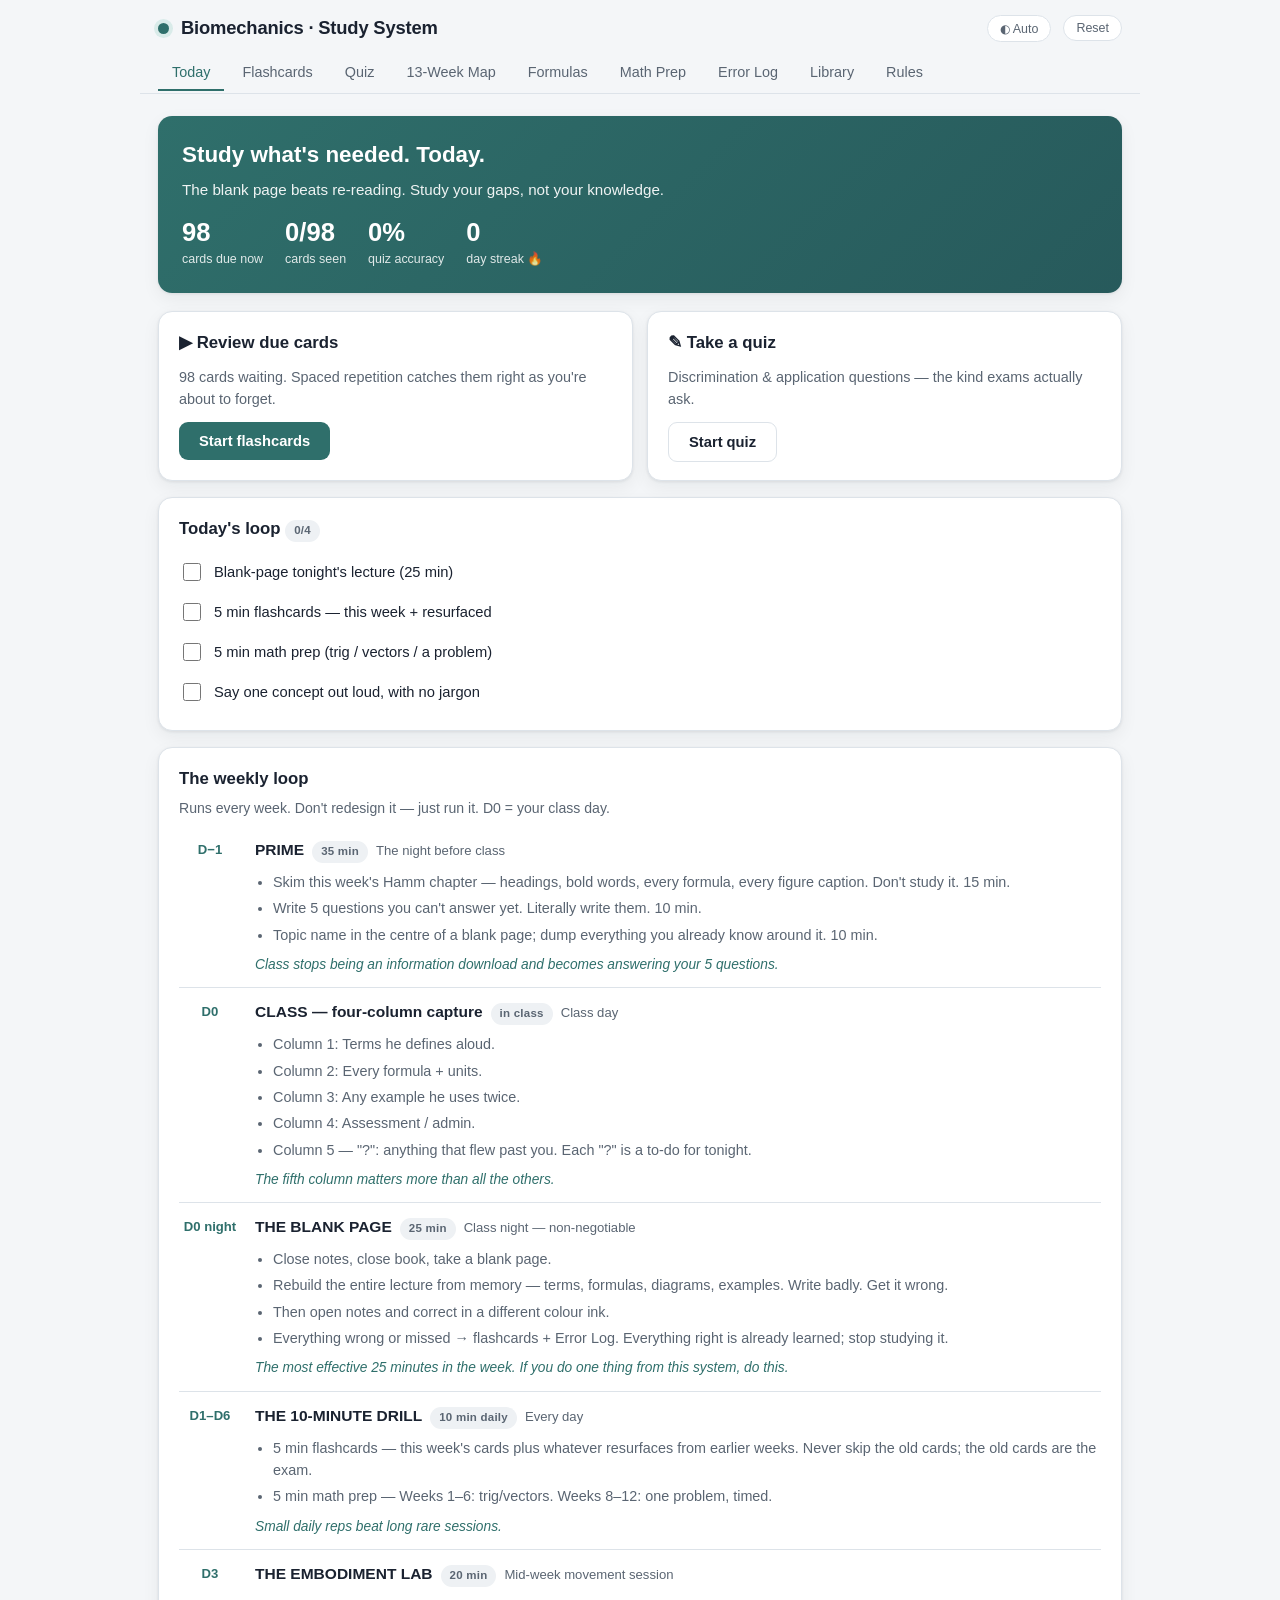
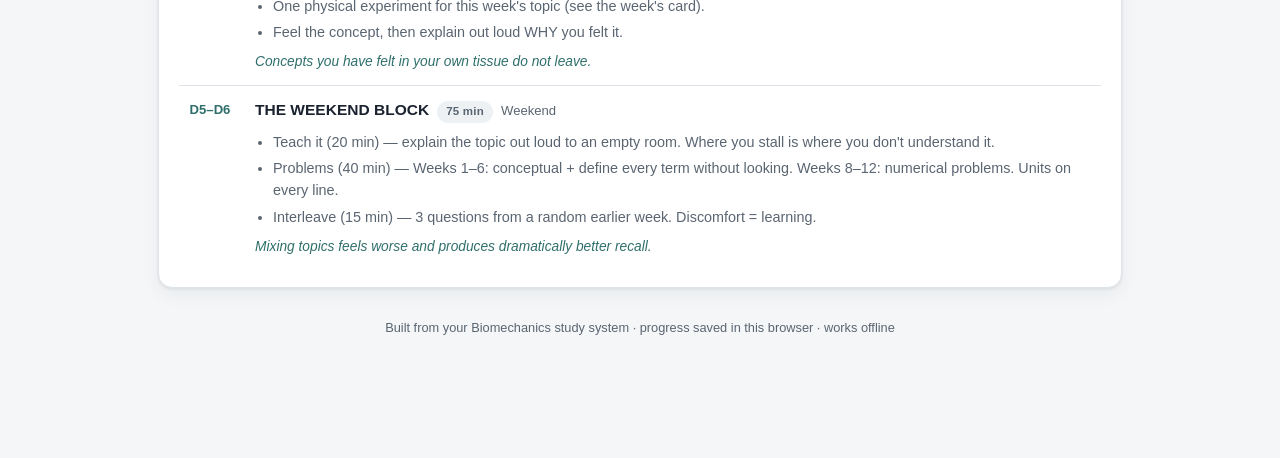
==== index.html @ 05648142 "Build daily biomechanics study site with flashcards and quizzes Turn the BIOMECHANICS_STUDY_SYSTEM.m" ====
<!doctype html>
<html lang="en">
<head>
  <meta charset="utf-8" />
  <meta name="viewport" content="width=device-width, initial-scale=1, viewport-fit=cover" />
  <title>Biomechanics — Study System</title>
  <meta name="description" content="A daily study system for biomechanics: flashcards with spaced repetition, quizzes, the 13-week map, formulas, and an error log." />
  <meta name="theme-color" content="#2f6f6b" />
  <link rel="icon" href="data:image/svg+xml,<svg xmlns='http://www.w3.org/2000/svg' viewBox='0 0 100 100'><text y='.9em' font-size='90'>🦴</text></svg>" />
  <link rel="stylesheet" href="css/style.css" />
</head>
<body>
  <div class="app">
    <header class="top">
      <div class="brand-row">
        <span class="dot"></span>
        <h1>Biomechanics · Study System</h1>
        <span class="spacer"></span>
        <button id="themeBtn" class="theme-btn">◐ Auto</button>
        <button id="resetBtn" class="reset-btn" title="Reset all progress">Reset</button>
      </div>
      <nav class="tabs">
        <button class="tab" data-view="dashboard">Today</button>
        <button class="tab" data-view="flashcards">Flashcards</button>
        <button class="tab" data-view="quiz">Quiz</button>
        <button class="tab" data-view="weeks">13-Week Map</button>
        <button class="tab" data-view="formulas">Formulas</button>
        <button class="tab" data-view="math">Math Prep</button>
        <button class="tab" data-view="errors">Error Log</button>
        <button class="tab" data-view="library">Library</button>
        <button class="tab" data-view="rules">Rules</button>
      </nav>
    </header>

    <!-- DASHBOARD -->
    <section id="view-dashboard" class="view"></section>

    <!-- FLASHCARDS -->
    <section id="view-flashcards" class="view">
      <h2 class="view-title">Flashcards</h2>
      <p class="view-sub">Spaced repetition — cards resurface right as you're about to forget. Tap to flip · <b>space</b> reveals · <b>1–4</b> grade. Grade honestly; "Again" re-shows this session.</p>
      <div class="card">
        <div class="fc-toolbar">
          <select id="fcWeek"></select>
          <select id="fcType"></select>
          <span style="color:var(--text-soft);font-size:.82rem">Discrimination & application cards are what produce A's.</span>
        </div>
      </div>
      <div id="fcProgress"></div>
      <div id="fcStage" class="fc-stage"></div>
      <div id="fcControls"></div>
    </section>

    <!-- QUIZ -->
    <section id="view-quiz" class="view">
      <h2 class="view-title">Learning Quiz</h2>
      <p class="view-sub">10 questions a round, drawn from every week. Wrong answers can go straight to your Error Log.</p>
      <div class="card">
        <div class="fc-toolbar">
          <select id="qzWeek"></select>
          <button id="qzStart" class="btn">Start / new quiz</button>
        </div>
      </div>
      <div id="qzStage"></div>
    </section>

    <!-- WEEKS -->
    <section id="view-weeks" class="view"></section>

    <!-- FORMULAS -->
    <section id="view-formulas" class="view">
      <h2 class="view-title">Formula Sheet</h2>
      <p class="view-sub">The quantitative half in one place. Building this by hand IS the studying — but keep it here to drill. <b>Units on every line.</b></p>
      <div id="formulaList"></div>
    </section>

    <!-- MATH PREP -->
    <section id="view-math" class="view">
      <h2 class="view-title">Math Prep Track</h2>
      <p class="view-sub">10 min/day during Weeks 1–6, while content is light. By Week 8 you're the only person for whom the maths isn't the hard part.</p>
      <div id="mathList"></div>
      <div class="callout">And forever: <b>units on every line.</b> Not just the answer — every line. If your units come out wrong, your working is wrong, and you'll know before the examiner does.</div>
    </section>

    <!-- ERROR LOG -->
    <section id="view-errors" class="view">
      <h2 class="view-title">Error Log</h2>
      <p class="view-sub">One line per mistake: what you got wrong · what's actually true · the one-sentence reason. Read it before every exam.</p>
      <div class="card">
        <h3>Add an entry</h3>
        <div class="errform">
          <input id="errWrong" placeholder="What I got wrong…" />
          <input id="errTruth" placeholder="What's actually true…" />
          <input id="errReason" placeholder="The one-sentence reason I got it wrong (optional)" />
        </div>
        <button id="errAdd" class="btn">Add to log</button>
      </div>
      <div id="errList"></div>
    </section>

    <!-- LIBRARY -->
    <section id="view-library" class="view">
      <h2 class="view-title">Free Library</h2>
      <p class="view-sub">All legal, all free, no login. Download the Hamm PDF today so you have it offline.</p>
      <div class="card"><div id="resList"></div></div>
    </section>

    <!-- RULES -->
    <section id="view-rules" class="view">
      <h2 class="view-title">Two subjects, one name</h2>
      <p class="view-sub">Your course is two different subjects wearing one name. Understand this first.</p>
      <div class="card"><div id="shapeBox"></div></div>
      <h2 class="view-title" style="margin-top:26px">The Rules</h2>
      <p class="view-sub">Pin these.</p>
      <div class="card"><ol id="ruleList" class="rule-list"></ol></div>
    </section>

    <footer class="foot">
      Built from your Biomechanics study system · progress saved in this browser · works offline
    </footer>
  </div>

  <script src="js/content.js"></script>
  <script src="js/app.js"></script>
</body>
</html>
---- css/style.css ----
/* ============================================================================
   BIOMECHANICS STUDY SYSTEM — STYLES
   ========================================================================== */

:root {
  --bg: #f4f6f8;
  --surface: #ffffff;
  --surface-2: #eef1f4;
  --text: #1a2230;
  --text-soft: #5a6572;
  --border: #dde3e9;
  --accent: #2f6f6b;        /* teal */
  --accent-soft: #d9ebe9;
  --accent-2: #b4552d;      /* clay — for traps/warnings */
  --accent-2-soft: #f6e4dc;
  --good: #2e7d52;
  --good-soft: #dcefe4;
  --warn: #b4552d;
  --gold: #a8842c;
  --shadow: 0 1px 3px rgba(20, 30, 40, 0.08), 0 6px 18px rgba(20, 30, 40, 0.06);
  --radius: 14px;
  --radius-sm: 9px;
  --font: -apple-system, BlinkMacSystemFont, "Segoe UI", Roboto, Helvetica, Arial, sans-serif;
  --mono: "SF Mono", ui-monospace, "Cascadia Code", Menlo, Consolas, monospace;
}

@media (prefers-color-scheme: dark) {
  :root {
    --bg: #12161c;
    --surface: #1b212a;
    --surface-2: #232b36;
    --text: #e7ecf1;
    --text-soft: #9aa6b4;
    --border: #2c343f;
    --accent: #5fb5ad;
    --accent-soft: #1e3230;
    --accent-2: #d98456;
    --accent-2-soft: #362219;
    --good: #6bc191;
    --good-soft: #1c2f26;
    --warn: #d98456;
    --gold: #d9b563;
    --shadow: 0 1px 3px rgba(0, 0, 0, 0.3), 0 8px 24px rgba(0, 0, 0, 0.25);
  }
}
:root[data-theme="dark"] {
  --bg: #12161c; --surface: #1b212a; --surface-2: #232b36; --text: #e7ecf1;
  --text-soft: #9aa6b4; --border: #2c343f; --accent: #5fb5ad; --accent-soft: #1e3230;
  --accent-2: #d98456; --accent-2-soft: #362219; --good: #6bc191; --good-soft: #1c2f26;
  --warn: #d98456; --gold: #d9b563;
  --shadow: 0 1px 3px rgba(0,0,0,.3), 0 8px 24px rgba(0,0,0,.25);
}
:root[data-theme="light"] {
  --bg: #f4f6f8; --surface: #ffffff; --surface-2: #eef1f4; --text: #1a2230;
  --text-soft: #5a6572; --border: #dde3e9; --accent: #2f6f6b; --accent-soft: #d9ebe9;
  --accent-2: #b4552d; --accent-2-soft: #f6e4dc; --good: #2e7d52; --good-soft: #dcefe4;
  --warn: #b4552d; --gold: #a8842c;
  --shadow: 0 1px 3px rgba(20,30,40,.08), 0 6px 18px rgba(20,30,40,.06);
}

* { box-sizing: border-box; }
html { scroll-behavior: smooth; }
body {
  margin: 0;
  font-family: var(--font);
  background: var(--bg);
  color: var(--text);
  line-height: 1.55;
  -webkit-font-smoothing: antialiased;
}

/* ---------- Layout ---------- */
.app { max-width: 1000px; margin: 0 auto; padding: 0 18px 120px; }

header.top {
  position: sticky; top: 0; z-index: 40;
  background: color-mix(in srgb, var(--bg) 85%, transparent);
  backdrop-filter: blur(10px);
  border-bottom: 1px solid var(--border);
  margin: 0 -18px 22px;
  padding: 14px 18px 0;
}
.brand-row { display: flex; align-items: center; gap: 12px; margin-bottom: 12px; }
.brand-row h1 { font-size: 1.15rem; margin: 0; letter-spacing: -0.01em; }
.brand-row .dot { width: 11px; height: 11px; border-radius: 50%; background: var(--accent); flex: none; box-shadow: 0 0 0 4px var(--accent-soft); }
.brand-row .spacer { flex: 1; }
.theme-btn, .reset-btn {
  border: 1px solid var(--border); background: var(--surface); color: var(--text-soft);
  border-radius: 20px; padding: 5px 12px; font-size: 0.78rem; cursor: pointer; font-family: inherit;
}
.theme-btn:hover, .reset-btn:hover { color: var(--text); border-color: var(--accent); }

/* ---------- Tabs ---------- */
nav.tabs { display: flex; gap: 4px; overflow-x: auto; scrollbar-width: none; padding-bottom: 2px; }
nav.tabs::-webkit-scrollbar { display: none; }
.tab {
  border: none; background: none; color: var(--text-soft);
  padding: 9px 14px; font-size: 0.9rem; cursor: pointer; font-family: inherit;
  border-bottom: 2.5px solid transparent; white-space: nowrap; font-weight: 500;
}
.tab:hover { color: var(--text); }
.tab.active { color: var(--accent); border-bottom-color: var(--accent); }

/* ---------- Views ---------- */
.view { display: none; animation: fade 0.25s ease; }
.view.active { display: block; }
@keyframes fade { from { opacity: 0; transform: translateY(4px); } to { opacity: 1; transform: none; } }

h2.view-title { font-size: 1.5rem; margin: 4px 0 4px; letter-spacing: -0.02em; }
.view-sub { color: var(--text-soft); margin: 0 0 20px; font-size: 0.95rem; }

/* ---------- Cards / panels ---------- */
.card {
  background: var(--surface); border: 1px solid var(--border);
  border-radius: var(--radius); padding: 18px 20px; box-shadow: var(--shadow); margin-bottom: 16px;
}
.card h3 { margin: 0 0 10px; font-size: 1.05rem; }
.grid { display: grid; gap: 14px; }
@media (min-width: 720px) { .grid.two { grid-template-columns: 1fr 1fr; } }

.pill {
  display: inline-block; font-size: 0.72rem; font-weight: 600; padding: 2px 9px;
  border-radius: 20px; background: var(--accent-soft); color: var(--accent); letter-spacing: 0.02em;
}
.pill.warn { background: var(--accent-2-soft); color: var(--accent-2); }
.pill.gold { background: color-mix(in srgb, var(--gold) 18%, transparent); color: var(--gold); }
.pill.muted { background: var(--surface-2); color: var(--text-soft); }

/* ---------- Dashboard ---------- */
.hero {
  background: linear-gradient(135deg, var(--accent), color-mix(in srgb, var(--accent) 60%, #1b3a44));
  color: #fff; border-radius: var(--radius); padding: 22px 24px; box-shadow: var(--shadow); margin-bottom: 18px;
}
.hero h2 { margin: 0 0 6px; font-size: 1.4rem; color: #fff; }
.hero p { margin: 0; opacity: 0.92; font-size: 0.95rem; }
.hero .row { display: flex; gap: 22px; flex-wrap: wrap; margin-top: 16px; }
.hero .stat { }
.hero .stat b { display: block; font-size: 1.6rem; line-height: 1.1; }
.hero .stat span { font-size: 0.78rem; opacity: 0.85; }

.loop-item { display: flex; gap: 14px; padding: 12px 0; border-bottom: 1px solid var(--border); }
.loop-item:last-child { border-bottom: none; }
.loop-day {
  flex: none; width: 62px; text-align: center; font-weight: 700; color: var(--accent);
  font-size: 0.82rem; padding-top: 2px;
}
.loop-body { flex: 1; }
.loop-body .h { display: flex; align-items: baseline; gap: 8px; flex-wrap: wrap; }
.loop-body .h b { font-size: 0.97rem; }
.loop-body ul { margin: 8px 0 0; padding-left: 18px; color: var(--text-soft); font-size: 0.9rem; }
.loop-body ul li { margin-bottom: 4px; }
.loop-body .point { font-style: italic; color: var(--accent); font-size: 0.86rem; margin-top: 8px; }

.checkline { display: flex; align-items: center; gap: 10px; padding: 8px 0; }
.checkline input { width: 18px; height: 18px; accent-color: var(--accent); cursor: pointer; flex: none; }
.checkline label { cursor: pointer; font-size: 0.92rem; }
.checkline.done label { text-decoration: line-through; color: var(--text-soft); }

/* ---------- Week map ---------- */
.week-nav { display: flex; flex-wrap: wrap; gap: 6px; margin-bottom: 18px; }
.week-chip {
  border: 1px solid var(--border); background: var(--surface); color: var(--text-soft);
  border-radius: 8px; padding: 6px 11px; font-size: 0.82rem; cursor: pointer; font-family: inherit; font-weight: 600;
}
.week-chip:hover { border-color: var(--accent); color: var(--text); }
.week-chip.exam { border-color: var(--accent-2); color: var(--accent-2); }
.week-block { border-left: 3px solid var(--accent); padding-left: 16px; margin-bottom: 14px; }
.week-block.exam { border-left-color: var(--accent-2); }
.week-block h3 { margin: 0 0 4px; }
.week-field { margin: 10px 0; }
.week-field .lbl { font-size: 0.72rem; font-weight: 700; text-transform: uppercase; letter-spacing: 0.05em; color: var(--text-soft); }
.week-field.trap .lbl { color: var(--accent-2); }
.week-field.lab .lbl { color: var(--good); }
.week-field p { margin: 3px 0 0; font-size: 0.92rem; }

/* ---------- Flashcards ---------- */
.fc-stage { perspective: 1400px; margin: 10px 0 18px; }
.flashcard {
  background: var(--surface); border: 1px solid var(--border); border-radius: var(--radius);
  min-height: 260px; display: flex; flex-direction: column; align-items: center; justify-content: center;
  text-align: center; padding: 34px 28px; box-shadow: var(--shadow); cursor: pointer; position: relative;
  transition: transform 0.12s ease;
}
.flashcard:active { transform: scale(0.995); }
.flashcard .fc-type { position: absolute; top: 14px; left: 16px; }
.flashcard .fc-week { position: absolute; top: 14px; right: 16px; }
.flashcard .fc-tap { position: absolute; bottom: 14px; font-size: 0.74rem; color: var(--text-soft); }
.flashcard .fc-text { font-size: 1.2rem; font-weight: 500; max-width: 620px; }
.flashcard .fc-text.answer { font-size: 1.08rem; font-weight: 400; }
.fc-qlabel { font-size: 0.72rem; text-transform: uppercase; letter-spacing: 0.06em; color: var(--text-soft); margin-bottom: 12px; }

.fc-grade { display: grid; grid-template-columns: repeat(4, 1fr); gap: 8px; }
.fc-grade button {
  border: 1px solid var(--border); border-radius: var(--radius-sm); padding: 11px 6px; cursor: pointer;
  font-family: inherit; font-size: 0.82rem; font-weight: 600; background: var(--surface); color: var(--text);
  display: flex; flex-direction: column; gap: 2px; align-items: center;
}
.fc-grade button small { font-weight: 400; font-size: 0.68rem; color: var(--text-soft); }
.fc-grade button:hover { transform: translateY(-1px); }
.fc-grade .again:hover { border-color: var(--warn); }
.fc-grade .hard:hover { border-color: var(--gold); }
.fc-grade .good:hover { border-color: var(--accent); }
.fc-grade .easy:hover { border-color: var(--good); }

.fc-toolbar { display: flex; gap: 8px; align-items: center; flex-wrap: wrap; margin-bottom: 4px; }
.fc-toolbar select {
  font-family: inherit; padding: 6px 10px; border-radius: 8px; border: 1px solid var(--border);
  background: var(--surface); color: var(--text); font-size: 0.85rem;
}
.progress-bar { height: 7px; background: var(--surface-2); border-radius: 20px; overflow: hidden; margin: 12px 0 18px; }
.progress-bar > div { height: 100%; background: var(--accent); border-radius: 20px; transition: width 0.3s ease; }
.empty-state { text-align: center; padding: 48px 20px; color: var(--text-soft); }
.empty-state .big { font-size: 2.4rem; margin-bottom: 8px; }

/* ---------- Quiz ---------- */
.quiz-q { font-size: 1.12rem; font-weight: 600; margin: 0 0 16px; }
.quiz-opt {
  display: block; width: 100%; text-align: left; border: 1px solid var(--border); background: var(--surface);
  color: var(--text); border-radius: var(--radius-sm); padding: 13px 15px; margin-bottom: 9px; cursor: pointer;
  font-family: inherit; font-size: 0.94rem; transition: border-color 0.15s, background 0.15s;
}
.quiz-opt:hover:not(:disabled) { border-color: var(--accent); }
.quiz-opt.correct { border-color: var(--good); background: var(--good-soft); }
.quiz-opt.wrong { border-color: var(--warn); background: var(--accent-2-soft); }
.quiz-opt:disabled { cursor: default; }
.quiz-why {
  margin-top: 12px; padding: 12px 14px; border-radius: var(--radius-sm); background: var(--surface-2);
  font-size: 0.9rem; border-left: 3px solid var(--accent);
}
.quiz-why.wrong { border-left-color: var(--warn); }
.quiz-foot { display: flex; justify-content: space-between; align-items: center; margin-top: 16px; gap: 10px; }
.btn {
  border: none; background: var(--accent); color: #fff; border-radius: var(--radius-sm); padding: 11px 20px;
  font-size: 0.92rem; font-weight: 600; cursor: pointer; font-family: inherit;
}
.btn:hover { filter: brightness(1.06); }
.btn.ghost { background: var(--surface); color: var(--text); border: 1px solid var(--border); }
.btn:disabled { opacity: 0.45; cursor: not-allowed; }
.quiz-score { text-align: center; padding: 30px 20px; }
.quiz-score .num { font-size: 3rem; font-weight: 700; color: var(--accent); }

/* ---------- Formulas ---------- */
.formula-group h3 { color: var(--accent); font-size: 1rem; margin-bottom: 10px; }
.formula-row { display: flex; align-items: baseline; gap: 12px; padding: 9px 0; border-bottom: 1px solid var(--border); flex-wrap: wrap; }
.formula-row:last-child { border-bottom: none; }
.formula-row .sym { font-family: var(--mono); font-size: 0.98rem; color: var(--text); font-weight: 600; min-width: 200px; }
.formula-row .nm { flex: 1; color: var(--text-soft); font-size: 0.88rem; }
.formula-row .un { font-family: var(--mono); font-size: 0.8rem; color: var(--accent); }

/* ---------- Error log ---------- */
.errform { display: grid; gap: 8px; margin-bottom: 8px; }
.errform input {
  font-family: inherit; padding: 10px 12px; border-radius: var(--radius-sm); border: 1px solid var(--border);
  background: var(--surface); color: var(--text); font-size: 0.9rem;
}
.err-entry { border-left: 3px solid var(--warn); padding: 4px 0 4px 14px; margin-bottom: 14px; position: relative; }
.err-entry .wrong { font-weight: 600; }
.err-entry .truth { color: var(--good); font-size: 0.9rem; margin-top: 2px; }
.err-entry .reason { color: var(--text-soft); font-size: 0.85rem; font-style: italic; margin-top: 2px; }
.err-entry .del { position: absolute; top: 0; right: 0; border: none; background: none; color: var(--text-soft); cursor: pointer; font-size: 1.1rem; }
.err-entry .del:hover { color: var(--warn); }

/* ---------- Misc lists ---------- */
.rule-list { counter-reset: r; list-style: none; padding: 0; margin: 0; }
.rule-list li { counter-increment: r; padding: 11px 0 11px 42px; position: relative; border-bottom: 1px solid var(--border); }
.rule-list li:last-child { border-bottom: none; }
.rule-list li::before {
  content: counter(r); position: absolute; left: 0; top: 10px; width: 27px; height: 27px; border-radius: 50%;
  background: var(--accent-soft); color: var(--accent); display: flex; align-items: center; justify-content: center;
  font-size: 0.82rem; font-weight: 700;
}
.res-item { display: block; padding: 12px 0; border-bottom: 1px solid var(--border); text-decoration: none; color: var(--text); }
.res-item:last-child { border-bottom: none; }
.res-item:hover .res-title { color: var(--accent); }
.res-item .res-title { font-weight: 600; font-size: 0.95rem; }
.res-item .res-note { color: var(--text-soft); font-size: 0.85rem; margin-top: 2px; }
.res-item .res-url { color: var(--accent); font-size: 0.78rem; font-family: var(--mono); word-break: break-all; }

.shape-table { width: 100%; border-collapse: collapse; font-size: 0.88rem; }
.shape-table th, .shape-table td { text-align: left; padding: 9px 10px; border-bottom: 1px solid var(--border); vertical-align: top; }
.shape-table th { color: var(--text-soft); font-weight: 600; font-size: 0.78rem; text-transform: uppercase; letter-spacing: 0.03em; }
.shape-table td:first-child { font-weight: 600; color: var(--accent); white-space: nowrap; }

.callout { background: var(--accent-2-soft); border-radius: var(--radius-sm); padding: 14px 16px; font-size: 0.9rem; border-left: 3px solid var(--accent-2); }
.callout b { color: var(--accent-2); }

footer.foot { text-align: center; color: var(--text-soft); font-size: 0.8rem; margin-top: 30px; }
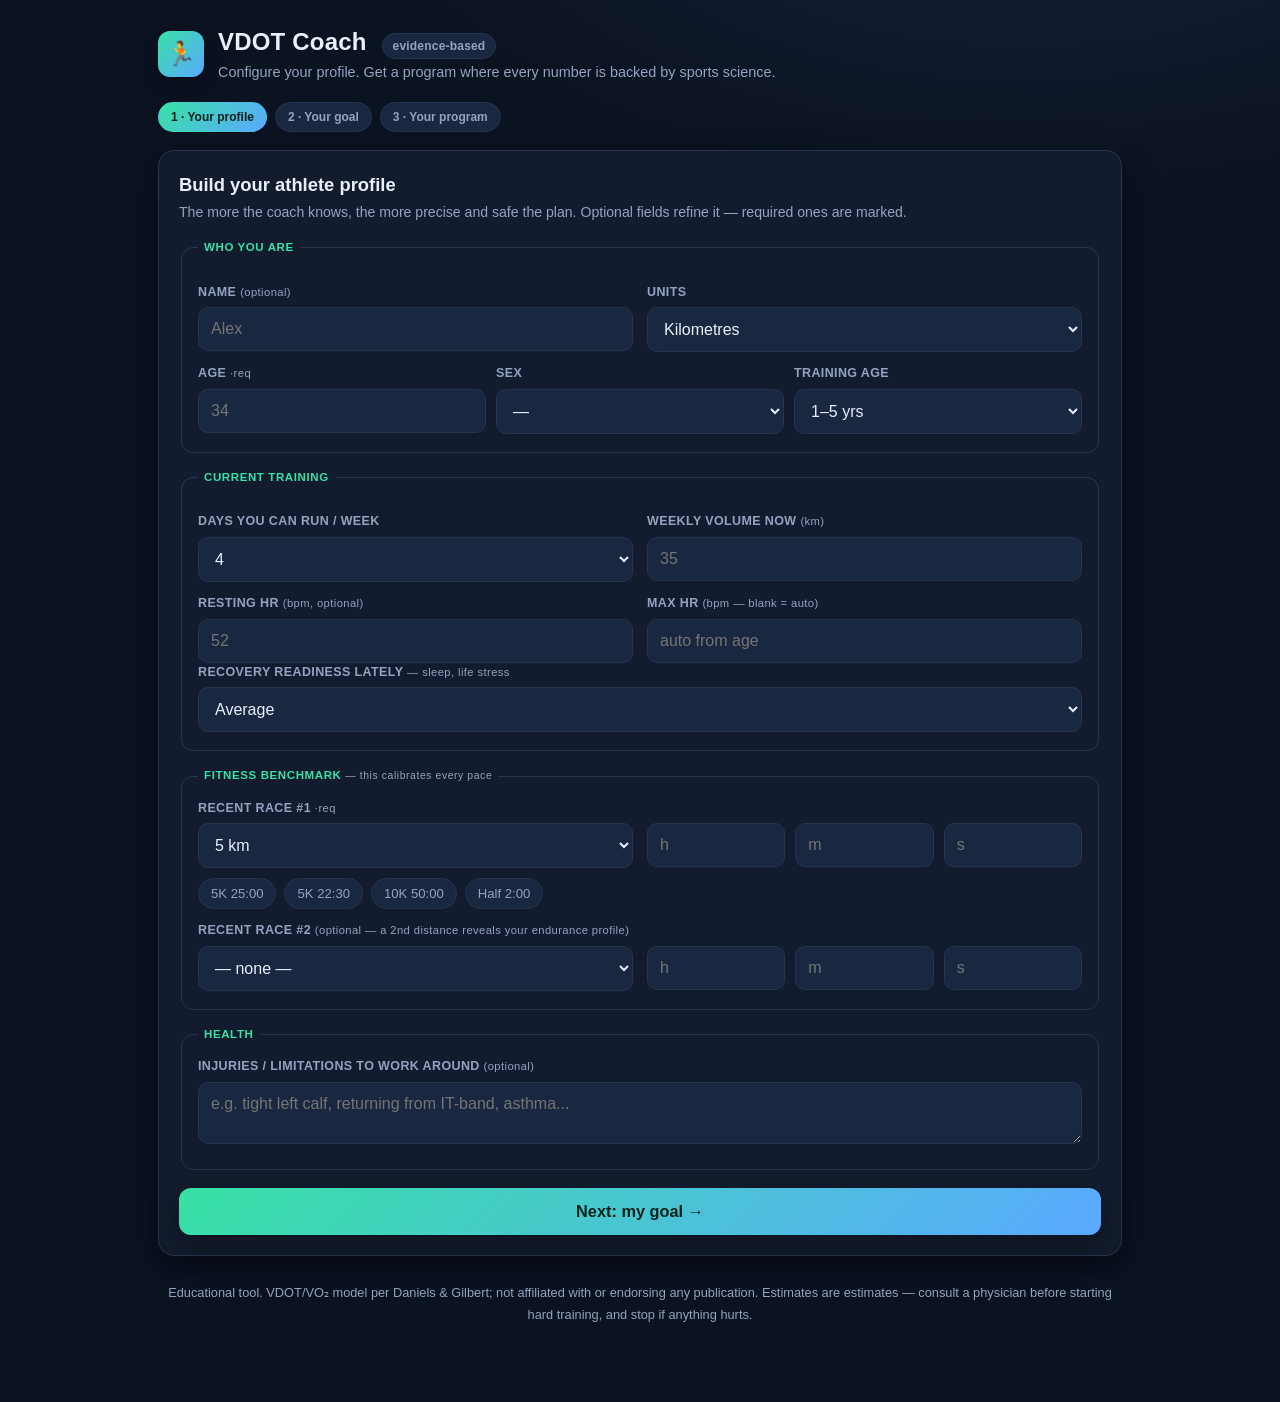
==== commit 23b4c917: "Add $799/mo 1:1 coaching subscription with persuasive upsell Adds a premium pricing section revealed" ====
--- a/index.html
+++ b/index.html
@@ -1,126 +1,625 @@
-<!doctype html>
+<!DOCTYPE html>
 <html lang="en">
 <head>
-  <meta charset="utf-8" />
-  <meta name="viewport" content="width=device-width, initial-scale=1, viewport-fit=cover" />
-  <title>Biomechanics — Study System</title>
-  <meta name="description" content="A daily study system for biomechanics: flashcards with spaced repetition, quizzes, the 13-week map, formulas, and an error log." />
-  <meta name="theme-color" content="#2f6f6b" />
-  <link rel="icon" href="data:image/svg+xml,<svg xmlns='http://www.w3.org/2000/svg' viewBox='0 0 100 100'><text y='.9em' font-size='90'>🦴</text></svg>" />
-  <link rel="stylesheet" href="css/style.css" />
+<meta charset="UTF-8">
+<meta name="viewport" content="width=device-width, initial-scale=1.0">
+<title>VDOT Coach — Evidence-Based Running Coach</title>
+<style>
+  :root{
+    --bg:#0b1220; --panel:#131c2e; --panel2:#1a2740; --line:#25344f;
+    --text:#eaf0fb; --muted:#93a3c0; --accent:#38e1a4; --accent2:#5aa9ff;
+    --easy:#3fb98f; --marathon:#5aa9ff; --thresh:#f1b24a; --interval:#f06d6d; --rep:#c98bff;
+    --good:#3fb98f; --warn:#f1b24a; --bad:#f06d6d;
+    --shadow:0 10px 30px rgba(0,0,0,.35);
+  }
+  *{box-sizing:border-box}
+  html,body{margin:0;padding:0}
+  body{
+    font-family:-apple-system,BlinkMacSystemFont,"Segoe UI",Roboto,Helvetica,Arial,sans-serif;
+    background:radial-gradient(1200px 600px at 80% -10%,#16233d 0%,var(--bg) 55%);
+    color:var(--text); line-height:1.5; min-height:100vh;
+  }
+  .wrap{max-width:1000px;margin:0 auto;padding:24px 18px 64px}
+  header{display:flex;align-items:center;gap:14px;margin-bottom:8px}
+  .logo{width:46px;height:46px;border-radius:12px;display:grid;place-items:center;
+    background:linear-gradient(135deg,var(--accent),var(--accent2));font-size:24px;box-shadow:var(--shadow)}
+  h1{font-size:1.5rem;margin:0;letter-spacing:.2px}
+  .tag{color:var(--muted);font-size:.9rem;margin:2px 0 0}
+  .steps{display:flex;gap:8px;margin:18px 0 4px;flex-wrap:wrap}
+  .stepdot{font-size:.75rem;color:var(--muted);background:var(--panel2);border:1px solid var(--line);
+    border-radius:999px;padding:5px 12px;font-weight:600}
+  .stepdot.on{color:#06231a;background:linear-gradient(135deg,var(--accent),var(--accent2));border-color:transparent}
+  .card{background:var(--panel);border:1px solid var(--line);border-radius:16px;
+    padding:20px;margin-top:18px;box-shadow:var(--shadow)}
+  .card h2{margin:0 0 4px;font-size:1.15rem}
+  .card .sub{color:var(--muted);font-size:.88rem;margin:0 0 16px}
+  .grp{border:1px solid var(--line);border-radius:12px;padding:14px 16px 18px;margin-top:16px}
+  .grp legend{font-size:.72rem;text-transform:uppercase;letter-spacing:.6px;color:var(--accent);font-weight:700;padding:0 6px}
+  label{display:block;font-size:.78rem;color:var(--muted);margin:12px 0 6px;font-weight:600;text-transform:uppercase;letter-spacing:.4px}
+  .grp > label:first-of-type{margin-top:0}
+  .hint{text-transform:none;color:var(--muted);font-weight:400;font-size:.9em}
+  .row{display:grid;grid-template-columns:1fr 1fr;gap:14px}
+  .row3{display:grid;grid-template-columns:1fr 1fr 1fr;gap:10px}
+  select,input,textarea{width:100%;padding:12px;border-radius:10px;border:1px solid var(--line);
+    background:var(--panel2);color:var(--text);font-size:1rem;outline:none;font-family:inherit}
+  textarea{min-height:60px;resize:vertical}
+  select:focus,input:focus,textarea:focus{border-color:var(--accent2)}
+  .btn{margin-top:18px;width:100%;padding:14px;border:0;border-radius:12px;cursor:pointer;
+    font-size:1.02rem;font-weight:700;color:#06231a;
+    background:linear-gradient(135deg,var(--accent),var(--accent2));box-shadow:var(--shadow)}
+  .btn:active{transform:translateY(1px)}
+  .btn.ghost{background:var(--panel2);color:var(--text);border:1px solid var(--line);box-shadow:none}
+  .btnrow{display:flex;gap:12px}
+  .quick{display:flex;flex-wrap:wrap;gap:8px;margin-top:10px}
+  .quick button{background:var(--panel2);border:1px solid var(--line);color:var(--muted);
+    border-radius:999px;padding:7px 12px;font-size:.82rem;cursor:pointer}
+  .quick button:hover{border-color:var(--accent2);color:var(--text)}
+  .hidden{display:none}
+  .metrics{display:grid;grid-template-columns:repeat(auto-fit,minmax(150px,1fr));gap:12px;margin-top:6px}
+  .metric{background:var(--panel2);border:1px solid var(--line);border-radius:12px;padding:14px}
+  .metric .k{font-size:.7rem;text-transform:uppercase;letter-spacing:.5px;color:var(--muted);font-weight:700}
+  .metric .v{font-size:1.7rem;font-weight:800;margin:4px 0 0;line-height:1}
+  .metric .u{font-size:.8rem;color:var(--muted)}
+  .metric .n{font-size:.74rem;color:var(--muted);margin-top:6px}
+  .accentv{background:linear-gradient(135deg,var(--accent),var(--accent2));-webkit-background-clip:text;background-clip:text;color:transparent}
+  .coach{background:var(--panel2);border-left:3px solid var(--accent);border-radius:10px;
+    padding:14px 16px;margin-top:14px;color:#dbe6fb}
+  .flag{border-left-color:var(--warn)}
+  .paces{display:grid;grid-template-columns:repeat(auto-fit,minmax(150px,1fr));gap:12px;margin-top:8px}
+  .pace{background:var(--panel2);border:1px solid var(--line);border-radius:12px;padding:14px}
+  .pace .k{font-size:.72rem;text-transform:uppercase;letter-spacing:.5px;color:var(--muted);font-weight:700}
+  .pace .p{font-size:1.3rem;font-weight:800;margin:4px 0 2px}
+  .pace .hr{font-size:.76rem;color:var(--muted)}
+  .pace .d{font-size:.74rem;color:var(--muted);margin-top:4px}
+  .pace .bar{height:4px;border-radius:4px;margin-top:10px;opacity:.9}
+  table{width:100%;border-collapse:collapse;margin-top:6px;font-variant-numeric:tabular-nums}
+  th,td{text-align:left;padding:9px 8px;border-bottom:1px solid var(--line);font-size:.92rem}
+  th{color:var(--muted);font-size:.72rem;text-transform:uppercase;letter-spacing:.5px}
+  td.t{font-weight:700}
+  .tablewrap{overflow-x:auto}
+  .week{background:var(--panel2);border:1px solid var(--line);border-radius:12px;padding:14px 16px;margin-top:12px}
+  .week h3{margin:0 0 2px;font-size:1rem;display:flex;justify-content:space-between;align-items:baseline;gap:10px}
+  .phasetag{font-size:.68rem;font-weight:700;text-transform:uppercase;letter-spacing:.5px;padding:3px 9px;border-radius:999px;white-space:nowrap}
+  .wvol{color:var(--muted);font-size:.8rem;margin:0 0 8px}
+  .day{display:grid;grid-template-columns:78px 1fr;gap:10px;padding:6px 0;border-top:1px dashed var(--line);font-size:.9rem}
+  .day:first-of-type{border-top:0}
+  .day .dn{color:var(--muted);font-weight:700;font-size:.8rem;padding-top:1px}
+  .day .role{font-weight:700}
+  .plan li{margin:7px 0}
+  .cite{font-size:.82rem;color:var(--muted)}
+  .cite b{color:var(--text)}
+  .foot{color:var(--muted);font-size:.8rem;margin-top:26px;text-align:center;line-height:1.7}
+  .pill{display:inline-block;background:var(--panel2);border:1px solid var(--line);border-radius:999px;padding:3px 10px;font-size:.75rem;color:var(--muted);margin-left:8px}
+  .badge{display:inline-block;padding:3px 10px;border-radius:999px;font-size:.75rem;font-weight:700}
+  .legend{display:flex;gap:14px;flex-wrap:wrap;margin-top:10px;font-size:.78rem;color:var(--muted)}
+  .legend span{display:inline-flex;align-items:center;gap:6px}
+  .dot{width:10px;height:10px;border-radius:3px;display:inline-block}
+  .price{position:relative;overflow:hidden;border:1px solid transparent;
+    background:linear-gradient(var(--panel),var(--panel)) padding-box,
+      linear-gradient(135deg,var(--accent),var(--accent2)) border-box;}
+  .price::before{content:"";position:absolute;inset:0;background:radial-gradient(600px 240px at 90% -20%,rgba(56,225,164,.14),transparent 60%);pointer-events:none}
+  .price .eyebrow{font-size:.72rem;text-transform:uppercase;letter-spacing:.8px;color:var(--accent);font-weight:800}
+  .price h2{font-size:1.5rem;margin:6px 0 2px}
+  .price .lede{color:#dbe6fb;font-size:1.02rem;margin:0 0 16px}
+  .price .tag2{color:var(--muted);font-size:.9rem}
+  .pricetag{display:flex;align-items:baseline;gap:8px;margin:14px 0 2px}
+  .pricetag .amt{font-size:2.6rem;font-weight:900;background:linear-gradient(135deg,var(--accent),var(--accent2));-webkit-background-clip:text;background-clip:text;color:transparent;line-height:1}
+  .pricetag .per{color:var(--muted);font-weight:600}
+  .value{list-style:none;padding:0;margin:16px 0 0;display:grid;gap:10px}
+  .value li{display:grid;grid-template-columns:22px 1fr;gap:10px;font-size:.95rem}
+  .value .ck{color:var(--accent);font-weight:900}
+  .reassure{margin-top:14px;color:var(--muted);font-size:.85rem}
+  .cta{margin-top:18px;display:inline-block;text-align:center;width:100%;padding:16px;border-radius:12px;
+    font-size:1.08rem;font-weight:800;color:#06231a;text-decoration:none;
+    background:linear-gradient(135deg,var(--accent),var(--accent2));box-shadow:var(--shadow)}
+  .cta:active{transform:translateY(1px)}
+  .scarce{margin-top:10px;text-align:center;color:var(--warn);font-size:.82rem;font-weight:600}
+  @media(max-width:560px){.row,.row3{grid-template-columns:1fr}}
+  @media print{
+    body{background:#fff;color:#000}
+    .noprint{display:none!important}
+    .card,.week,.metric,.pace{box-shadow:none;border-color:#ccc;background:#fff;break-inside:avoid}
+    .coach{background:#f3f3f3;color:#000}
+    .accentv{color:#000!important;-webkit-text-fill-color:#000}
+  }
+</style>
 </head>
 <body>
-  <div class="app">
-    <header class="top">
-      <div class="brand-row">
-        <span class="dot"></span>
-        <h1>Biomechanics · Study System</h1>
-        <span class="spacer"></span>
-        <button id="themeBtn" class="theme-btn">◐ Auto</button>
-        <button id="resetBtn" class="reset-btn" title="Reset all progress">Reset</button>
+<div class="wrap">
+  <header>
+    <div class="logo">🏃</div>
+    <div>
+      <h1>VDOT Coach <span class="pill">evidence-based</span></h1>
+      <p class="tag">Configure your profile. Get a program where every number is backed by sports science.</p>
+    </div>
+  </header>
+
+  <div class="steps noprint">
+    <span class="stepdot on" id="s1">1 · Your profile</span>
+    <span class="stepdot" id="s2">2 · Your goal</span>
+    <span class="stepdot" id="s3">3 · Your program</span>
+  </div>
+
+  <!-- STEP 1 -->
+  <section class="card" id="bgCard">
+    <h2>Build your athlete profile</h2>
+    <p class="sub">The more the coach knows, the more precise and safe the plan. Optional fields refine it — required ones are marked.</p>
+
+    <fieldset class="grp"><legend>Who you are</legend>
+      <div class="row">
+        <div><label>Name <span class="hint">(optional)</span></label><input id="name" placeholder="Alex" autocomplete="off"></div>
+        <div><label>Units</label><select id="unit"><option value="km" selected>Kilometres</option><option value="mi">Miles</option></select></div>
       </div>
-      <nav class="tabs">
-        <button class="tab" data-view="dashboard">Today</button>
-        <button class="tab" data-view="flashcards">Flashcards</button>
-        <button class="tab" data-view="quiz">Quiz</button>
-        <button class="tab" data-view="weeks">13-Week Map</button>
-        <button class="tab" data-view="formulas">Formulas</button>
-        <button class="tab" data-view="math">Math Prep</button>
-        <button class="tab" data-view="errors">Error Log</button>
-        <button class="tab" data-view="library">Library</button>
-        <button class="tab" data-view="rules">Rules</button>
-      </nav>
-    </header>
-
-    <!-- DASHBOARD -->
-    <section id="view-dashboard" class="view"></section>
-
-    <!-- FLASHCARDS -->
-    <section id="view-flashcards" class="view">
-      <h2 class="view-title">Flashcards</h2>
-      <p class="view-sub">Spaced repetition — cards resurface right as you're about to forget. Tap to flip · <b>space</b> reveals · <b>1–4</b> grade. Grade honestly; "Again" re-shows this session.</p>
-      <div class="card">
-        <div class="fc-toolbar">
-          <select id="fcWeek"></select>
-          <select id="fcType"></select>
-          <span style="color:var(--text-soft);font-size:.82rem">Discrimination & application cards are what produce A's.</span>
-        </div>
+      <div class="row3">
+        <div><label>Age <span class="hint">·req</span></label><input id="age" type="number" min="10" max="90" placeholder="34" inputmode="numeric"></div>
+        <div><label>Sex</label><select id="sex"><option value="">—</option><option value="m">Male</option><option value="f">Female</option></select></div>
+        <div><label>Training age</label><select id="level"><option value="beginner">&lt; 1 yr / returning</option><option value="intermediate" selected>1–5 yrs</option><option value="advanced">5+ yrs / competitive</option></select></div>
       </div>
-      <div id="fcProgress"></div>
-      <div id="fcStage" class="fc-stage"></div>
-      <div id="fcControls"></div>
-    </section>
-
-    <!-- QUIZ -->
-    <section id="view-quiz" class="view">
-      <h2 class="view-title">Learning Quiz</h2>
-      <p class="view-sub">10 questions a round, drawn from every week. Wrong answers can go straight to your Error Log.</p>
-      <div class="card">
-        <div class="fc-toolbar">
-          <select id="qzWeek"></select>
-          <button id="qzStart" class="btn">Start / new quiz</button>
-        </div>
+    </fieldset>
+
+    <fieldset class="grp"><legend>Current training</legend>
+      <div class="row">
+        <div><label>Days you can run / week</label><select id="days"><option value="3">3</option><option value="4" selected>4</option><option value="5">5</option><option value="6">6</option><option value="7">7</option></select></div>
+        <div><label>Weekly volume now <span class="hint">(<span class="uL">km</span>)</span></label><input id="vol" type="number" min="0" placeholder="35" inputmode="numeric"></div>
       </div>
-      <div id="qzStage"></div>
-    </section>
-
-    <!-- WEEKS -->
-    <section id="view-weeks" class="view"></section>
-
-    <!-- FORMULAS -->
-    <section id="view-formulas" class="view">
-      <h2 class="view-title">Formula Sheet</h2>
-      <p class="view-sub">The quantitative half in one place. Building this by hand IS the studying — but keep it here to drill. <b>Units on every line.</b></p>
-      <div id="formulaList"></div>
-    </section>
-
-    <!-- MATH PREP -->
-    <section id="view-math" class="view">
-      <h2 class="view-title">Math Prep Track</h2>
-      <p class="view-sub">10 min/day during Weeks 1–6, while content is light. By Week 8 you're the only person for whom the maths isn't the hard part.</p>
-      <div id="mathList"></div>
-      <div class="callout">And forever: <b>units on every line.</b> Not just the answer — every line. If your units come out wrong, your working is wrong, and you'll know before the examiner does.</div>
-    </section>
-
-    <!-- ERROR LOG -->
-    <section id="view-errors" class="view">
-      <h2 class="view-title">Error Log</h2>
-      <p class="view-sub">One line per mistake: what you got wrong · what's actually true · the one-sentence reason. Read it before every exam.</p>
-      <div class="card">
-        <h3>Add an entry</h3>
-        <div class="errform">
-          <input id="errWrong" placeholder="What I got wrong…" />
-          <input id="errTruth" placeholder="What's actually true…" />
-          <input id="errReason" placeholder="The one-sentence reason I got it wrong (optional)" />
-        </div>
-        <button id="errAdd" class="btn">Add to log</button>
+      <div class="row">
+        <div><label>Resting HR <span class="hint">(bpm, optional)</span></label><input id="rhr" type="number" min="30" max="110" placeholder="52" inputmode="numeric"></div>
+        <div><label>Max HR <span class="hint">(bpm — blank = auto)</span></label><input id="mhr" type="number" min="120" max="230" placeholder="auto from age" inputmode="numeric"></div>
       </div>
-      <div id="errList"></div>
-    </section>
-
-    <!-- LIBRARY -->
-    <section id="view-library" class="view">
-      <h2 class="view-title">Free Library</h2>
-      <p class="view-sub">All legal, all free, no login. Download the Hamm PDF today so you have it offline.</p>
-      <div class="card"><div id="resList"></div></div>
-    </section>
-
-    <!-- RULES -->
-    <section id="view-rules" class="view">
-      <h2 class="view-title">Two subjects, one name</h2>
-      <p class="view-sub">Your course is two different subjects wearing one name. Understand this first.</p>
-      <div class="card"><div id="shapeBox"></div></div>
-      <h2 class="view-title" style="margin-top:26px">The Rules</h2>
-      <p class="view-sub">Pin these.</p>
-      <div class="card"><ol id="ruleList" class="rule-list"></ol></div>
-    </section>
-
-    <footer class="foot">
-      Built from your Biomechanics study system · progress saved in this browser · works offline
-    </footer>
-  </div>
-
-  <script src="js/content.js"></script>
-  <script src="js/app.js"></script>
+      <label>Recovery readiness lately <span class="hint">— sleep, life stress</span></label>
+      <select id="ready"><option value="good">Good — sleeping well, low stress</option><option value="average" selected>Average</option><option value="poor">Poor — tired / stressed / broken sleep</option></select>
+    </fieldset>
+
+    <fieldset class="grp"><legend>Fitness benchmark <span class="hint">— this calibrates every pace</span></legend>
+      <label>Recent race #1 <span class="hint">·req</span></label>
+      <div class="row">
+        <div><select id="rdist"><option value="1500">1500 m</option><option value="1609.34">1 mile</option><option value="3000">3000 m</option><option value="5000" selected>5 km</option><option value="10000">10 km</option><option value="15000">15 km</option><option value="21097.5">Half marathon</option><option value="42195">Marathon</option></select></div>
+        <div><div class="row3"><input id="rhh" type="number" min="0" placeholder="h" inputmode="numeric"><input id="rmm" type="number" min="0" placeholder="m" inputmode="numeric"><input id="rss" type="number" min="0" placeholder="s" inputmode="numeric"></div></div>
+      </div>
+      <div class="quick" id="quick"></div>
+      <label>Recent race #2 <span class="hint">(optional — a 2nd distance reveals your endurance profile)</span></label>
+      <div class="row">
+        <div><select id="rdist2"><option value="">— none —</option><option value="1500">1500 m</option><option value="1609.34">1 mile</option><option value="3000">3000 m</option><option value="5000">5 km</option><option value="10000">10 km</option><option value="21097.5">Half marathon</option><option value="42195">Marathon</option></select></div>
+        <div><div class="row3"><input id="rhh2" type="number" min="0" placeholder="h" inputmode="numeric"><input id="rmm2" type="number" min="0" placeholder="m" inputmode="numeric"><input id="rss2" type="number" min="0" placeholder="s" inputmode="numeric"></div></div>
+      </div>
+    </fieldset>
+
+    <fieldset class="grp"><legend>Health</legend>
+      <label>Injuries / limitations to work around <span class="hint">(optional)</span></label>
+      <textarea id="inj" placeholder="e.g. tight left calf, returning from IT-band, asthma..."></textarea>
+    </fieldset>
+
+    <button class="btn" id="toGoal">Next: my goal →</button>
+  </section>
+
+  <!-- STEP 2 -->
+  <section class="card hidden" id="goalCard">
+    <h2>What are we chasing?</h2>
+    <p class="sub">I'll check whether it's realistic in the time you have — then periodize the weeks between.</p>
+    <label for="gdist">Goal</label>
+    <select id="gdist">
+      <option value="5000">Race a 5 km</option><option value="10000">Race a 10 km</option>
+      <option value="21097.5" selected>Race a half marathon</option><option value="42195">Race a marathon</option>
+      <option value="fitness">Just get faster / general fitness</option>
+    </select>
+    <div class="row">
+      <div id="dateWrap"><label for="gdate">Goal race date</label><input id="gdate" type="date"></div>
+      <div id="goaltimeWrap"><label>Goal time <span class="hint">(optional — I'll rate feasibility)</span></label>
+        <div class="row3"><input id="ghh" type="number" min="0" placeholder="h" inputmode="numeric"><input id="gmm" type="number" min="0" placeholder="m" inputmode="numeric"><input id="gss" type="number" min="0" placeholder="s" inputmode="numeric"></div>
+      </div>
+    </div>
+    <label>Training emphasis</label>
+    <select id="focus"><option value="auto" selected>Auto-detect from my profile</option><option value="endurance">Endurance / stamina</option><option value="speed">Speed / turnover</option><option value="balanced">Balanced</option></select>
+    <div class="btnrow"><button class="btn ghost" id="backBg">← Back</button><button class="btn" id="build">Build my program →</button></div>
+  </section>
+
+  <!-- STEP 3 -->
+  <section class="card hidden" id="profCard">
+    <h2 id="profTitle">Athlete profile</h2>
+    <p class="sub">Your physiological snapshot — the inputs the program is tuned to.</p>
+    <div class="metrics" id="profMetrics"></div>
+  </section>
+
+  <section class="card hidden" id="fitCard">
+    <h2>Fitness &amp; the science of your paces</h2>
+    <p class="sub">One field test, turned into your engine size, your zones, and honest race predictions.</p>
+    <div class="metrics" id="fitMetrics"></div>
+    <div class="coach" id="coachMsg"></div>
+    <h3 style="margin:20px 0 2px;font-size:1rem">Your five training paces &amp; heart-rate zones</h3>
+    <div class="paces" id="paces"></div>
+    <h3 style="margin:20px 0 2px;font-size:1rem">What you could race right now</h3>
+    <div class="tablewrap"><table>
+      <thead><tr><th>Distance</th><th>VDOT model</th><th>Riegel model</th><th>Pace</th></tr></thead>
+      <tbody id="predBody"></tbody>
+    </table></div>
+    <p class="cite" style="margin-top:8px">Two independent models shown so you can trust the range: Daniels' VDOT (physiological) and Riegel's endurance model (statistical).</p>
+    <div class="coach" id="feasMsg"></div>
+  </section>
+
+  <section class="card hidden" id="progCard">
+    <h2 id="progTitle">Your training program</h2>
+    <p class="sub" id="progSub"></p>
+    <div class="legend noprint">
+      <span><i class="dot" style="background:var(--easy)"></i>Easy</span>
+      <span><i class="dot" style="background:var(--marathon)"></i>Long</span>
+      <span><i class="dot" style="background:var(--thresh)"></i>Threshold</span>
+      <span><i class="dot" style="background:var(--interval)"></i>Interval</span>
+      <span><i class="dot" style="background:var(--rep)"></i>Reps / speed</span>
+    </div>
+    <div id="weeks"></div>
+    <div class="btnrow noprint"><button class="btn ghost" id="edit">← Change answers</button><button class="btn" id="print">🖨 Print / save PDF</button></div>
+  </section>
+
+  <section class="card hidden" id="cueCard">
+    <h2>The science behind your plan</h2>
+    <p class="sub">Every method here is drawn from peer-reviewed exercise physiology. In plain language:</p>
+    <ul class="plan" id="cueList"></ul>
+    <h3 style="margin:18px 0 6px;font-size:.95rem">Methods &amp; sources</h3>
+    <ul class="plan cite" id="sciList"></ul>
+  </section>
+
+  <section class="card price hidden" id="priceCard">
+    <div class="eyebrow">Coach 1-on-1 · by application</div>
+    <h2 id="priceHead">Your plan is the map. A coach is how you actually get there.</h2>
+    <p class="lede" id="priceLede">You've just seen exactly what elite training looks like for you. The runners who hit their goals aren't the ones with the best plan on paper — they're the ones with someone in their corner every single week.</p>
+    <p class="tag2">The app hands you the science for free, forever. This is the human layer on top: real-time adjustments, accountability, and a coach who knows your name, your legs, and your goal.</p>
+
+    <div class="pricetag"><span class="amt">$799</span><span class="per">/ month · billed monthly · cancel anytime</span></div>
+
+    <ul class="value">
+      <li><span class="ck">✓</span><span><b>Unlimited chat with your coach, 7 days a week.</b> Wake up unsure about today's run? Ask. Get an answer in hours, not days.</span></li>
+      <li><span class="ck">✓</span><span><b>Your plan rebuilt every week</b> around your real training, sleep, stress and life — not a static PDF that ignores the week you actually had.</span></li>
+      <li><span class="ck">✓</span><span><b>The same VDOT science you just saw — now applied by a human</b> who spots what a calculator can't: when to push, when to back off, when a niggle is a warning.</span></li>
+      <li><span class="ck">✓</span><span><b>Race-week strategy done for you:</b> pacing plan, taper, fueling and a mindset briefing so you toe the line calm and ready.</span></li>
+      <li><span class="ck">✓</span><span><b>Form &amp; injury-prevention review</b> from your videos, so small problems never become months on the sidelines.</span></li>
+      <li><span class="ck">✓</span><span><b>Priority access.</b> A handful of athletes at a time — never a call-center, never a bot pretending to care.</span></li>
+    </ul>
+
+    <p class="reassure">🛡 <b>First week free.</b> Cancel anytime and keep every plan you've built. If a single month doesn't make you a sharper, more confident runner, you shouldn't pay for the next one — and you won't.</p>
+
+    <a class="cta" id="ctaBtn" href="#">Apply for coaching — $799/mo →</a>
+    <p class="scarce" id="scarce">Only 5 athlete spots open this month.</p>
+  </section>
+
+  <p class="foot">
+    Educational tool. VDOT/VO₂ model per Daniels &amp; Gilbert; not affiliated with or endorsing any
+    publication. Estimates are estimates — consult a physician before starting hard training, and
+    stop if anything hurts.
+  </p>
+</div>
+
+<script>
+/* ================= VDOT engine (Daniels & Gilbert) ================= */
+function vo2(v){ return -4.60 + 0.182258*v + 0.000104*v*v; }
+function pctMax(t){ return 0.8 + 0.1894393*Math.exp(-0.012778*t) + 0.2989558*Math.exp(-0.1932605*t); }
+function vdotFromRace(d,t){ const v=d/t; return vo2(v)/pctMax(t); }
+function velFromVO2(target){const a=0.000104,b=0.182258,c=-(4.60+target);return (-b+Math.sqrt(b*b-4*a*c))/(2*a);}
+function predictTime(d,vdot){let lo=0.5,hi=1200;for(let i=0;i<80;i++){const m=(lo+hi)/2;(vdotFromRace(d,m)>vdot)?lo=m:hi=m;}return (lo+hi)/2;}
+
+/* ================= supporting science ================= */
+// Max HR — Tanaka, Monahan & Seals (2001): more accurate than 220-age
+function tanakaHR(age){ return Math.round(208 - 0.7*age); }
+// Karvonen heart-rate reserve: HR = rest + intensity*(max-rest)
+function hrAt(pct, hrmax, rhr){ return Math.round(rhr>0 ? rhr + pct*(hrmax-rhr) : pct*hrmax); }
+// Riegel (1981) endurance model: T2 = T1*(D2/D1)^1.06
+function riegel(d1,t1,d2){ return t1*Math.pow(d2/d1, 1.06); }
+// Riegel exponent between two efforts -> personal fatigue resistance
+function riegelExp(d1,t1,d2,t2){ return Math.log(t2/t1)/Math.log(d2/d1); }
+
+const ZONES=[
+  {k:'Easy',      f:0.70, var:'--easy',     hr:[0.65,0.79], d:'Recovery & aerobic base'},
+  {k:'Marathon',  f:0.84, var:'--marathon', hr:[0.80,0.89], d:'Steady goal-marathon effort'},
+  {k:'Threshold', f:0.88, var:'--thresh',   hr:[0.88,0.92], d:'Lactate-threshold; "comfortably hard"'},
+  {k:'Interval',  f:0.98, var:'--interval', hr:[0.95,1.00], d:'VO₂max development'},
+  {k:'Repetition',f:1.06, var:'--rep',      hr:null,        d:'Speed & running economy'}
+];
+
+function fmtTime(min){const s=Math.round(min*60),h=Math.floor(s/3600),m=Math.floor((s%3600)/60),x=s%60;const p=n=>String(n).padStart(2,'0');return h>0?`${h}:${p(m)}:${p(x)}`:`${m}:${p(x)}`;}
+function paceStr(vel,unit){const per=unit==='km'?1000/vel:1609.34/vel;const s=Math.round(per*60);return `${Math.floor(s/60)}:${String(s%60).padStart(2,'0')}`;}
+const $=id=>document.getElementById(id);
+const DPRED=[[1609.34,'1 mile'],[5000,'5 km'],[10000,'10 km'],[21097.5,'Half marathon'],[42195,'Marathon']];
+const GLABEL={5000:'5 km',10000:'10 km','21097.5':'half marathon',42195:'marathon'};
+
+[['5K 25:00','5000',0,25,0],['5K 22:30','5000',0,22,30],['10K 50:00','10000',0,50,0],['Half 2:00','21097.5',2,0,0]]
+.forEach(([lab,d,h,m,s])=>{const b=document.createElement('button');b.textContent=lab;
+  b.onclick=()=>{$('rdist').value=d;$('rhh').value=h||'';$('rmm').value=m;$('rss').value=s;};$('quick').appendChild(b);});
+
+$('unit').onchange=()=>document.querySelectorAll('.uL').forEach(e=>e.textContent=$('unit').value==='km'?'km':'mi');
+(function(){const d=new Date();d.setDate(d.getDate()+7*14);$('gdate').value=d.toISOString().slice(0,10);})();
+$('gdist').onchange=()=>{const fit=$('gdist').value==='fitness';$('dateWrap').style.opacity=fit?.5:1;$('goaltimeWrap').style.display=fit?'none':'block';};
+
+/* ================= steps ================= */
+function show(step){
+  ['s1','s2','s3'].forEach((d,i)=>$(d).classList.toggle('on',i<=step-1));
+  $('bgCard').classList.toggle('hidden',step!==1);
+  $('goalCard').classList.toggle('hidden',step!==2);
+  ['profCard','fitCard','progCard','cueCard','priceCard'].forEach(id=>$(id).classList.toggle('hidden',step!==3));
+  window.scrollTo({top:0,behavior:'smooth'});
+}
+function raceTime(p){return parseInt($('rhh'+p).value||0)*60+parseInt($('rmm'+p).value||0)+parseInt($('rss'+p).value||0)/60;}
+function getProfile(){
+  const t1=raceTime(''); if(!(t1>0)) return null;
+  const d1=parseFloat($('rdist').value);
+  const v1=vdotFromRace(d1,t1); if(!(v1>0&&isFinite(v1))) return null;
+  const d2=parseFloat($('rdist2').value)||0, t2=raceTime('2');
+  let v2=null, rexp=null;
+  if(d2>0 && t2>0){ v2=vdotFromRace(d2,t2); rexp=riegelExp(d1,t1,d2,t2); }
+  return {d1,t1,v1,d2,t2,v2,rexp,vdot:Math.max(v1, v2||0)};
+}
+$('toGoal').onclick=()=>{
+  if(!$('age').value){alert('Please enter your age — it sets your heart-rate zones.');return;}
+  if(!getProfile()){alert('Please enter a recent race time (race #1) so I can calibrate your paces.');return;}
+  show(2);
+};
+$('backBg').onclick=()=>show(1);
+$('edit').onclick=()=>show(1);
+$('build').onclick=build;
+$('print').onclick=()=>window.print();
+
+/* ================= program pieces ================= */
+function weeksUntil(s){if(!s)return 14;const diff=(new Date(s+'T00:00:00')-new Date().setHours(0,0,0,0))/(864e5);return Math.max(1,Math.min(30,Math.round(diff/7)));}
+const DAYMAP={
+  3:{days:['Tue','Thu','Sun'],roles:['Q','E','L']},
+  4:{days:['Tue','Wed','Fri','Sun'],roles:['Q','E','Q','L']},
+  5:{days:['Tue','Wed','Thu','Sat','Sun'],roles:['Q','E','Q','E','L']},
+  6:{days:['Tue','Wed','Thu','Fri','Sat','Sun'],roles:['Q','E','Q','E','E','L']},
+  7:{days:['Mon','Tue','Wed','Thu','Fri','Sat','Sun'],roles:['E','Q','E','Q','E','E','L']}
+};
+const WEEKDAYS=['Mon','Tue','Wed','Thu','Fri','Sat','Sun'];
+function phaseFor(i,W,taper){if(i>W-taper)return'Taper';const p=i/(W-taper);if(p<=0.35)return'Foundation';if(p<=0.68)return'Strength';return'Peak';}
+const PHASE_STYLE={Foundation:{c:'var(--easy)',label:'Foundation'},Strength:{c:'var(--thresh)',label:'Strength'},Peak:{c:'var(--interval)',label:'Peak'},Taper:{c:'var(--marathon)',label:'Taper'}};
+
+function qualityWorkouts(phase,goal,prog,P,focus,rmod){
+  const T=P.Threshold,I=P.Interval,R=P.Repetition,M=P.Marathon;
+  const g=String(goal);
+  const endur=focus==='endurance', speed=focus==='speed';
+  if(phase==='Foundation'){
+    const tempo=Math.round((endur?18:15)+prog*5);
+    return [
+      {role:'Strides',color:'--rep',txt:`WU 12 min easy · ${speed?8:6}×20s at ${R} (walk-back) · easy fill · CD 10 min. Neuromuscular economy — light and fast.`},
+      {role:'Tempo intro',color:'--thresh',txt:`WU 12 min · ${tempo} min continuous at ${T} (lactate threshold) · CD 10 min.`}
+    ];
+  }
+  if(phase==='Strength'){
+    const reps=Math.round((speed?8:6)+prog*4);
+    return [
+      {role:'Reps',color:'--rep',txt:`WU · ${reps}×200 m at ${R} w/ 200 m jog · CD. Full recovery — quality over fatigue.`},
+      {role:'Threshold',color:'--thresh',txt:`WU · ${endur?'2×12 min':'4×5 min'} at ${T} w/ 1–2 min jog · CD. Raises the pace you can hold.`}
+    ];
+  }
+  if(phase==='Peak'){
+    const ir=Math.round((4+prog*2)*(rmod));
+    const q2=(g==='42195'||g==='21097.5')
+      ? {role:'Race pace',color:'--marathon',txt:`WU · ${endur?6:5} km at ${M} (goal effort) then 2×5 min at ${T} · CD.`}
+      : {role:'Threshold',color:'--thresh',txt:`WU · ${speed?'6×800 m':'5×1 km'} at ${T} w/ 1 min jog · CD.`};
+    return [
+      {role:'Intervals',color:'--interval',txt:`WU · ${Math.max(3,ir)}×3 min at ${I} (VO₂max) w/ equal jog · CD. The strongest driver of aerobic power.`},
+      q2
+    ];
+  }
+  return [
+    {role:'Sharpener',color:'--interval',txt:`WU · 3×3 min at ${I} w/ 3 min jog · CD. Hold sharpness on low volume.`},
+    {role:'Tune-up',color:'--thresh',txt:`WU · 2×1 km at ${T} · 4×20s strides at ${R} · CD.`}
+  ];
+}
+function longRun(phase,goal,P){
+  const g=String(goal);
+  if(phase==='Peak'&&(g==='42195'||g==='21097.5'))return {role:'Long + MP',color:'--marathon',txt:`Long run at ${P.Easy}; finish last 15–20 min at ${P.Marathon} (goal effort). Trains fuel use & fatigue resistance.`};
+  if(phase==='Taper')return {role:'Long (easy)',color:'--marathon',txt:`Relaxed, shorter long run at ${P.Easy}. Bank rest, not fatigue.`};
+  return {role:'Long run',color:'--marathon',txt:`Steady long run at ${P.Easy}, building gradually — your aerobic backbone.`};
+}
+// ACWR-aware ramp: ~10%/wk build, 4th-week cutback, evidence-based taper
+function volumeSchedule(base,level,W,taper,unit,rmod){
+  const capKm={beginner:55,intermediate:85,advanced:125}[level];
+  const cap=unit==='km'?capKm:capKm*0.621;
+  const start=base>0?base:(unit==='km'?{beginner:20,intermediate:35,advanced:55}[level]:{beginner:12,intermediate:22,advanced:34}[level]);
+  const peak=Math.min(Math.max(start*1.35,start),cap)*rmod;
+  const buildW=W-taper,out=[];
+  for(let i=1;i<=W;i++){
+    let v;
+    if(i>buildW){const tp=i-buildW;v=peak*(tp===1?0.7:0.5);}
+    else{const frac=buildW<=1?1:(i-1)/(buildW-1);v=start+(peak-start)*frac;if(i%4===0)v*=0.85;}
+    out.push(Math.round(v));
+  }
+  return out;
+}
+
+/* ================= build ================= */
+function build(){
+  const pr=getProfile();
+  if(!pr){alert('Please enter a recent race in step 1.');return;}
+  const vdot=pr.vdot, unit=$('unit').value;
+  const name=$('name').value.trim();
+  const age=parseInt($('age').value)||34;
+  const sex=$('sex').value;
+  const level=$('level').value;
+  const days=parseInt($('days').value);
+  const base=parseFloat($('vol').value)||0;
+  const rhr=parseInt($('rhr').value)||0;
+  const hrmax=parseInt($('mhr').value)||tanakaHR(age);
+  const ready=$('ready').value;
+  const inj=$('inj').value.trim();
+  const goal=$('gdist').value;
+  const isFit=goal==='fitness';
+  let focus=$('focus').value;
+
+  // auto-detect focus from Riegel exponent (fatigue resistance)
+  let focusReason='';
+  if(focus==='auto'){
+    if(pr.rexp!=null){
+      if(pr.rexp>1.07){focus='endurance';focusReason=`Your two races give a fatigue exponent of ${pr.rexp.toFixed(3)} (>1.06) — you fade over distance, so I've emphasized <b>endurance</b>.`;}
+      else if(pr.rexp<1.04){focus='speed';focusReason=`Your two races give a fatigue exponent of ${pr.rexp.toFixed(3)} (<1.06) — strong endurance already, so I've emphasized <b>speed</b>.`;}
+      else{focus='balanced';focusReason=`Your fatigue exponent (${pr.rexp.toFixed(3)}) sits right at the textbook 1.06 — a <b>balanced</b> build.`;}
+    } else {
+      // fall back to goal
+      focus=(goal==='42195'||goal==='21097.5')?'endurance':(goal==='5000')?'speed':'balanced';
+      focusReason=`With one race on file I've set emphasis to <b>${focus}</b> from your goal distance. Add a 2nd race to personalize this from your fatigue profile.`;
+    }
+  }
+
+  // readiness -> load modifier (reduce quality/volume when under-recovered)
+  const rmod={good:1.0,average:0.95,poor:0.85}[ready];
+
+  /* ---- profile metrics ---- */
+  $('profTitle').textContent = name?`${name}'s athlete profile`:'Athlete profile';
+  const pm=$('profMetrics');pm.innerHTML='';
+  const addM=(k,v,u,n)=>pm.insertAdjacentHTML('beforeend',`<div class="metric"><div class="k">${k}</div><div class="v">${v}<span class="u"> ${u||''}</span></div>${n?`<div class="n">${n}</div>`:''}</div>`);
+  addM('Age', age, 'yrs', sex==='m'?'Male':sex==='f'?'Female':'');
+  addM('Training age', {beginner:'<1 yr',intermediate:'1–5 yr',advanced:'5+ yr'}[level], '', 'Sets progression rate');
+  addM('Max HR', hrmax, 'bpm', $('mhr').value?'Measured':'Est. — Tanaka 2001');
+  addM('Resting HR', rhr>0?rhr:'—', rhr>0?'bpm':'', rhr>0?'Enables HR-reserve zones':'Add for HR zones');
+  addM('Weekly volume', base>0?base:'—', base>0?unit:'', 'Starting load');
+  addM('Readiness', ready==='good'?'Good':ready==='average'?'Average':'Poor', '', rmod<1?`Load scaled ×${rmod}`:'Full load');
+
+  /* ---- fitness metrics ---- */
+  const fm=$('fitMetrics');fm.innerHTML='';
+  const addF=(k,v,u,n,cls)=>fm.insertAdjacentHTML('beforeend',`<div class="metric"><div class="k">${k}</div><div class="v ${cls||''}">${v}<span class="u"> ${u||''}</span></div>${n?`<div class="n">${n}</div>`:''}</div>`);
+  addF('VDOT', vdot.toFixed(1), '', 'Your current running fitness', 'accentv');
+  addF('Est. VO₂max', Math.round(vdot), 'ml/kg/min', 'VDOT is a VO₂max-equivalent');
+  // age-graded (approx open-age equivalent)
+  const ageFactor = age<=30?1 : Math.max(0.72, 1 - 0.006*(age-30) - (age>50?0.004*(age-50):0));
+  addF('Age-graded', (vdot/ageFactor).toFixed(1), 'VDOT', 'Approx. open-age equivalent');
+  let lvlWord=vdot<35?'building your base':vdot<45?'a solid recreational runner':vdot<55?'a strong club-level runner':vdot<65?'competitive / sub-elite':'elite territory';
+  addF('Level', lvlWord.split(' ').slice(-2).join(' '), '', 'Relative to population');
+  if(pr.rexp!=null) addF('Fatigue exp.', pr.rexp.toFixed(3), '', pr.rexp>1.06?'Endurance to gain':'Endurance strength');
+
+  /* ---- coach message ---- */
+  const hi=name?`${name}, here's`:`Here's`;
+  let msg=`${hi} your plan. VDOT <b>${vdot.toFixed(1)}</b> (≈ VO₂max ${Math.round(vdot)} ml/kg/min) puts you in <b>${lvlWord}</b>. `;
+  if(focusReason) msg+=focusReason+' ';
+  if(rmod<1) msg+=`Because recovery is <b>${ready}</b>, I trimmed quality and volume by ${Math.round((1-rmod)*100)}% — under-recovery is where injuries and stagnation start. `;
+  if(inj) msg+=`Noted: "<i>${inj.replace(/</g,'&lt;')}</i>" — keep easy days easy, and treat pain as a stop sign. `;
+  $('coachMsg').innerHTML=msg;
+
+  /* ---- paces + HR zones ---- */
+  const P={};const pc=$('paces');pc.innerHTML='';
+  ZONES.forEach(z=>{
+    const vel=velFromVO2(z.f*vdot);const ps=paceStr(vel,unit);P[z.k]=ps+`/${unit}`;
+    let hrTxt='—';
+    if(z.hr){const lo=hrAt(z.hr[0],hrmax,rhr),hiv=hrAt(z.hr[1],hrmax,rhr);hrTxt=`${lo}–${hiv} bpm`;}
+    pc.insertAdjacentHTML('beforeend',
+      `<div class="pace"><div class="k">${z.k}</div><div class="p">${ps}<span style="font-size:.7rem;color:var(--muted)"> /${unit}</span></div><div class="hr">❤ ${hrTxt}</div><div class="d">${z.d}</div><div class="bar" style="background:var(${z.var})"></div></div>`);
+  });
+
+  /* ---- predictions: VDOT vs Riegel ---- */
+  const pb=$('predBody');pb.innerHTML='';
+  DPRED.forEach(([d,l])=>{
+    const tv=predictTime(d,vdot),velv=d/tv;
+    const tr=riegel(pr.d1,pr.t1,d);
+    const self=Math.abs(d-pr.d1)<1;
+    pb.insertAdjacentHTML('beforeend',
+      `<tr><td>${l}${self?' <span class="pill">your race</span>':''}</td><td class="t">${fmtTime(tv)}</td><td>${fmtTime(tr)}</td><td>${paceStr(velv,unit)}/${unit}</td></tr>`);
+  });
+
+  /* ---- goal feasibility ---- */
+  const W=isFit?8:weeksUntil($('gdate').value);
+  const taper=isFit?0:(W>=9?2:W>=5?1:0);
+  if(!isFit){
+    const gt=parseInt($('ghh').value||0)*60+parseInt($('gmm').value||0)+parseInt($('gss').value||0)/60;
+    if(gt>0){
+      const need=vdotFromRace(parseFloat(goal),gt), gap=need-vdot;
+      const rate={beginner:0.5,intermediate:0.34,advanced:0.2}[level]*rmod;
+      const realistic=W*rate;
+      let verdict,badge;
+      if(gap<=0){verdict=`You're already fitter than this goal (needs VDOT ${need.toFixed(1)}, you're at ${vdot.toFixed(1)}). We'll sharpen and aim faster.`;badge=`<span class="badge" style="background:var(--good);color:#06231a">On track</span>`;}
+      else if(gap<=realistic){verdict=`Your goal needs VDOT <b>${need.toFixed(1)}</b>; you're at ${vdot.toFixed(1)} — a ${gap.toFixed(1)}-point gain, and ~${realistic.toFixed(1)} is achievable in ${W} weeks at your profile. This is a sound target.`;badge=`<span class="badge" style="background:var(--good);color:#06231a">Realistic</span>`;}
+      else if(gap<=realistic*1.6){verdict=`Your goal needs VDOT <b>${need.toFixed(1)}</b> (a ${gap.toFixed(1)}-point gain); ~${realistic.toFixed(1)} is the typical ceiling in ${W} weeks. Doable if everything lines up — keep it as a stretch target.`;badge=`<span class="badge" style="background:var(--warn);color:#06231a">Ambitious</span>`;}
+      else{verdict=`Your goal needs VDOT <b>${need.toFixed(1)}</b> — a ${gap.toFixed(1)}-point jump vs ~${realistic.toFixed(1)} realistically trainable in ${W} weeks. Consider a softer time or a later date; forcing it invites injury.`;badge=`<span class="badge" style="background:var(--bad);color:#fff">Reach</span>`;}
+      $('feasMsg').innerHTML=`<b>Goal feasibility</b> ${badge}<br>${verdict}`;
+      $('feasMsg').classList.toggle('flag',gap>realistic);
+      $('feasMsg').style.display='block';
+    } else $('feasMsg').style.display='none';
+  } else $('feasMsg').style.display='none';
+
+  /* ---- program ---- */
+  const vols=volumeSchedule(base,level,W,taper,unit,rmod);
+  const map=DAYMAP[days];const beginner=level==='beginner';
+  const wrap=$('weeks');wrap.innerHTML='';
+  for(let i=1;i<=W;i++){
+    const phase=isFit?(['Foundation','Strength','Peak'][Math.min(2,Math.floor((i-1)/3))]):phaseFor(i,W,taper);
+    const st=PHASE_STYLE[phase];
+    const prog=Math.min(1,(i-1)/Math.max(1,W-1));
+    const q=qualityWorkouts(phase,goal,prog,P,focus,rmod);
+    const lr=longRun(phase,goal,P);let qi=0;
+    // pass 1: assign a category to each running day
+    const draft=map.roles.map((role,idx)=>{
+      const dn=map.days[idx];
+      if(role==='L')return {dn,cat:'long',role:lr.role,color:lr.color,base:lr.txt};
+      if(role==='Q'){
+        if(beginner&&qi>=1)return {dn,cat:'easy',role:'Easy',color:'--easy',base:`Conversational — where aerobic fitness is built.`};
+        const w=q[Math.min(qi,q.length-1)];qi++;return {dn,cat:'quality',role:w.role,color:w.color,base:w.txt};
+      }
+      return {dn,cat:'easy',role:'Easy',color:'--easy',base:`Conversational — where aerobic fitness is built.`};
+    });
+    // pass 2: distribute the week's volume across the days
+    const uf=unit==='km'?1:0.621, V=vols[i-1];
+    const capLong={'5000':14,'10000':18,'21097.5':24,'42195':32}[String(goal)]||20;
+    const longKm=Math.max(Math.round(8*uf),Math.min(Math.round(V*0.32),Math.round(capLong*uf),Math.round(V*0.5)));
+    const nQ=draft.filter(d=>d.cat==='quality').length;
+    const qKm=Math.max(Math.round(7*uf),Math.round(V*0.15));
+    const nE=draft.filter(d=>d.cat==='easy').length;
+    const eKm=nE>0?Math.max(Math.round(4*uf),Math.round((V-longKm-qKm*nQ)/nE)):0;
+    const rows=draft.map(d=>{
+      let txt;
+      if(d.cat==='long') txt=`<b>${longKm} ${unit}</b> — ${d.base}`;
+      else if(d.cat==='quality') txt=`<b>≈${qKm} ${unit} total.</b> ${d.base}`;
+      else txt=`<b>${eKm} ${unit}</b> at ${P.Easy}. ${d.base}`;
+      return {dn:d.dn,role:d.role,color:d.color,txt};
+    });
+    const restDays=WEEKDAYS.filter(d=>!map.days.includes(d));
+    const wk=document.createElement('div');wk.className='week';
+    const label=isFit?`Week ${i}`:`Week ${i} · ${W-i} to go`;
+    wk.innerHTML=`<h3><span>${label}</span><span class="phasetag" style="background:${st.c};color:#06231a">${st.label}</span></h3>
+      <p class="wvol">Target volume ≈ <b>${vols[i-1]} ${unit}</b> · ${days} run days${restDays.length?` · rest: ${restDays.join(', ')}`:''}</p>`;
+    rows.forEach(r=>wk.insertAdjacentHTML('beforeend',
+      `<div class="day"><span class="dn">${r.dn}</span><span><span class="role" style="color:var(${r.color})">${r.role}.</span> ${r.txt}</span></div>`));
+    if(!isFit&&i===W){
+      const gt=parseInt($('ghh').value||0)*60+parseInt($('gmm').value||0)+parseInt($('gss').value||0)/60;
+      const gn=gt>0?` Goal: <b>${fmtTime(gt)}</b>.`:'';
+      wk.insertAdjacentHTML('beforeend',`<div class="day"><span class="dn">RACE</span><span><span class="role" style="color:var(--accent)">Race day 🏁</span> ${GLABEL[goal]||'goal race'}.${gn} Trust the work.</span></div>`);
+    }
+    wrap.appendChild(wk);
+  }
+  $('progTitle').textContent=isFit?'Your training program (8-week block)':`Your ${W}-week program to your ${GLABEL[goal]||'goal'}`;
+  $('progSub').textContent=isFit?`A repeatable ${days}-day week, load-managed to your profile. Re-test and rebuild.`:`${W} weeks, periodized Foundation → Strength → Peak → Taper, load capped near the safe ~10%/week band. Paces in ${unit}.`;
+
+  /* ---- science section ---- */
+  $('cueList').innerHTML=[
+    `<b>Run each pace exactly.</b> Easy easy, hard hard. Your zones above are anchored to both pace and heart rate so you can self-check on the road.`,
+    `<b>~180 steps/min cadence.</b> A quick, light turnover keeps you over your feet and lowers impact load.`,
+    `<b>80/20 intensity split.</b> ~80% of weekly time easy, ~20% hard — the distribution repeatedly linked to the best endurance gains.`,
+    `<b>Progress ≤ ~10%/week</b> with a cutback every 4th week. Load spikes — not mileage itself — drive most running injuries.`,
+    `<b>Taper by cutting volume, not intensity.</b> The final 1–2 weeks drop volume ~40–60% while keeping a little speed, so you arrive fresh and sharp.`+(inj?` Respect your noted "${inj.replace(/</g,'&lt;')}" throughout.`:``),
+    `<b>Re-test every 4–6 weeks.</b> Race or time-trial, re-enter it, and every pace and zone recalculates.`
+  ].map(t=>`<li>${t}</li>`).join('');
+  $('sciList').innerHTML=[
+    `<b>VDOT & training paces</b> — VO₂ / %VO₂max model, Daniels & Gilbert.`,
+    `<b>Max-HR estimate</b> — Tanaka, Monahan & Seals (2001): 208 − 0.7 × age.`,
+    `<b>Heart-rate zones</b> — Karvonen heart-rate-reserve method (uses your resting HR when provided).`,
+    `<b>Race-time cross-check</b> — Riegel endurance model (1981), T₂ = T₁·(D₂/D₁)^1.06; the exponent between your two races indexes personal fatigue resistance.`,
+    `<b>Intensity distribution</b> — polarized / 80-20 endurance-training research (Seiler and others).`,
+    `<b>Load progression & injury risk</b> — acute:chronic workload ratio literature (Gabbett, 2016) and the ~10%/week guideline.`,
+    `<b>Taper</b> — taper meta-analyses (Bosquet et al.; Mujika): reduce volume, preserve intensity.`
+  ].map(t=>`<li>${t}</li>`).join('');
+
+  /* ---- personalized upsell ---- */
+  const goalWord = isFit ? 'next breakthrough' : (GLABEL[goal]||'goal race');
+  if(name){
+    $('priceHead').textContent = `${name}, the plan is the map. A coach is how you get there.`;
+    $('priceLede').innerHTML = `You've just seen exactly what a smart build to your <b>${goalWord}</b> looks like. The runners who actually hit the time aren't the ones with the best plan on paper — they're the ones with someone in their corner every week.`;
+  } else {
+    $('priceLede').innerHTML = `You've just seen exactly what a smart build to your <b>${goalWord}</b> looks like. The runners who actually hit the time aren't the ones with the best plan on paper — they're the ones with someone in their corner every week.`;
+  }
+  const subj = encodeURIComponent(`Coaching application — ${name||'new athlete'} (VDOT ${vdot.toFixed(1)}, goal ${goalWord})`);
+  const body = encodeURIComponent(
+    `Hi Coach,\n\nI'd like to start 1:1 coaching ($799/mo).\n\n`+
+    `Name: ${name||'—'}\nAge: ${age}\nCurrent VDOT: ${vdot.toFixed(1)}\n`+
+    `Goal: ${isFit?'general fitness':GLABEL[goal]||goal}\nDays/week: ${days}\nCurrent volume: ${base||'—'} ${unit}\n\n`+
+    `Please send me the next steps to get started.\n\nThanks!`);
+  $('ctaBtn').href = `mailto:narzolessaner@gmail.com?subject=${subj}&body=${body}`;
+
+  show(3);
+}
+</script>
 </body>
 </html>
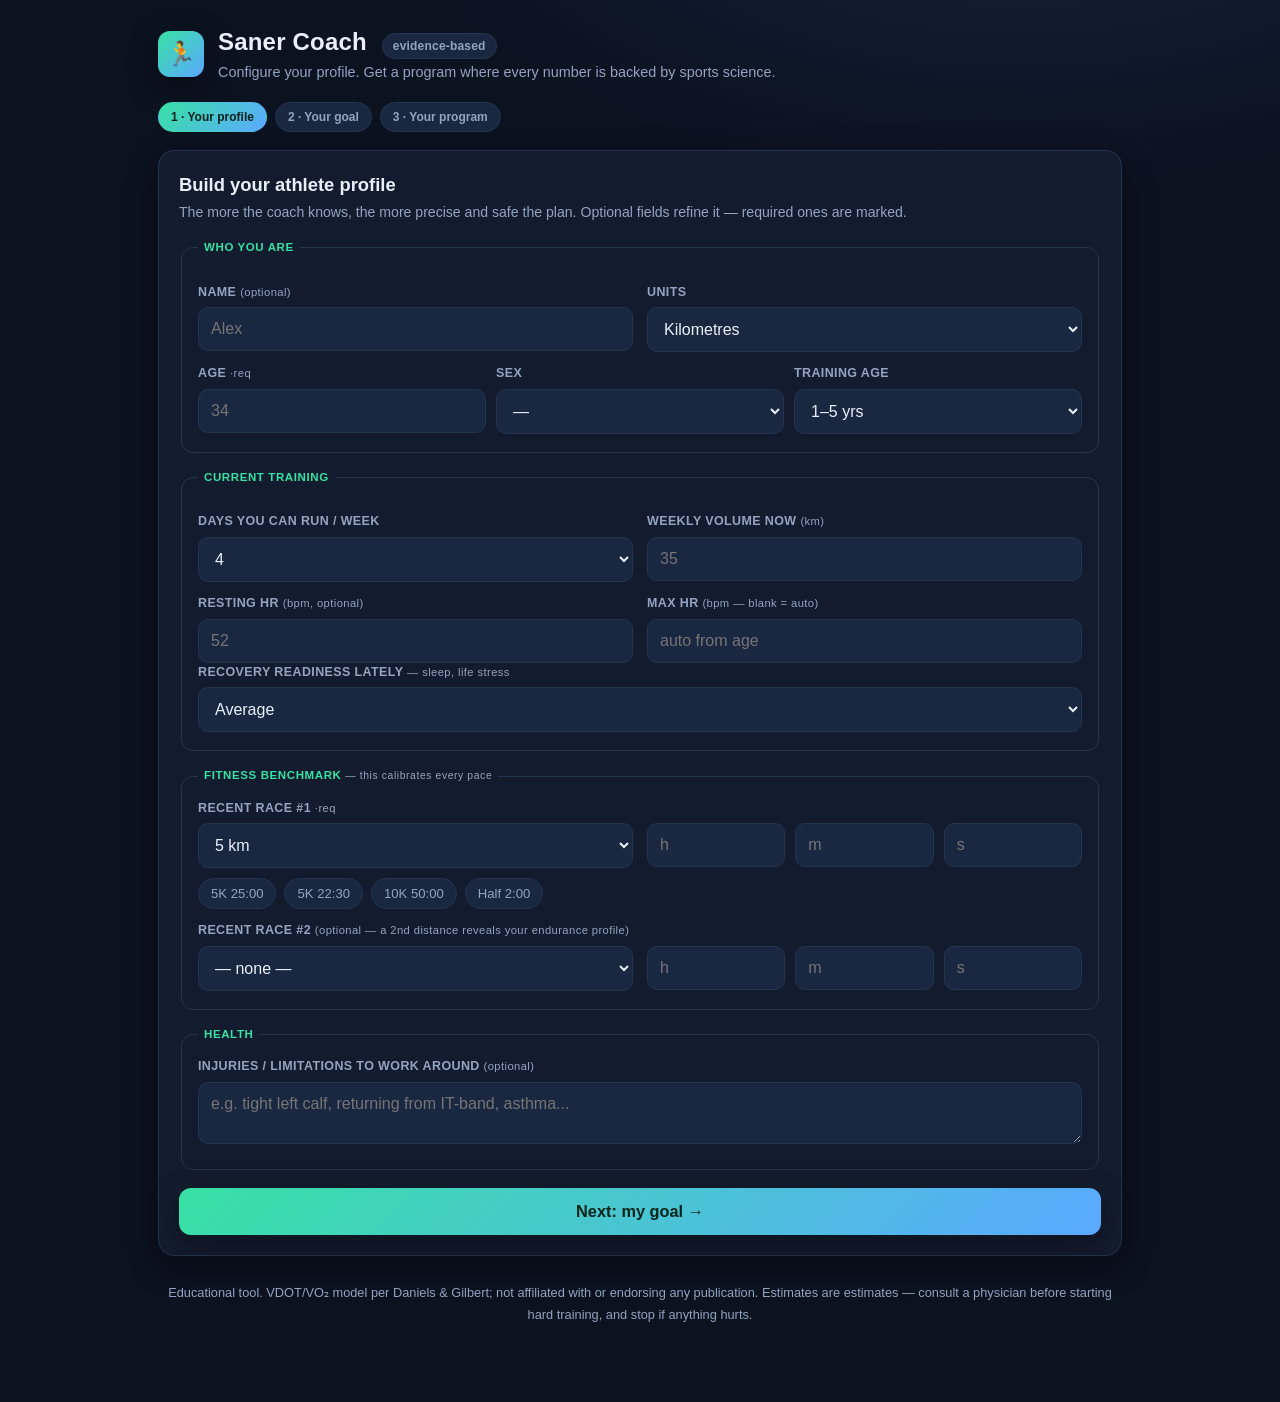
==== commit cef994bd: "Rebrand to Saner Coach; prep custom-domain deploy for sanercoach.com - Rename app to Saner Coach in " ====
--- a/index.html
+++ b/index.html
@@ -3,7 +3,7 @@
 <head>
 <meta charset="UTF-8">
 <meta name="viewport" content="width=device-width, initial-scale=1.0">
-<title>VDOT Coach — Evidence-Based Running Coach</title>
+<title>Saner Coach — Evidence-Based Running Coach</title>
 <style>
   :root{
     --bg:#0b1220; --panel:#131c2e; --panel2:#1a2740; --line:#25344f;
@@ -129,7 +129,7 @@
   <header>
     <div class="logo">🏃</div>
     <div>
-      <h1>VDOT Coach <span class="pill">evidence-based</span></h1>
+      <h1>Saner Coach <span class="pill">evidence-based</span></h1>
       <p class="tag">Configure your profile. Get a program where every number is backed by sports science.</p>
     </div>
   </header>
@@ -264,7 +264,7 @@
     <p class="lede" id="priceLede">You've just seen exactly what elite training looks like for you. The runners who hit their goals aren't the ones with the best plan on paper — they're the ones with someone in their corner every single week.</p>
     <p class="tag2">The app hands you the science for free, forever. This is the human layer on top: real-time adjustments, accountability, and a coach who knows your name, your legs, and your goal.</p>
 
-    <div class="pricetag"><span class="amt">$799</span><span class="per">/ month · billed monthly · cancel anytime</span></div>
+    <div class="pricetag"><span class="amt">₱709</span><span class="per">/ month · billed monthly · cancel anytime</span></div>
 
     <ul class="value">
       <li><span class="ck">✓</span><span><b>Unlimited chat with your coach, 7 days a week.</b> Wake up unsure about today's run? Ask. Get an answer in hours, not days.</span></li>
@@ -277,7 +277,7 @@
 
     <p class="reassure">🛡 <b>First week free.</b> Cancel anytime and keep every plan you've built. If a single month doesn't make you a sharper, more confident runner, you shouldn't pay for the next one — and you won't.</p>
 
-    <a class="cta" id="ctaBtn" href="#">Apply for coaching — $799/mo →</a>
+    <a class="cta" id="ctaBtn" href="#">Apply for coaching — ₱709/mo →</a>
     <p class="scarce" id="scarce">Only 5 athlete spots open this month.</p>
   </section>
 
@@ -317,6 +317,13 @@
 function fmtTime(min){const s=Math.round(min*60),h=Math.floor(s/3600),m=Math.floor((s%3600)/60),x=s%60;const p=n=>String(n).padStart(2,'0');return h>0?`${h}:${p(m)}:${p(x)}`:`${m}:${p(x)}`;}
 function paceStr(vel,unit){const per=unit==='km'?1000/vel:1609.34/vel;const s=Math.round(per*60);return `${Math.floor(s/60)}:${String(s%60).padStart(2,'0')}`;}
 const $=id=>document.getElementById(id);
+
+/* ================= payments =================
+   To take real ₱709/mo payments: create a recurring Payment Link in your
+   Stripe Dashboard (Products → Payment Links → monthly price ₱709), then paste
+   its URL below. Blank = the Apply button emails you the lead instead. */
+const STRIPE_LINK = "";
+const COACH_EMAIL = "narzolessaner@gmail.com";
 const DPRED=[[1609.34,'1 mile'],[5000,'5 km'],[10000,'10 km'],[21097.5,'Half marathon'],[42195,'Marathon']];
 const GLABEL={5000:'5 km',10000:'10 km','21097.5':'half marathon',42195:'marathon'};
 
@@ -612,11 +619,17 @@
   }
   const subj = encodeURIComponent(`Coaching application — ${name||'new athlete'} (VDOT ${vdot.toFixed(1)}, goal ${goalWord})`);
   const body = encodeURIComponent(
-    `Hi Coach,\n\nI'd like to start 1:1 coaching ($799/mo).\n\n`+
+    `Hi Coach,\n\nI'd like to start 1:1 coaching (₱709/mo).\n\n`+
     `Name: ${name||'—'}\nAge: ${age}\nCurrent VDOT: ${vdot.toFixed(1)}\n`+
     `Goal: ${isFit?'general fitness':GLABEL[goal]||goal}\nDays/week: ${days}\nCurrent volume: ${base||'—'} ${unit}\n\n`+
     `Please send me the next steps to get started.\n\nThanks!`);
-  $('ctaBtn').href = `mailto:narzolessaner@gmail.com?subject=${subj}&body=${body}`;
+  if(STRIPE_LINK){
+    $('ctaBtn').href = STRIPE_LINK;
+    $('ctaBtn').textContent = 'Start coaching — ₱709/mo →';
+    $('ctaBtn').removeAttribute('target');
+  } else {
+    $('ctaBtn').href = `mailto:${COACH_EMAIL}?subject=${subj}&body=${body}`;
+  }
 
   show(3);
 }
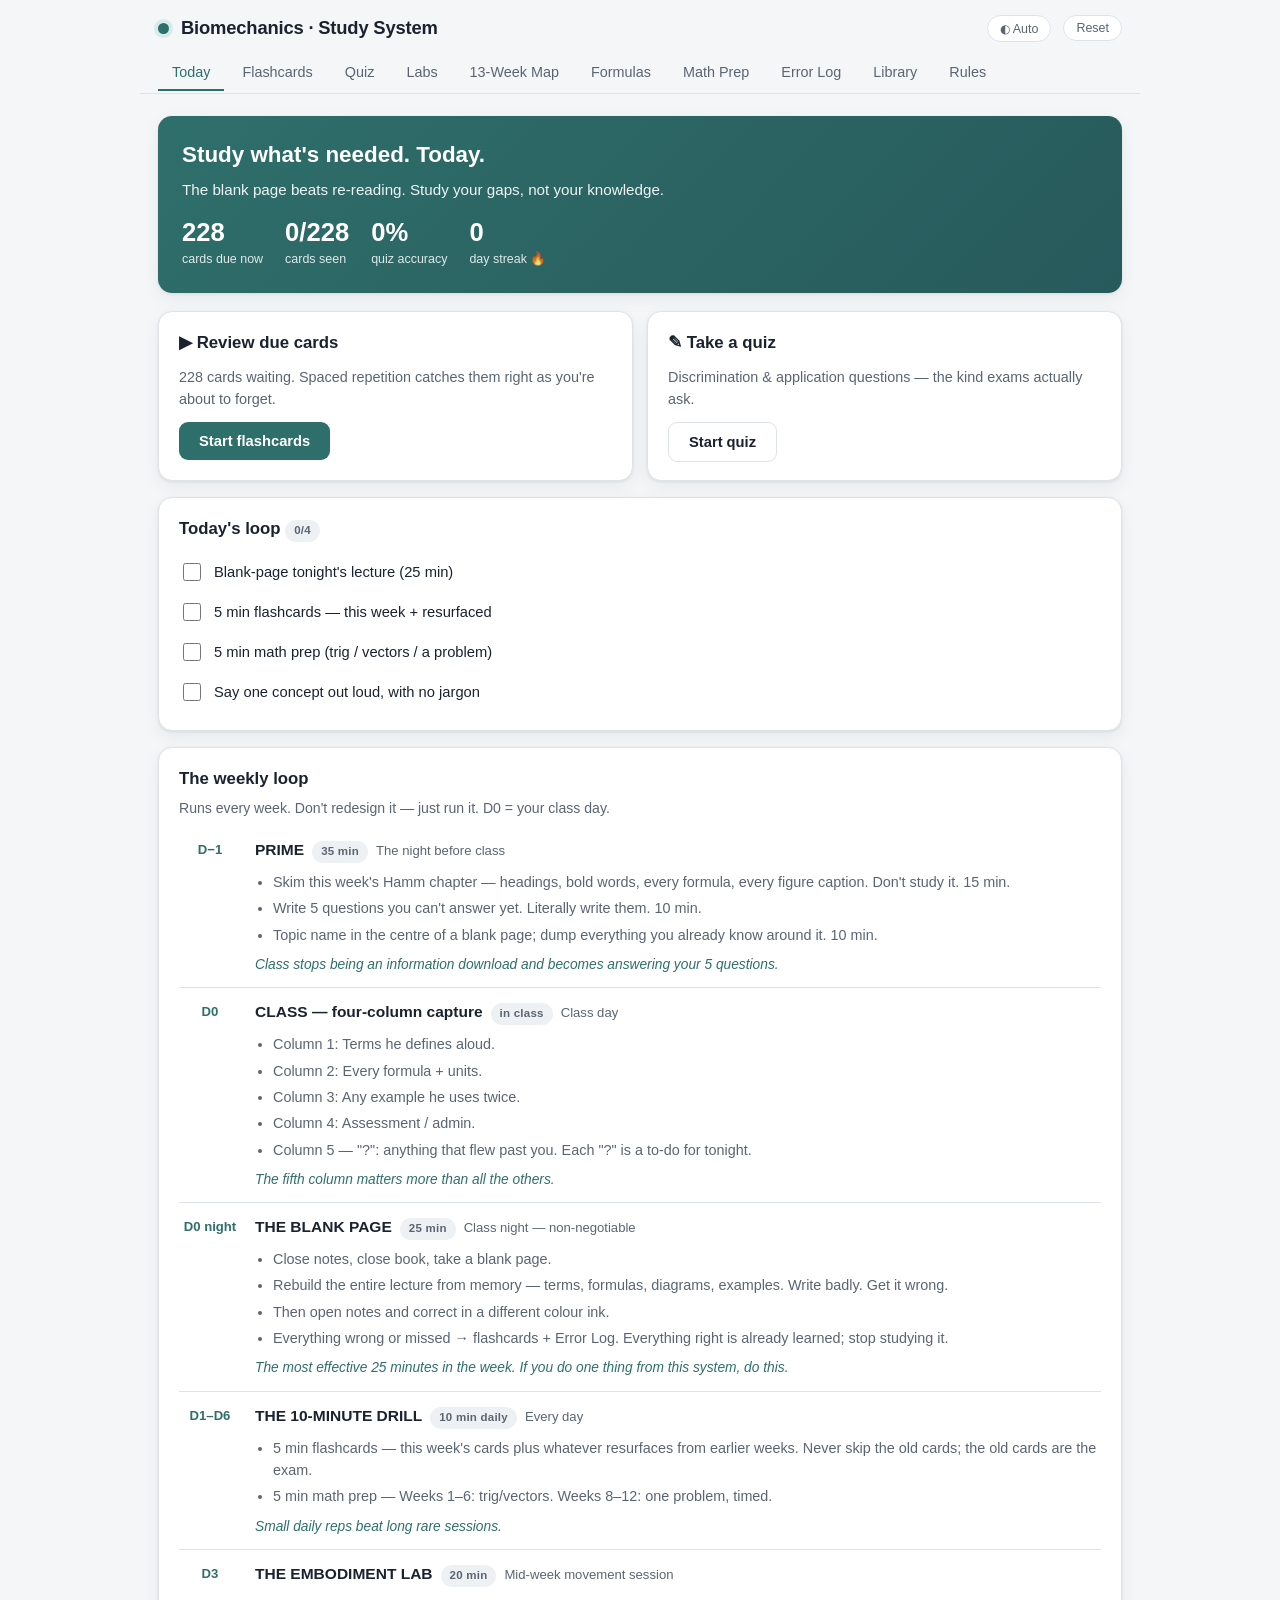
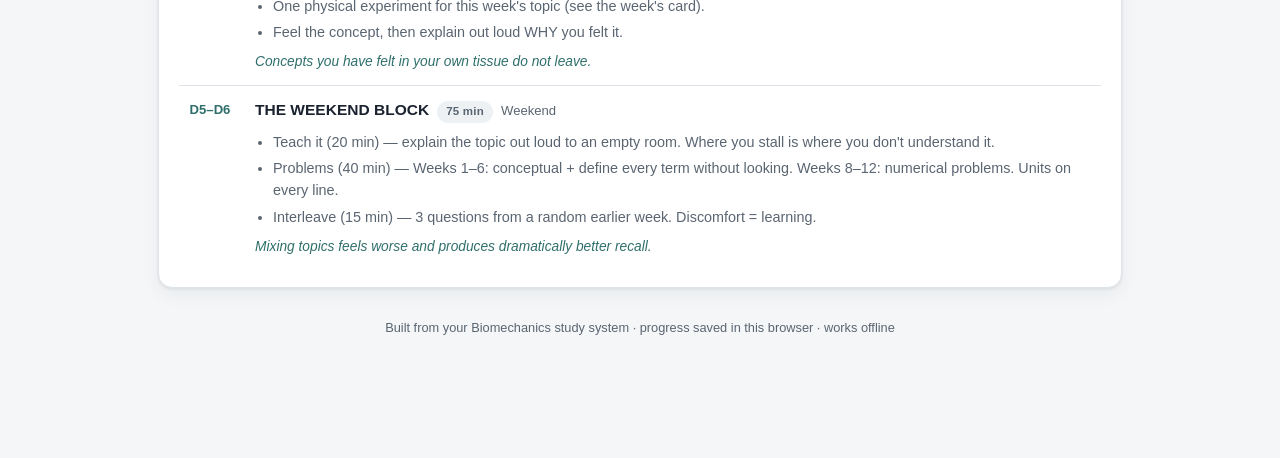
==== commit 5bfb0121: "Add Labs section with Laboratory Activity I Add a new Labs tab and render Laboratory Activity I (Int" ====
--- a/index.html
+++ b/index.html
@@ -1,638 +1,134 @@
-<!DOCTYPE html>
+<!doctype html>
 <html lang="en">
 <head>
-<meta charset="UTF-8">
-<meta name="viewport" content="width=device-width, initial-scale=1.0">
-<title>Saner Coach — Evidence-Based Running Coach</title>
-<style>
-  :root{
-    --bg:#0b1220; --panel:#131c2e; --panel2:#1a2740; --line:#25344f;
-    --text:#eaf0fb; --muted:#93a3c0; --accent:#38e1a4; --accent2:#5aa9ff;
-    --easy:#3fb98f; --marathon:#5aa9ff; --thresh:#f1b24a; --interval:#f06d6d; --rep:#c98bff;
-    --good:#3fb98f; --warn:#f1b24a; --bad:#f06d6d;
-    --shadow:0 10px 30px rgba(0,0,0,.35);
-  }
-  *{box-sizing:border-box}
-  html,body{margin:0;padding:0}
-  body{
-    font-family:-apple-system,BlinkMacSystemFont,"Segoe UI",Roboto,Helvetica,Arial,sans-serif;
-    background:radial-gradient(1200px 600px at 80% -10%,#16233d 0%,var(--bg) 55%);
-    color:var(--text); line-height:1.5; min-height:100vh;
-  }
-  .wrap{max-width:1000px;margin:0 auto;padding:24px 18px 64px}
-  header{display:flex;align-items:center;gap:14px;margin-bottom:8px}
-  .logo{width:46px;height:46px;border-radius:12px;display:grid;place-items:center;
-    background:linear-gradient(135deg,var(--accent),var(--accent2));font-size:24px;box-shadow:var(--shadow)}
-  h1{font-size:1.5rem;margin:0;letter-spacing:.2px}
-  .tag{color:var(--muted);font-size:.9rem;margin:2px 0 0}
-  .steps{display:flex;gap:8px;margin:18px 0 4px;flex-wrap:wrap}
-  .stepdot{font-size:.75rem;color:var(--muted);background:var(--panel2);border:1px solid var(--line);
-    border-radius:999px;padding:5px 12px;font-weight:600}
-  .stepdot.on{color:#06231a;background:linear-gradient(135deg,var(--accent),var(--accent2));border-color:transparent}
-  .card{background:var(--panel);border:1px solid var(--line);border-radius:16px;
-    padding:20px;margin-top:18px;box-shadow:var(--shadow)}
-  .card h2{margin:0 0 4px;font-size:1.15rem}
-  .card .sub{color:var(--muted);font-size:.88rem;margin:0 0 16px}
-  .grp{border:1px solid var(--line);border-radius:12px;padding:14px 16px 18px;margin-top:16px}
-  .grp legend{font-size:.72rem;text-transform:uppercase;letter-spacing:.6px;color:var(--accent);font-weight:700;padding:0 6px}
-  label{display:block;font-size:.78rem;color:var(--muted);margin:12px 0 6px;font-weight:600;text-transform:uppercase;letter-spacing:.4px}
-  .grp > label:first-of-type{margin-top:0}
-  .hint{text-transform:none;color:var(--muted);font-weight:400;font-size:.9em}
-  .row{display:grid;grid-template-columns:1fr 1fr;gap:14px}
-  .row3{display:grid;grid-template-columns:1fr 1fr 1fr;gap:10px}
-  select,input,textarea{width:100%;padding:12px;border-radius:10px;border:1px solid var(--line);
-    background:var(--panel2);color:var(--text);font-size:1rem;outline:none;font-family:inherit}
-  textarea{min-height:60px;resize:vertical}
-  select:focus,input:focus,textarea:focus{border-color:var(--accent2)}
-  .btn{margin-top:18px;width:100%;padding:14px;border:0;border-radius:12px;cursor:pointer;
-    font-size:1.02rem;font-weight:700;color:#06231a;
-    background:linear-gradient(135deg,var(--accent),var(--accent2));box-shadow:var(--shadow)}
-  .btn:active{transform:translateY(1px)}
-  .btn.ghost{background:var(--panel2);color:var(--text);border:1px solid var(--line);box-shadow:none}
-  .btnrow{display:flex;gap:12px}
-  .quick{display:flex;flex-wrap:wrap;gap:8px;margin-top:10px}
-  .quick button{background:var(--panel2);border:1px solid var(--line);color:var(--muted);
-    border-radius:999px;padding:7px 12px;font-size:.82rem;cursor:pointer}
-  .quick button:hover{border-color:var(--accent2);color:var(--text)}
-  .hidden{display:none}
-  .metrics{display:grid;grid-template-columns:repeat(auto-fit,minmax(150px,1fr));gap:12px;margin-top:6px}
-  .metric{background:var(--panel2);border:1px solid var(--line);border-radius:12px;padding:14px}
-  .metric .k{font-size:.7rem;text-transform:uppercase;letter-spacing:.5px;color:var(--muted);font-weight:700}
-  .metric .v{font-size:1.7rem;font-weight:800;margin:4px 0 0;line-height:1}
-  .metric .u{font-size:.8rem;color:var(--muted)}
-  .metric .n{font-size:.74rem;color:var(--muted);margin-top:6px}
-  .accentv{background:linear-gradient(135deg,var(--accent),var(--accent2));-webkit-background-clip:text;background-clip:text;color:transparent}
-  .coach{background:var(--panel2);border-left:3px solid var(--accent);border-radius:10px;
-    padding:14px 16px;margin-top:14px;color:#dbe6fb}
-  .flag{border-left-color:var(--warn)}
-  .paces{display:grid;grid-template-columns:repeat(auto-fit,minmax(150px,1fr));gap:12px;margin-top:8px}
-  .pace{background:var(--panel2);border:1px solid var(--line);border-radius:12px;padding:14px}
-  .pace .k{font-size:.72rem;text-transform:uppercase;letter-spacing:.5px;color:var(--muted);font-weight:700}
-  .pace .p{font-size:1.3rem;font-weight:800;margin:4px 0 2px}
-  .pace .hr{font-size:.76rem;color:var(--muted)}
-  .pace .d{font-size:.74rem;color:var(--muted);margin-top:4px}
-  .pace .bar{height:4px;border-radius:4px;margin-top:10px;opacity:.9}
-  table{width:100%;border-collapse:collapse;margin-top:6px;font-variant-numeric:tabular-nums}
-  th,td{text-align:left;padding:9px 8px;border-bottom:1px solid var(--line);font-size:.92rem}
-  th{color:var(--muted);font-size:.72rem;text-transform:uppercase;letter-spacing:.5px}
-  td.t{font-weight:700}
-  .tablewrap{overflow-x:auto}
-  .week{background:var(--panel2);border:1px solid var(--line);border-radius:12px;padding:14px 16px;margin-top:12px}
-  .week h3{margin:0 0 2px;font-size:1rem;display:flex;justify-content:space-between;align-items:baseline;gap:10px}
-  .phasetag{font-size:.68rem;font-weight:700;text-transform:uppercase;letter-spacing:.5px;padding:3px 9px;border-radius:999px;white-space:nowrap}
-  .wvol{color:var(--muted);font-size:.8rem;margin:0 0 8px}
-  .day{display:grid;grid-template-columns:78px 1fr;gap:10px;padding:6px 0;border-top:1px dashed var(--line);font-size:.9rem}
-  .day:first-of-type{border-top:0}
-  .day .dn{color:var(--muted);font-weight:700;font-size:.8rem;padding-top:1px}
-  .day .role{font-weight:700}
-  .plan li{margin:7px 0}
-  .cite{font-size:.82rem;color:var(--muted)}
-  .cite b{color:var(--text)}
-  .foot{color:var(--muted);font-size:.8rem;margin-top:26px;text-align:center;line-height:1.7}
-  .pill{display:inline-block;background:var(--panel2);border:1px solid var(--line);border-radius:999px;padding:3px 10px;font-size:.75rem;color:var(--muted);margin-left:8px}
-  .badge{display:inline-block;padding:3px 10px;border-radius:999px;font-size:.75rem;font-weight:700}
-  .legend{display:flex;gap:14px;flex-wrap:wrap;margin-top:10px;font-size:.78rem;color:var(--muted)}
-  .legend span{display:inline-flex;align-items:center;gap:6px}
-  .dot{width:10px;height:10px;border-radius:3px;display:inline-block}
-  .price{position:relative;overflow:hidden;border:1px solid transparent;
-    background:linear-gradient(var(--panel),var(--panel)) padding-box,
-      linear-gradient(135deg,var(--accent),var(--accent2)) border-box;}
-  .price::before{content:"";position:absolute;inset:0;background:radial-gradient(600px 240px at 90% -20%,rgba(56,225,164,.14),transparent 60%);pointer-events:none}
-  .price .eyebrow{font-size:.72rem;text-transform:uppercase;letter-spacing:.8px;color:var(--accent);font-weight:800}
-  .price h2{font-size:1.5rem;margin:6px 0 2px}
-  .price .lede{color:#dbe6fb;font-size:1.02rem;margin:0 0 16px}
-  .price .tag2{color:var(--muted);font-size:.9rem}
-  .pricetag{display:flex;align-items:baseline;gap:8px;margin:14px 0 2px}
-  .pricetag .amt{font-size:2.6rem;font-weight:900;background:linear-gradient(135deg,var(--accent),var(--accent2));-webkit-background-clip:text;background-clip:text;color:transparent;line-height:1}
-  .pricetag .per{color:var(--muted);font-weight:600}
-  .value{list-style:none;padding:0;margin:16px 0 0;display:grid;gap:10px}
-  .value li{display:grid;grid-template-columns:22px 1fr;gap:10px;font-size:.95rem}
-  .value .ck{color:var(--accent);font-weight:900}
-  .reassure{margin-top:14px;color:var(--muted);font-size:.85rem}
-  .cta{margin-top:18px;display:inline-block;text-align:center;width:100%;padding:16px;border-radius:12px;
-    font-size:1.08rem;font-weight:800;color:#06231a;text-decoration:none;
-    background:linear-gradient(135deg,var(--accent),var(--accent2));box-shadow:var(--shadow)}
-  .cta:active{transform:translateY(1px)}
-  .scarce{margin-top:10px;text-align:center;color:var(--warn);font-size:.82rem;font-weight:600}
-  @media(max-width:560px){.row,.row3{grid-template-columns:1fr}}
-  @media print{
-    body{background:#fff;color:#000}
-    .noprint{display:none!important}
-    .card,.week,.metric,.pace{box-shadow:none;border-color:#ccc;background:#fff;break-inside:avoid}
-    .coach{background:#f3f3f3;color:#000}
-    .accentv{color:#000!important;-webkit-text-fill-color:#000}
-  }
-</style>
+  <meta charset="utf-8" />
+  <meta name="viewport" content="width=device-width, initial-scale=1, viewport-fit=cover" />
+  <title>Biomechanics — Study System</title>
+  <meta name="description" content="A daily study system for biomechanics: flashcards with spaced repetition, quizzes, the 13-week map, formulas, and an error log." />
+  <meta name="theme-color" content="#2f6f6b" />
+  <link rel="icon" href="data:image/svg+xml,<svg xmlns='http://www.w3.org/2000/svg' viewBox='0 0 100 100'><text y='.9em' font-size='90'>🦴</text></svg>" />
+  <link rel="stylesheet" href="css/style.css" />
 </head>
 <body>
-<div class="wrap">
-  <header>
-    <div class="logo">🏃</div>
-    <div>
-      <h1>Saner Coach <span class="pill">evidence-based</span></h1>
-      <p class="tag">Configure your profile. Get a program where every number is backed by sports science.</p>
-    </div>
-  </header>
+  <div class="app">
+    <header class="top">
+      <div class="brand-row">
+        <span class="dot"></span>
+        <h1>Biomechanics · Study System</h1>
+        <span class="spacer"></span>
+        <button id="themeBtn" class="theme-btn">◐ Auto</button>
+        <button id="resetBtn" class="reset-btn" title="Reset all progress">Reset</button>
+      </div>
+      <nav class="tabs">
+        <button class="tab" data-view="dashboard">Today</button>
+        <button class="tab" data-view="flashcards">Flashcards</button>
+        <button class="tab" data-view="quiz">Quiz</button>
+        <button class="tab" data-view="labs">Labs</button>
+        <button class="tab" data-view="weeks">13-Week Map</button>
+        <button class="tab" data-view="formulas">Formulas</button>
+        <button class="tab" data-view="math">Math Prep</button>
+        <button class="tab" data-view="errors">Error Log</button>
+        <button class="tab" data-view="library">Library</button>
+        <button class="tab" data-view="rules">Rules</button>
+      </nav>
+    </header>
 
-  <div class="steps noprint">
-    <span class="stepdot on" id="s1">1 · Your profile</span>
-    <span class="stepdot" id="s2">2 · Your goal</span>
-    <span class="stepdot" id="s3">3 · Your program</span>
+    <!-- DASHBOARD -->
+    <section id="view-dashboard" class="view"></section>
+
+    <!-- FLASHCARDS -->
+    <section id="view-flashcards" class="view">
+      <h2 class="view-title">Flashcards</h2>
+      <p class="view-sub">Spaced repetition — cards resurface right as you're about to forget. Tap to flip · <b>space</b> reveals · <b>1–4</b> grade. Grade honestly; "Again" re-shows this session.</p>
+      <div class="card">
+        <div class="fc-toolbar">
+          <select id="fcWeek"></select>
+          <select id="fcType"></select>
+          <span style="color:var(--text-soft);font-size:.82rem">Discrimination & application cards are what produce A's.</span>
+        </div>
+      </div>
+      <div id="fcProgress"></div>
+      <div id="fcStage" class="fc-stage"></div>
+      <div id="fcControls"></div>
+    </section>
+
+    <!-- QUIZ -->
+    <section id="view-quiz" class="view">
+      <h2 class="view-title">Learning Quiz</h2>
+      <p class="view-sub">10 questions a round, drawn from every week. Wrong answers can go straight to your Error Log.</p>
+      <div class="card">
+        <div class="fc-toolbar">
+          <select id="qzWeek"></select>
+          <button id="qzStart" class="btn">Start / new quiz</button>
+        </div>
+      </div>
+      <div id="qzStage"></div>
+    </section>
+
+    <!-- LABS -->
+    <section id="view-labs" class="view">
+      <h2 class="view-title">Laboratory Activities</h2>
+      <p class="view-sub">Hands-on labs. Your body is the apparatus — observe, measure, and describe movement in biomechanical language.</p>
+      <div id="labList"></div>
+    </section>
+
+    <!-- WEEKS -->
+    <section id="view-weeks" class="view"></section>
+
+    <!-- FORMULAS -->
+    <section id="view-formulas" class="view">
+      <h2 class="view-title">Formula Sheet</h2>
+      <p class="view-sub">The quantitative half in one place. Building this by hand IS the studying — but keep it here to drill. <b>Units on every line.</b></p>
+      <div id="formulaList"></div>
+    </section>
+
+    <!-- MATH PREP -->
+    <section id="view-math" class="view">
+      <h2 class="view-title">Math Prep Track</h2>
+      <p class="view-sub">10 min/day during Weeks 1–6, while content is light. By Week 8 you're the only person for whom the maths isn't the hard part.</p>
+      <div id="mathList"></div>
+      <div class="callout">And forever: <b>units on every line.</b> Not just the answer — every line. If your units come out wrong, your working is wrong, and you'll know before the examiner does.</div>
+    </section>
+
+    <!-- ERROR LOG -->
+    <section id="view-errors" class="view">
+      <h2 class="view-title">Error Log</h2>
+      <p class="view-sub">One line per mistake: what you got wrong · what's actually true · the one-sentence reason. Read it before every exam.</p>
+      <div class="card">
+        <h3>Add an entry</h3>
+        <div class="errform">
+          <input id="errWrong" placeholder="What I got wrong…" />
+          <input id="errTruth" placeholder="What's actually true…" />
+          <input id="errReason" placeholder="The one-sentence reason I got it wrong (optional)" />
+        </div>
+        <button id="errAdd" class="btn">Add to log</button>
+      </div>
+      <div id="errList"></div>
+    </section>
+
+    <!-- LIBRARY -->
+    <section id="view-library" class="view">
+      <h2 class="view-title">Free Library</h2>
+      <p class="view-sub">All legal, all free, no login. Download the Hamm PDF today so you have it offline.</p>
+      <div class="card"><div id="resList"></div></div>
+    </section>
+
+    <!-- RULES -->
+    <section id="view-rules" class="view">
+      <h2 class="view-title">Two subjects, one name</h2>
+      <p class="view-sub">Your course is two different subjects wearing one name. Understand this first.</p>
+      <div class="card"><div id="shapeBox"></div></div>
+      <h2 class="view-title" style="margin-top:26px">The Rules</h2>
+      <p class="view-sub">Pin these.</p>
+      <div class="card"><ol id="ruleList" class="rule-list"></ol></div>
+    </section>
+
+    <footer class="foot">
+      Built from your Biomechanics study system · progress saved in this browser · works offline
+    </footer>
   </div>
 
-  <!-- STEP 1 -->
-  <section class="card" id="bgCard">
-    <h2>Build your athlete profile</h2>
-    <p class="sub">The more the coach knows, the more precise and safe the plan. Optional fields refine it — required ones are marked.</p>
-
-    <fieldset class="grp"><legend>Who you are</legend>
-      <div class="row">
-        <div><label>Name <span class="hint">(optional)</span></label><input id="name" placeholder="Alex" autocomplete="off"></div>
-        <div><label>Units</label><select id="unit"><option value="km" selected>Kilometres</option><option value="mi">Miles</option></select></div>
-      </div>
-      <div class="row3">
-        <div><label>Age <span class="hint">·req</span></label><input id="age" type="number" min="10" max="90" placeholder="34" inputmode="numeric"></div>
-        <div><label>Sex</label><select id="sex"><option value="">—</option><option value="m">Male</option><option value="f">Female</option></select></div>
-        <div><label>Training age</label><select id="level"><option value="beginner">&lt; 1 yr / returning</option><option value="intermediate" selected>1–5 yrs</option><option value="advanced">5+ yrs / competitive</option></select></div>
-      </div>
-    </fieldset>
-
-    <fieldset class="grp"><legend>Current training</legend>
-      <div class="row">
-        <div><label>Days you can run / week</label><select id="days"><option value="3">3</option><option value="4" selected>4</option><option value="5">5</option><option value="6">6</option><option value="7">7</option></select></div>
-        <div><label>Weekly volume now <span class="hint">(<span class="uL">km</span>)</span></label><input id="vol" type="number" min="0" placeholder="35" inputmode="numeric"></div>
-      </div>
-      <div class="row">
-        <div><label>Resting HR <span class="hint">(bpm, optional)</span></label><input id="rhr" type="number" min="30" max="110" placeholder="52" inputmode="numeric"></div>
-        <div><label>Max HR <span class="hint">(bpm — blank = auto)</span></label><input id="mhr" type="number" min="120" max="230" placeholder="auto from age" inputmode="numeric"></div>
-      </div>
-      <label>Recovery readiness lately <span class="hint">— sleep, life stress</span></label>
-      <select id="ready"><option value="good">Good — sleeping well, low stress</option><option value="average" selected>Average</option><option value="poor">Poor — tired / stressed / broken sleep</option></select>
-    </fieldset>
-
-    <fieldset class="grp"><legend>Fitness benchmark <span class="hint">— this calibrates every pace</span></legend>
-      <label>Recent race #1 <span class="hint">·req</span></label>
-      <div class="row">
-        <div><select id="rdist"><option value="1500">1500 m</option><option value="1609.34">1 mile</option><option value="3000">3000 m</option><option value="5000" selected>5 km</option><option value="10000">10 km</option><option value="15000">15 km</option><option value="21097.5">Half marathon</option><option value="42195">Marathon</option></select></div>
-        <div><div class="row3"><input id="rhh" type="number" min="0" placeholder="h" inputmode="numeric"><input id="rmm" type="number" min="0" placeholder="m" inputmode="numeric"><input id="rss" type="number" min="0" placeholder="s" inputmode="numeric"></div></div>
-      </div>
-      <div class="quick" id="quick"></div>
-      <label>Recent race #2 <span class="hint">(optional — a 2nd distance reveals your endurance profile)</span></label>
-      <div class="row">
-        <div><select id="rdist2"><option value="">— none —</option><option value="1500">1500 m</option><option value="1609.34">1 mile</option><option value="3000">3000 m</option><option value="5000">5 km</option><option value="10000">10 km</option><option value="21097.5">Half marathon</option><option value="42195">Marathon</option></select></div>
-        <div><div class="row3"><input id="rhh2" type="number" min="0" placeholder="h" inputmode="numeric"><input id="rmm2" type="number" min="0" placeholder="m" inputmode="numeric"><input id="rss2" type="number" min="0" placeholder="s" inputmode="numeric"></div></div>
-      </div>
-    </fieldset>
-
-    <fieldset class="grp"><legend>Health</legend>
-      <label>Injuries / limitations to work around <span class="hint">(optional)</span></label>
-      <textarea id="inj" placeholder="e.g. tight left calf, returning from IT-band, asthma..."></textarea>
-    </fieldset>
-
-    <button class="btn" id="toGoal">Next: my goal →</button>
-  </section>
-
-  <!-- STEP 2 -->
-  <section class="card hidden" id="goalCard">
-    <h2>What are we chasing?</h2>
-    <p class="sub">I'll check whether it's realistic in the time you have — then periodize the weeks between.</p>
-    <label for="gdist">Goal</label>
-    <select id="gdist">
-      <option value="5000">Race a 5 km</option><option value="10000">Race a 10 km</option>
-      <option value="21097.5" selected>Race a half marathon</option><option value="42195">Race a marathon</option>
-      <option value="fitness">Just get faster / general fitness</option>
-    </select>
-    <div class="row">
-      <div id="dateWrap"><label for="gdate">Goal race date</label><input id="gdate" type="date"></div>
-      <div id="goaltimeWrap"><label>Goal time <span class="hint">(optional — I'll rate feasibility)</span></label>
-        <div class="row3"><input id="ghh" type="number" min="0" placeholder="h" inputmode="numeric"><input id="gmm" type="number" min="0" placeholder="m" inputmode="numeric"><input id="gss" type="number" min="0" placeholder="s" inputmode="numeric"></div>
-      </div>
-    </div>
-    <label>Training emphasis</label>
-    <select id="focus"><option value="auto" selected>Auto-detect from my profile</option><option value="endurance">Endurance / stamina</option><option value="speed">Speed / turnover</option><option value="balanced">Balanced</option></select>
-    <div class="btnrow"><button class="btn ghost" id="backBg">← Back</button><button class="btn" id="build">Build my program →</button></div>
-  </section>
-
-  <!-- STEP 3 -->
-  <section class="card hidden" id="profCard">
-    <h2 id="profTitle">Athlete profile</h2>
-    <p class="sub">Your physiological snapshot — the inputs the program is tuned to.</p>
-    <div class="metrics" id="profMetrics"></div>
-  </section>
-
-  <section class="card hidden" id="fitCard">
-    <h2>Fitness &amp; the science of your paces</h2>
-    <p class="sub">One field test, turned into your engine size, your zones, and honest race predictions.</p>
-    <div class="metrics" id="fitMetrics"></div>
-    <div class="coach" id="coachMsg"></div>
-    <h3 style="margin:20px 0 2px;font-size:1rem">Your five training paces &amp; heart-rate zones</h3>
-    <div class="paces" id="paces"></div>
-    <h3 style="margin:20px 0 2px;font-size:1rem">What you could race right now</h3>
-    <div class="tablewrap"><table>
-      <thead><tr><th>Distance</th><th>VDOT model</th><th>Riegel model</th><th>Pace</th></tr></thead>
-      <tbody id="predBody"></tbody>
-    </table></div>
-    <p class="cite" style="margin-top:8px">Two independent models shown so you can trust the range: Daniels' VDOT (physiological) and Riegel's endurance model (statistical).</p>
-    <div class="coach" id="feasMsg"></div>
-  </section>
-
-  <section class="card hidden" id="progCard">
-    <h2 id="progTitle">Your training program</h2>
-    <p class="sub" id="progSub"></p>
-    <div class="legend noprint">
-      <span><i class="dot" style="background:var(--easy)"></i>Easy</span>
-      <span><i class="dot" style="background:var(--marathon)"></i>Long</span>
-      <span><i class="dot" style="background:var(--thresh)"></i>Threshold</span>
-      <span><i class="dot" style="background:var(--interval)"></i>Interval</span>
-      <span><i class="dot" style="background:var(--rep)"></i>Reps / speed</span>
-    </div>
-    <div id="weeks"></div>
-    <div class="btnrow noprint"><button class="btn ghost" id="edit">← Change answers</button><button class="btn" id="print">🖨 Print / save PDF</button></div>
-  </section>
-
-  <section class="card hidden" id="cueCard">
-    <h2>The science behind your plan</h2>
-    <p class="sub">Every method here is drawn from peer-reviewed exercise physiology. In plain language:</p>
-    <ul class="plan" id="cueList"></ul>
-    <h3 style="margin:18px 0 6px;font-size:.95rem">Methods &amp; sources</h3>
-    <ul class="plan cite" id="sciList"></ul>
-  </section>
-
-  <section class="card price hidden" id="priceCard">
-    <div class="eyebrow">Coach 1-on-1 · by application</div>
-    <h2 id="priceHead">Your plan is the map. A coach is how you actually get there.</h2>
-    <p class="lede" id="priceLede">You've just seen exactly what elite training looks like for you. The runners who hit their goals aren't the ones with the best plan on paper — they're the ones with someone in their corner every single week.</p>
-    <p class="tag2">The app hands you the science for free, forever. This is the human layer on top: real-time adjustments, accountability, and a coach who knows your name, your legs, and your goal.</p>
-
-    <div class="pricetag"><span class="amt">₱709</span><span class="per">/ month · billed monthly · cancel anytime</span></div>
-
-    <ul class="value">
-      <li><span class="ck">✓</span><span><b>Unlimited chat with your coach, 7 days a week.</b> Wake up unsure about today's run? Ask. Get an answer in hours, not days.</span></li>
-      <li><span class="ck">✓</span><span><b>Your plan rebuilt every week</b> around your real training, sleep, stress and life — not a static PDF that ignores the week you actually had.</span></li>
-      <li><span class="ck">✓</span><span><b>The same VDOT science you just saw — now applied by a human</b> who spots what a calculator can't: when to push, when to back off, when a niggle is a warning.</span></li>
-      <li><span class="ck">✓</span><span><b>Race-week strategy done for you:</b> pacing plan, taper, fueling and a mindset briefing so you toe the line calm and ready.</span></li>
-      <li><span class="ck">✓</span><span><b>Form &amp; injury-prevention review</b> from your videos, so small problems never become months on the sidelines.</span></li>
-      <li><span class="ck">✓</span><span><b>Priority access.</b> A handful of athletes at a time — never a call-center, never a bot pretending to care.</span></li>
-    </ul>
-
-    <p class="reassure">🛡 <b>First week free.</b> Cancel anytime and keep every plan you've built. If a single month doesn't make you a sharper, more confident runner, you shouldn't pay for the next one — and you won't.</p>
-
-    <a class="cta" id="ctaBtn" href="#">Apply for coaching — ₱709/mo →</a>
-    <p class="scarce" id="scarce">Only 5 athlete spots open this month.</p>
-  </section>
-
-  <p class="foot">
-    Educational tool. VDOT/VO₂ model per Daniels &amp; Gilbert; not affiliated with or endorsing any
-    publication. Estimates are estimates — consult a physician before starting hard training, and
-    stop if anything hurts.
-  </p>
-</div>
-
-<script>
-/* ================= VDOT engine (Daniels & Gilbert) ================= */
-function vo2(v){ return -4.60 + 0.182258*v + 0.000104*v*v; }
-function pctMax(t){ return 0.8 + 0.1894393*Math.exp(-0.012778*t) + 0.2989558*Math.exp(-0.1932605*t); }
-function vdotFromRace(d,t){ const v=d/t; return vo2(v)/pctMax(t); }
-function velFromVO2(target){const a=0.000104,b=0.182258,c=-(4.60+target);return (-b+Math.sqrt(b*b-4*a*c))/(2*a);}
-function predictTime(d,vdot){let lo=0.5,hi=1200;for(let i=0;i<80;i++){const m=(lo+hi)/2;(vdotFromRace(d,m)>vdot)?lo=m:hi=m;}return (lo+hi)/2;}
-
-/* ================= supporting science ================= */
-// Max HR — Tanaka, Monahan & Seals (2001): more accurate than 220-age
-function tanakaHR(age){ return Math.round(208 - 0.7*age); }
-// Karvonen heart-rate reserve: HR = rest + intensity*(max-rest)
-function hrAt(pct, hrmax, rhr){ return Math.round(rhr>0 ? rhr + pct*(hrmax-rhr) : pct*hrmax); }
-// Riegel (1981) endurance model: T2 = T1*(D2/D1)^1.06
-function riegel(d1,t1,d2){ return t1*Math.pow(d2/d1, 1.06); }
-// Riegel exponent between two efforts -> personal fatigue resistance
-function riegelExp(d1,t1,d2,t2){ return Math.log(t2/t1)/Math.log(d2/d1); }
-
-const ZONES=[
-  {k:'Easy',      f:0.70, var:'--easy',     hr:[0.65,0.79], d:'Recovery & aerobic base'},
-  {k:'Marathon',  f:0.84, var:'--marathon', hr:[0.80,0.89], d:'Steady goal-marathon effort'},
-  {k:'Threshold', f:0.88, var:'--thresh',   hr:[0.88,0.92], d:'Lactate-threshold; "comfortably hard"'},
-  {k:'Interval',  f:0.98, var:'--interval', hr:[0.95,1.00], d:'VO₂max development'},
-  {k:'Repetition',f:1.06, var:'--rep',      hr:null,        d:'Speed & running economy'}
-];
-
-function fmtTime(min){const s=Math.round(min*60),h=Math.floor(s/3600),m=Math.floor((s%3600)/60),x=s%60;const p=n=>String(n).padStart(2,'0');return h>0?`${h}:${p(m)}:${p(x)}`:`${m}:${p(x)}`;}
-function paceStr(vel,unit){const per=unit==='km'?1000/vel:1609.34/vel;const s=Math.round(per*60);return `${Math.floor(s/60)}:${String(s%60).padStart(2,'0')}`;}
-const $=id=>document.getElementById(id);
-
-/* ================= payments =================
-   To take real ₱709/mo payments: create a recurring Payment Link in your
-   Stripe Dashboard (Products → Payment Links → monthly price ₱709), then paste
-   its URL below. Blank = the Apply button emails you the lead instead. */
-const STRIPE_LINK = "";
-const COACH_EMAIL = "narzolessaner@gmail.com";
-const DPRED=[[1609.34,'1 mile'],[5000,'5 km'],[10000,'10 km'],[21097.5,'Half marathon'],[42195,'Marathon']];
-const GLABEL={5000:'5 km',10000:'10 km','21097.5':'half marathon',42195:'marathon'};
-
-[['5K 25:00','5000',0,25,0],['5K 22:30','5000',0,22,30],['10K 50:00','10000',0,50,0],['Half 2:00','21097.5',2,0,0]]
-.forEach(([lab,d,h,m,s])=>{const b=document.createElement('button');b.textContent=lab;
-  b.onclick=()=>{$('rdist').value=d;$('rhh').value=h||'';$('rmm').value=m;$('rss').value=s;};$('quick').appendChild(b);});
-
-$('unit').onchange=()=>document.querySelectorAll('.uL').forEach(e=>e.textContent=$('unit').value==='km'?'km':'mi');
-(function(){const d=new Date();d.setDate(d.getDate()+7*14);$('gdate').value=d.toISOString().slice(0,10);})();
-$('gdist').onchange=()=>{const fit=$('gdist').value==='fitness';$('dateWrap').style.opacity=fit?.5:1;$('goaltimeWrap').style.display=fit?'none':'block';};
-
-/* ================= steps ================= */
-function show(step){
-  ['s1','s2','s3'].forEach((d,i)=>$(d).classList.toggle('on',i<=step-1));
-  $('bgCard').classList.toggle('hidden',step!==1);
-  $('goalCard').classList.toggle('hidden',step!==2);
-  ['profCard','fitCard','progCard','cueCard','priceCard'].forEach(id=>$(id).classList.toggle('hidden',step!==3));
-  window.scrollTo({top:0,behavior:'smooth'});
-}
-function raceTime(p){return parseInt($('rhh'+p).value||0)*60+parseInt($('rmm'+p).value||0)+parseInt($('rss'+p).value||0)/60;}
-function getProfile(){
-  const t1=raceTime(''); if(!(t1>0)) return null;
-  const d1=parseFloat($('rdist').value);
-  const v1=vdotFromRace(d1,t1); if(!(v1>0&&isFinite(v1))) return null;
-  const d2=parseFloat($('rdist2').value)||0, t2=raceTime('2');
-  let v2=null, rexp=null;
-  if(d2>0 && t2>0){ v2=vdotFromRace(d2,t2); rexp=riegelExp(d1,t1,d2,t2); }
-  return {d1,t1,v1,d2,t2,v2,rexp,vdot:Math.max(v1, v2||0)};
-}
-$('toGoal').onclick=()=>{
-  if(!$('age').value){alert('Please enter your age — it sets your heart-rate zones.');return;}
-  if(!getProfile()){alert('Please enter a recent race time (race #1) so I can calibrate your paces.');return;}
-  show(2);
-};
-$('backBg').onclick=()=>show(1);
-$('edit').onclick=()=>show(1);
-$('build').onclick=build;
-$('print').onclick=()=>window.print();
-
-/* ================= program pieces ================= */
-function weeksUntil(s){if(!s)return 14;const diff=(new Date(s+'T00:00:00')-new Date().setHours(0,0,0,0))/(864e5);return Math.max(1,Math.min(30,Math.round(diff/7)));}
-const DAYMAP={
-  3:{days:['Tue','Thu','Sun'],roles:['Q','E','L']},
-  4:{days:['Tue','Wed','Fri','Sun'],roles:['Q','E','Q','L']},
-  5:{days:['Tue','Wed','Thu','Sat','Sun'],roles:['Q','E','Q','E','L']},
-  6:{days:['Tue','Wed','Thu','Fri','Sat','Sun'],roles:['Q','E','Q','E','E','L']},
-  7:{days:['Mon','Tue','Wed','Thu','Fri','Sat','Sun'],roles:['E','Q','E','Q','E','E','L']}
-};
-const WEEKDAYS=['Mon','Tue','Wed','Thu','Fri','Sat','Sun'];
-function phaseFor(i,W,taper){if(i>W-taper)return'Taper';const p=i/(W-taper);if(p<=0.35)return'Foundation';if(p<=0.68)return'Strength';return'Peak';}
-const PHASE_STYLE={Foundation:{c:'var(--easy)',label:'Foundation'},Strength:{c:'var(--thresh)',label:'Strength'},Peak:{c:'var(--interval)',label:'Peak'},Taper:{c:'var(--marathon)',label:'Taper'}};
-
-function qualityWorkouts(phase,goal,prog,P,focus,rmod){
-  const T=P.Threshold,I=P.Interval,R=P.Repetition,M=P.Marathon;
-  const g=String(goal);
-  const endur=focus==='endurance', speed=focus==='speed';
-  if(phase==='Foundation'){
-    const tempo=Math.round((endur?18:15)+prog*5);
-    return [
-      {role:'Strides',color:'--rep',txt:`WU 12 min easy · ${speed?8:6}×20s at ${R} (walk-back) · easy fill · CD 10 min. Neuromuscular economy — light and fast.`},
-      {role:'Tempo intro',color:'--thresh',txt:`WU 12 min · ${tempo} min continuous at ${T} (lactate threshold) · CD 10 min.`}
-    ];
-  }
-  if(phase==='Strength'){
-    const reps=Math.round((speed?8:6)+prog*4);
-    return [
-      {role:'Reps',color:'--rep',txt:`WU · ${reps}×200 m at ${R} w/ 200 m jog · CD. Full recovery — quality over fatigue.`},
-      {role:'Threshold',color:'--thresh',txt:`WU · ${endur?'2×12 min':'4×5 min'} at ${T} w/ 1–2 min jog · CD. Raises the pace you can hold.`}
-    ];
-  }
-  if(phase==='Peak'){
-    const ir=Math.round((4+prog*2)*(rmod));
-    const q2=(g==='42195'||g==='21097.5')
-      ? {role:'Race pace',color:'--marathon',txt:`WU · ${endur?6:5} km at ${M} (goal effort) then 2×5 min at ${T} · CD.`}
-      : {role:'Threshold',color:'--thresh',txt:`WU · ${speed?'6×800 m':'5×1 km'} at ${T} w/ 1 min jog · CD.`};
-    return [
-      {role:'Intervals',color:'--interval',txt:`WU · ${Math.max(3,ir)}×3 min at ${I} (VO₂max) w/ equal jog · CD. The strongest driver of aerobic power.`},
-      q2
-    ];
-  }
-  return [
-    {role:'Sharpener',color:'--interval',txt:`WU · 3×3 min at ${I} w/ 3 min jog · CD. Hold sharpness on low volume.`},
-    {role:'Tune-up',color:'--thresh',txt:`WU · 2×1 km at ${T} · 4×20s strides at ${R} · CD.`}
-  ];
-}
-function longRun(phase,goal,P){
-  const g=String(goal);
-  if(phase==='Peak'&&(g==='42195'||g==='21097.5'))return {role:'Long + MP',color:'--marathon',txt:`Long run at ${P.Easy}; finish last 15–20 min at ${P.Marathon} (goal effort). Trains fuel use & fatigue resistance.`};
-  if(phase==='Taper')return {role:'Long (easy)',color:'--marathon',txt:`Relaxed, shorter long run at ${P.Easy}. Bank rest, not fatigue.`};
-  return {role:'Long run',color:'--marathon',txt:`Steady long run at ${P.Easy}, building gradually — your aerobic backbone.`};
-}
-// ACWR-aware ramp: ~10%/wk build, 4th-week cutback, evidence-based taper
-function volumeSchedule(base,level,W,taper,unit,rmod){
-  const capKm={beginner:55,intermediate:85,advanced:125}[level];
-  const cap=unit==='km'?capKm:capKm*0.621;
-  const start=base>0?base:(unit==='km'?{beginner:20,intermediate:35,advanced:55}[level]:{beginner:12,intermediate:22,advanced:34}[level]);
-  const peak=Math.min(Math.max(start*1.35,start),cap)*rmod;
-  const buildW=W-taper,out=[];
-  for(let i=1;i<=W;i++){
-    let v;
-    if(i>buildW){const tp=i-buildW;v=peak*(tp===1?0.7:0.5);}
-    else{const frac=buildW<=1?1:(i-1)/(buildW-1);v=start+(peak-start)*frac;if(i%4===0)v*=0.85;}
-    out.push(Math.round(v));
-  }
-  return out;
-}
-
-/* ================= build ================= */
-function build(){
-  const pr=getProfile();
-  if(!pr){alert('Please enter a recent race in step 1.');return;}
-  const vdot=pr.vdot, unit=$('unit').value;
-  const name=$('name').value.trim();
-  const age=parseInt($('age').value)||34;
-  const sex=$('sex').value;
-  const level=$('level').value;
-  const days=parseInt($('days').value);
-  const base=parseFloat($('vol').value)||0;
-  const rhr=parseInt($('rhr').value)||0;
-  const hrmax=parseInt($('mhr').value)||tanakaHR(age);
-  const ready=$('ready').value;
-  const inj=$('inj').value.trim();
-  const goal=$('gdist').value;
-  const isFit=goal==='fitness';
-  let focus=$('focus').value;
-
-  // auto-detect focus from Riegel exponent (fatigue resistance)
-  let focusReason='';
-  if(focus==='auto'){
-    if(pr.rexp!=null){
-      if(pr.rexp>1.07){focus='endurance';focusReason=`Your two races give a fatigue exponent of ${pr.rexp.toFixed(3)} (>1.06) — you fade over distance, so I've emphasized <b>endurance</b>.`;}
-      else if(pr.rexp<1.04){focus='speed';focusReason=`Your two races give a fatigue exponent of ${pr.rexp.toFixed(3)} (<1.06) — strong endurance already, so I've emphasized <b>speed</b>.`;}
-      else{focus='balanced';focusReason=`Your fatigue exponent (${pr.rexp.toFixed(3)}) sits right at the textbook 1.06 — a <b>balanced</b> build.`;}
-    } else {
-      // fall back to goal
-      focus=(goal==='42195'||goal==='21097.5')?'endurance':(goal==='5000')?'speed':'balanced';
-      focusReason=`With one race on file I've set emphasis to <b>${focus}</b> from your goal distance. Add a 2nd race to personalize this from your fatigue profile.`;
-    }
-  }
-
-  // readiness -> load modifier (reduce quality/volume when under-recovered)
-  const rmod={good:1.0,average:0.95,poor:0.85}[ready];
-
-  /* ---- profile metrics ---- */
-  $('profTitle').textContent = name?`${name}'s athlete profile`:'Athlete profile';
-  const pm=$('profMetrics');pm.innerHTML='';
-  const addM=(k,v,u,n)=>pm.insertAdjacentHTML('beforeend',`<div class="metric"><div class="k">${k}</div><div class="v">${v}<span class="u"> ${u||''}</span></div>${n?`<div class="n">${n}</div>`:''}</div>`);
-  addM('Age', age, 'yrs', sex==='m'?'Male':sex==='f'?'Female':'');
-  addM('Training age', {beginner:'<1 yr',intermediate:'1–5 yr',advanced:'5+ yr'}[level], '', 'Sets progression rate');
-  addM('Max HR', hrmax, 'bpm', $('mhr').value?'Measured':'Est. — Tanaka 2001');
-  addM('Resting HR', rhr>0?rhr:'—', rhr>0?'bpm':'', rhr>0?'Enables HR-reserve zones':'Add for HR zones');
-  addM('Weekly volume', base>0?base:'—', base>0?unit:'', 'Starting load');
-  addM('Readiness', ready==='good'?'Good':ready==='average'?'Average':'Poor', '', rmod<1?`Load scaled ×${rmod}`:'Full load');
-
-  /* ---- fitness metrics ---- */
-  const fm=$('fitMetrics');fm.innerHTML='';
-  const addF=(k,v,u,n,cls)=>fm.insertAdjacentHTML('beforeend',`<div class="metric"><div class="k">${k}</div><div class="v ${cls||''}">${v}<span class="u"> ${u||''}</span></div>${n?`<div class="n">${n}</div>`:''}</div>`);
-  addF('VDOT', vdot.toFixed(1), '', 'Your current running fitness', 'accentv');
-  addF('Est. VO₂max', Math.round(vdot), 'ml/kg/min', 'VDOT is a VO₂max-equivalent');
-  // age-graded (approx open-age equivalent)
-  const ageFactor = age<=30?1 : Math.max(0.72, 1 - 0.006*(age-30) - (age>50?0.004*(age-50):0));
-  addF('Age-graded', (vdot/ageFactor).toFixed(1), 'VDOT', 'Approx. open-age equivalent');
-  let lvlWord=vdot<35?'building your base':vdot<45?'a solid recreational runner':vdot<55?'a strong club-level runner':vdot<65?'competitive / sub-elite':'elite territory';
-  addF('Level', lvlWord.split(' ').slice(-2).join(' '), '', 'Relative to population');
-  if(pr.rexp!=null) addF('Fatigue exp.', pr.rexp.toFixed(3), '', pr.rexp>1.06?'Endurance to gain':'Endurance strength');
-
-  /* ---- coach message ---- */
-  const hi=name?`${name}, here's`:`Here's`;
-  let msg=`${hi} your plan. VDOT <b>${vdot.toFixed(1)}</b> (≈ VO₂max ${Math.round(vdot)} ml/kg/min) puts you in <b>${lvlWord}</b>. `;
-  if(focusReason) msg+=focusReason+' ';
-  if(rmod<1) msg+=`Because recovery is <b>${ready}</b>, I trimmed quality and volume by ${Math.round((1-rmod)*100)}% — under-recovery is where injuries and stagnation start. `;
-  if(inj) msg+=`Noted: "<i>${inj.replace(/</g,'&lt;')}</i>" — keep easy days easy, and treat pain as a stop sign. `;
-  $('coachMsg').innerHTML=msg;
-
-  /* ---- paces + HR zones ---- */
-  const P={};const pc=$('paces');pc.innerHTML='';
-  ZONES.forEach(z=>{
-    const vel=velFromVO2(z.f*vdot);const ps=paceStr(vel,unit);P[z.k]=ps+`/${unit}`;
-    let hrTxt='—';
-    if(z.hr){const lo=hrAt(z.hr[0],hrmax,rhr),hiv=hrAt(z.hr[1],hrmax,rhr);hrTxt=`${lo}–${hiv} bpm`;}
-    pc.insertAdjacentHTML('beforeend',
-      `<div class="pace"><div class="k">${z.k}</div><div class="p">${ps}<span style="font-size:.7rem;color:var(--muted)"> /${unit}</span></div><div class="hr">❤ ${hrTxt}</div><div class="d">${z.d}</div><div class="bar" style="background:var(${z.var})"></div></div>`);
-  });
-
-  /* ---- predictions: VDOT vs Riegel ---- */
-  const pb=$('predBody');pb.innerHTML='';
-  DPRED.forEach(([d,l])=>{
-    const tv=predictTime(d,vdot),velv=d/tv;
-    const tr=riegel(pr.d1,pr.t1,d);
-    const self=Math.abs(d-pr.d1)<1;
-    pb.insertAdjacentHTML('beforeend',
-      `<tr><td>${l}${self?' <span class="pill">your race</span>':''}</td><td class="t">${fmtTime(tv)}</td><td>${fmtTime(tr)}</td><td>${paceStr(velv,unit)}/${unit}</td></tr>`);
-  });
-
-  /* ---- goal feasibility ---- */
-  const W=isFit?8:weeksUntil($('gdate').value);
-  const taper=isFit?0:(W>=9?2:W>=5?1:0);
-  if(!isFit){
-    const gt=parseInt($('ghh').value||0)*60+parseInt($('gmm').value||0)+parseInt($('gss').value||0)/60;
-    if(gt>0){
-      const need=vdotFromRace(parseFloat(goal),gt), gap=need-vdot;
-      const rate={beginner:0.5,intermediate:0.34,advanced:0.2}[level]*rmod;
-      const realistic=W*rate;
-      let verdict,badge;
-      if(gap<=0){verdict=`You're already fitter than this goal (needs VDOT ${need.toFixed(1)}, you're at ${vdot.toFixed(1)}). We'll sharpen and aim faster.`;badge=`<span class="badge" style="background:var(--good);color:#06231a">On track</span>`;}
-      else if(gap<=realistic){verdict=`Your goal needs VDOT <b>${need.toFixed(1)}</b>; you're at ${vdot.toFixed(1)} — a ${gap.toFixed(1)}-point gain, and ~${realistic.toFixed(1)} is achievable in ${W} weeks at your profile. This is a sound target.`;badge=`<span class="badge" style="background:var(--good);color:#06231a">Realistic</span>`;}
-      else if(gap<=realistic*1.6){verdict=`Your goal needs VDOT <b>${need.toFixed(1)}</b> (a ${gap.toFixed(1)}-point gain); ~${realistic.toFixed(1)} is the typical ceiling in ${W} weeks. Doable if everything lines up — keep it as a stretch target.`;badge=`<span class="badge" style="background:var(--warn);color:#06231a">Ambitious</span>`;}
-      else{verdict=`Your goal needs VDOT <b>${need.toFixed(1)}</b> — a ${gap.toFixed(1)}-point jump vs ~${realistic.toFixed(1)} realistically trainable in ${W} weeks. Consider a softer time or a later date; forcing it invites injury.`;badge=`<span class="badge" style="background:var(--bad);color:#fff">Reach</span>`;}
-      $('feasMsg').innerHTML=`<b>Goal feasibility</b> ${badge}<br>${verdict}`;
-      $('feasMsg').classList.toggle('flag',gap>realistic);
-      $('feasMsg').style.display='block';
-    } else $('feasMsg').style.display='none';
-  } else $('feasMsg').style.display='none';
-
-  /* ---- program ---- */
-  const vols=volumeSchedule(base,level,W,taper,unit,rmod);
-  const map=DAYMAP[days];const beginner=level==='beginner';
-  const wrap=$('weeks');wrap.innerHTML='';
-  for(let i=1;i<=W;i++){
-    const phase=isFit?(['Foundation','Strength','Peak'][Math.min(2,Math.floor((i-1)/3))]):phaseFor(i,W,taper);
-    const st=PHASE_STYLE[phase];
-    const prog=Math.min(1,(i-1)/Math.max(1,W-1));
-    const q=qualityWorkouts(phase,goal,prog,P,focus,rmod);
-    const lr=longRun(phase,goal,P);let qi=0;
-    // pass 1: assign a category to each running day
-    const draft=map.roles.map((role,idx)=>{
-      const dn=map.days[idx];
-      if(role==='L')return {dn,cat:'long',role:lr.role,color:lr.color,base:lr.txt};
-      if(role==='Q'){
-        if(beginner&&qi>=1)return {dn,cat:'easy',role:'Easy',color:'--easy',base:`Conversational — where aerobic fitness is built.`};
-        const w=q[Math.min(qi,q.length-1)];qi++;return {dn,cat:'quality',role:w.role,color:w.color,base:w.txt};
-      }
-      return {dn,cat:'easy',role:'Easy',color:'--easy',base:`Conversational — where aerobic fitness is built.`};
-    });
-    // pass 2: distribute the week's volume across the days
-    const uf=unit==='km'?1:0.621, V=vols[i-1];
-    const capLong={'5000':14,'10000':18,'21097.5':24,'42195':32}[String(goal)]||20;
-    const longKm=Math.max(Math.round(8*uf),Math.min(Math.round(V*0.32),Math.round(capLong*uf),Math.round(V*0.5)));
-    const nQ=draft.filter(d=>d.cat==='quality').length;
-    const qKm=Math.max(Math.round(7*uf),Math.round(V*0.15));
-    const nE=draft.filter(d=>d.cat==='easy').length;
-    const eKm=nE>0?Math.max(Math.round(4*uf),Math.round((V-longKm-qKm*nQ)/nE)):0;
-    const rows=draft.map(d=>{
-      let txt;
-      if(d.cat==='long') txt=`<b>${longKm} ${unit}</b> — ${d.base}`;
-      else if(d.cat==='quality') txt=`<b>≈${qKm} ${unit} total.</b> ${d.base}`;
-      else txt=`<b>${eKm} ${unit}</b> at ${P.Easy}. ${d.base}`;
-      return {dn:d.dn,role:d.role,color:d.color,txt};
-    });
-    const restDays=WEEKDAYS.filter(d=>!map.days.includes(d));
-    const wk=document.createElement('div');wk.className='week';
-    const label=isFit?`Week ${i}`:`Week ${i} · ${W-i} to go`;
-    wk.innerHTML=`<h3><span>${label}</span><span class="phasetag" style="background:${st.c};color:#06231a">${st.label}</span></h3>
-      <p class="wvol">Target volume ≈ <b>${vols[i-1]} ${unit}</b> · ${days} run days${restDays.length?` · rest: ${restDays.join(', ')}`:''}</p>`;
-    rows.forEach(r=>wk.insertAdjacentHTML('beforeend',
-      `<div class="day"><span class="dn">${r.dn}</span><span><span class="role" style="color:var(${r.color})">${r.role}.</span> ${r.txt}</span></div>`));
-    if(!isFit&&i===W){
-      const gt=parseInt($('ghh').value||0)*60+parseInt($('gmm').value||0)+parseInt($('gss').value||0)/60;
-      const gn=gt>0?` Goal: <b>${fmtTime(gt)}</b>.`:'';
-      wk.insertAdjacentHTML('beforeend',`<div class="day"><span class="dn">RACE</span><span><span class="role" style="color:var(--accent)">Race day 🏁</span> ${GLABEL[goal]||'goal race'}.${gn} Trust the work.</span></div>`);
-    }
-    wrap.appendChild(wk);
-  }
-  $('progTitle').textContent=isFit?'Your training program (8-week block)':`Your ${W}-week program to your ${GLABEL[goal]||'goal'}`;
-  $('progSub').textContent=isFit?`A repeatable ${days}-day week, load-managed to your profile. Re-test and rebuild.`:`${W} weeks, periodized Foundation → Strength → Peak → Taper, load capped near the safe ~10%/week band. Paces in ${unit}.`;
-
-  /* ---- science section ---- */
-  $('cueList').innerHTML=[
-    `<b>Run each pace exactly.</b> Easy easy, hard hard. Your zones above are anchored to both pace and heart rate so you can self-check on the road.`,
-    `<b>~180 steps/min cadence.</b> A quick, light turnover keeps you over your feet and lowers impact load.`,
-    `<b>80/20 intensity split.</b> ~80% of weekly time easy, ~20% hard — the distribution repeatedly linked to the best endurance gains.`,
-    `<b>Progress ≤ ~10%/week</b> with a cutback every 4th week. Load spikes — not mileage itself — drive most running injuries.`,
-    `<b>Taper by cutting volume, not intensity.</b> The final 1–2 weeks drop volume ~40–60% while keeping a little speed, so you arrive fresh and sharp.`+(inj?` Respect your noted "${inj.replace(/</g,'&lt;')}" throughout.`:``),
-    `<b>Re-test every 4–6 weeks.</b> Race or time-trial, re-enter it, and every pace and zone recalculates.`
-  ].map(t=>`<li>${t}</li>`).join('');
-  $('sciList').innerHTML=[
-    `<b>VDOT & training paces</b> — VO₂ / %VO₂max model, Daniels & Gilbert.`,
-    `<b>Max-HR estimate</b> — Tanaka, Monahan & Seals (2001): 208 − 0.7 × age.`,
-    `<b>Heart-rate zones</b> — Karvonen heart-rate-reserve method (uses your resting HR when provided).`,
-    `<b>Race-time cross-check</b> — Riegel endurance model (1981), T₂ = T₁·(D₂/D₁)^1.06; the exponent between your two races indexes personal fatigue resistance.`,
-    `<b>Intensity distribution</b> — polarized / 80-20 endurance-training research (Seiler and others).`,
-    `<b>Load progression & injury risk</b> — acute:chronic workload ratio literature (Gabbett, 2016) and the ~10%/week guideline.`,
-    `<b>Taper</b> — taper meta-analyses (Bosquet et al.; Mujika): reduce volume, preserve intensity.`
-  ].map(t=>`<li>${t}</li>`).join('');
-
-  /* ---- personalized upsell ---- */
-  const goalWord = isFit ? 'next breakthrough' : (GLABEL[goal]||'goal race');
-  if(name){
-    $('priceHead').textContent = `${name}, the plan is the map. A coach is how you get there.`;
-    $('priceLede').innerHTML = `You've just seen exactly what a smart build to your <b>${goalWord}</b> looks like. The runners who actually hit the time aren't the ones with the best plan on paper — they're the ones with someone in their corner every week.`;
-  } else {
-    $('priceLede').innerHTML = `You've just seen exactly what a smart build to your <b>${goalWord}</b> looks like. The runners who actually hit the time aren't the ones with the best plan on paper — they're the ones with someone in their corner every week.`;
-  }
-  const subj = encodeURIComponent(`Coaching application — ${name||'new athlete'} (VDOT ${vdot.toFixed(1)}, goal ${goalWord})`);
-  const body = encodeURIComponent(
-    `Hi Coach,\n\nI'd like to start 1:1 coaching (₱709/mo).\n\n`+
-    `Name: ${name||'—'}\nAge: ${age}\nCurrent VDOT: ${vdot.toFixed(1)}\n`+
-    `Goal: ${isFit?'general fitness':GLABEL[goal]||goal}\nDays/week: ${days}\nCurrent volume: ${base||'—'} ${unit}\n\n`+
-    `Please send me the next steps to get started.\n\nThanks!`);
-  if(STRIPE_LINK){
-    $('ctaBtn').href = STRIPE_LINK;
-    $('ctaBtn').textContent = 'Start coaching — ₱709/mo →';
-    $('ctaBtn').removeAttribute('target');
-  } else {
-    $('ctaBtn').href = `mailto:${COACH_EMAIL}?subject=${subj}&body=${body}`;
-  }
-
-  show(3);
-}
-</script>
+  <script src="js/content.js"></script>
+  <script src="js/app.js"></script>
 </body>
 </html>
--- a/css/style.css
+++ b/css/style.css
@@ -0,0 +1,297 @@
+/* ============================================================================
+   BIOMECHANICS STUDY SYSTEM — STYLES
+   ========================================================================== */
+
+:root {
+  --bg: #f4f6f8;
+  --surface: #ffffff;
+  --surface-2: #eef1f4;
+  --text: #1a2230;
+  --text-soft: #5a6572;
+  --border: #dde3e9;
+  --accent: #2f6f6b;        /* teal */
+  --accent-soft: #d9ebe9;
+  --accent-2: #b4552d;      /* clay — for traps/warnings */
+  --accent-2-soft: #f6e4dc;
+  --good: #2e7d52;
+  --good-soft: #dcefe4;
+  --warn: #b4552d;
+  --gold: #a8842c;
+  --shadow: 0 1px 3px rgba(20, 30, 40, 0.08), 0 6px 18px rgba(20, 30, 40, 0.06);
+  --radius: 14px;
+  --radius-sm: 9px;
+  --font: -apple-system, BlinkMacSystemFont, "Segoe UI", Roboto, Helvetica, Arial, sans-serif;
+  --mono: "SF Mono", ui-monospace, "Cascadia Code", Menlo, Consolas, monospace;
+}
+
+@media (prefers-color-scheme: dark) {
+  :root {
+    --bg: #12161c;
+    --surface: #1b212a;
+    --surface-2: #232b36;
+    --text: #e7ecf1;
+    --text-soft: #9aa6b4;
+    --border: #2c343f;
+    --accent: #5fb5ad;
+    --accent-soft: #1e3230;
+    --accent-2: #d98456;
+    --accent-2-soft: #362219;
+    --good: #6bc191;
+    --good-soft: #1c2f26;
+    --warn: #d98456;
+    --gold: #d9b563;
+    --shadow: 0 1px 3px rgba(0, 0, 0, 0.3), 0 8px 24px rgba(0, 0, 0, 0.25);
+  }
+}
+:root[data-theme="dark"] {
+  --bg: #12161c; --surface: #1b212a; --surface-2: #232b36; --text: #e7ecf1;
+  --text-soft: #9aa6b4; --border: #2c343f; --accent: #5fb5ad; --accent-soft: #1e3230;
+  --accent-2: #d98456; --accent-2-soft: #362219; --good: #6bc191; --good-soft: #1c2f26;
+  --warn: #d98456; --gold: #d9b563;
+  --shadow: 0 1px 3px rgba(0,0,0,.3), 0 8px 24px rgba(0,0,0,.25);
+}
+:root[data-theme="light"] {
+  --bg: #f4f6f8; --surface: #ffffff; --surface-2: #eef1f4; --text: #1a2230;
+  --text-soft: #5a6572; --border: #dde3e9; --accent: #2f6f6b; --accent-soft: #d9ebe9;
+  --accent-2: #b4552d; --accent-2-soft: #f6e4dc; --good: #2e7d52; --good-soft: #dcefe4;
+  --warn: #b4552d; --gold: #a8842c;
+  --shadow: 0 1px 3px rgba(20,30,40,.08), 0 6px 18px rgba(20,30,40,.06);
+}
+
+* { box-sizing: border-box; }
+html { scroll-behavior: smooth; }
+body {
+  margin: 0;
+  font-family: var(--font);
+  background: var(--bg);
+  color: var(--text);
+  line-height: 1.55;
+  -webkit-font-smoothing: antialiased;
+}
+
+/* ---------- Layout ---------- */
+.app { max-width: 1000px; margin: 0 auto; padding: 0 18px 120px; }
+
+header.top {
+  position: sticky; top: 0; z-index: 40;
+  background: color-mix(in srgb, var(--bg) 85%, transparent);
+  backdrop-filter: blur(10px);
+  border-bottom: 1px solid var(--border);
+  margin: 0 -18px 22px;
+  padding: 14px 18px 0;
+}
+.brand-row { display: flex; align-items: center; gap: 12px; margin-bottom: 12px; }
+.brand-row h1 { font-size: 1.15rem; margin: 0; letter-spacing: -0.01em; }
+.brand-row .dot { width: 11px; height: 11px; border-radius: 50%; background: var(--accent); flex: none; box-shadow: 0 0 0 4px var(--accent-soft); }
+.brand-row .spacer { flex: 1; }
+.theme-btn, .reset-btn {
+  border: 1px solid var(--border); background: var(--surface); color: var(--text-soft);
+  border-radius: 20px; padding: 5px 12px; font-size: 0.78rem; cursor: pointer; font-family: inherit;
+}
+.theme-btn:hover, .reset-btn:hover { color: var(--text); border-color: var(--accent); }
+
+/* ---------- Tabs ---------- */
+nav.tabs { display: flex; gap: 4px; overflow-x: auto; scrollbar-width: none; padding-bottom: 2px; }
+nav.tabs::-webkit-scrollbar { display: none; }
+.tab {
+  border: none; background: none; color: var(--text-soft);
+  padding: 9px 14px; font-size: 0.9rem; cursor: pointer; font-family: inherit;
+  border-bottom: 2.5px solid transparent; white-space: nowrap; font-weight: 500;
+}
+.tab:hover { color: var(--text); }
+.tab.active { color: var(--accent); border-bottom-color: var(--accent); }
+
+/* ---------- Views ---------- */
+.view { display: none; animation: fade 0.25s ease; }
+.view.active { display: block; }
+@keyframes fade { from { opacity: 0; transform: translateY(4px); } to { opacity: 1; transform: none; } }
+
+h2.view-title { font-size: 1.5rem; margin: 4px 0 4px; letter-spacing: -0.02em; }
+.view-sub { color: var(--text-soft); margin: 0 0 20px; font-size: 0.95rem; }
+
+/* ---------- Cards / panels ---------- */
+.card {
+  background: var(--surface); border: 1px solid var(--border);
+  border-radius: var(--radius); padding: 18px 20px; box-shadow: var(--shadow); margin-bottom: 16px;
+}
+.card h3 { margin: 0 0 10px; font-size: 1.05rem; }
+.grid { display: grid; gap: 14px; }
+@media (min-width: 720px) { .grid.two { grid-template-columns: 1fr 1fr; } }
+
+.pill {
+  display: inline-block; font-size: 0.72rem; font-weight: 600; padding: 2px 9px;
+  border-radius: 20px; background: var(--accent-soft); color: var(--accent); letter-spacing: 0.02em;
+}
+.pill.warn { background: var(--accent-2-soft); color: var(--accent-2); }
+.pill.gold { background: color-mix(in srgb, var(--gold) 18%, transparent); color: var(--gold); }
+.pill.muted { background: var(--surface-2); color: var(--text-soft); }
+
+/* ---------- Dashboard ---------- */
+.hero {
+  background: linear-gradient(135deg, var(--accent), color-mix(in srgb, var(--accent) 60%, #1b3a44));
+  color: #fff; border-radius: var(--radius); padding: 22px 24px; box-shadow: var(--shadow); margin-bottom: 18px;
+}
+.hero h2 { margin: 0 0 6px; font-size: 1.4rem; color: #fff; }
+.hero p { margin: 0; opacity: 0.92; font-size: 0.95rem; }
+.hero .row { display: flex; gap: 22px; flex-wrap: wrap; margin-top: 16px; }
+.hero .stat { }
+.hero .stat b { display: block; font-size: 1.6rem; line-height: 1.1; }
+.hero .stat span { font-size: 0.78rem; opacity: 0.85; }
+
+.loop-item { display: flex; gap: 14px; padding: 12px 0; border-bottom: 1px solid var(--border); }
+.loop-item:last-child { border-bottom: none; }
+.loop-day {
+  flex: none; width: 62px; text-align: center; font-weight: 700; color: var(--accent);
+  font-size: 0.82rem; padding-top: 2px;
+}
+.loop-body { flex: 1; }
+.loop-body .h { display: flex; align-items: baseline; gap: 8px; flex-wrap: wrap; }
+.loop-body .h b { font-size: 0.97rem; }
+.loop-body ul { margin: 8px 0 0; padding-left: 18px; color: var(--text-soft); font-size: 0.9rem; }
+.loop-body ul li { margin-bottom: 4px; }
+.loop-body .point { font-style: italic; color: var(--accent); font-size: 0.86rem; margin-top: 8px; }
+
+.checkline { display: flex; align-items: center; gap: 10px; padding: 8px 0; }
+.checkline input { width: 18px; height: 18px; accent-color: var(--accent); cursor: pointer; flex: none; }
+.checkline label { cursor: pointer; font-size: 0.92rem; }
+.checkline.done label { text-decoration: line-through; color: var(--text-soft); }
+
+/* ---------- Week map ---------- */
+.week-nav { display: flex; flex-wrap: wrap; gap: 6px; margin-bottom: 18px; }
+.week-chip {
+  border: 1px solid var(--border); background: var(--surface); color: var(--text-soft);
+  border-radius: 8px; padding: 6px 11px; font-size: 0.82rem; cursor: pointer; font-family: inherit; font-weight: 600;
+}
+.week-chip:hover { border-color: var(--accent); color: var(--text); }
+.week-chip.exam { border-color: var(--accent-2); color: var(--accent-2); }
+.week-block { border-left: 3px solid var(--accent); padding-left: 16px; margin-bottom: 14px; }
+.week-block.exam { border-left-color: var(--accent-2); }
+.week-block h3 { margin: 0 0 4px; }
+.week-field { margin: 10px 0; }
+.week-field .lbl { font-size: 0.72rem; font-weight: 700; text-transform: uppercase; letter-spacing: 0.05em; color: var(--text-soft); }
+.week-field.trap .lbl { color: var(--accent-2); }
+.week-field.lab .lbl { color: var(--good); }
+.week-field p { margin: 3px 0 0; font-size: 0.92rem; }
+
+/* ---------- Flashcards ---------- */
+.fc-stage { perspective: 1400px; margin: 10px 0 18px; }
+.flashcard {
+  background: var(--surface); border: 1px solid var(--border); border-radius: var(--radius);
+  min-height: 260px; display: flex; flex-direction: column; align-items: center; justify-content: center;
+  text-align: center; padding: 34px 28px; box-shadow: var(--shadow); cursor: pointer; position: relative;
+  transition: transform 0.12s ease;
+}
+.flashcard:active { transform: scale(0.995); }
+.flashcard .fc-type { position: absolute; top: 14px; left: 16px; }
+.flashcard .fc-week { position: absolute; top: 14px; right: 16px; }
+.flashcard .fc-tap { position: absolute; bottom: 14px; font-size: 0.74rem; color: var(--text-soft); }
+.flashcard .fc-text { font-size: 1.2rem; font-weight: 500; max-width: 620px; }
+.flashcard .fc-text.answer { font-size: 1.08rem; font-weight: 400; }
+.fc-qlabel { font-size: 0.72rem; text-transform: uppercase; letter-spacing: 0.06em; color: var(--text-soft); margin-bottom: 12px; }
+
+.fc-grade { display: grid; grid-template-columns: repeat(4, 1fr); gap: 8px; }
+.fc-grade button {
+  border: 1px solid var(--border); border-radius: var(--radius-sm); padding: 11px 6px; cursor: pointer;
+  font-family: inherit; font-size: 0.82rem; font-weight: 600; background: var(--surface); color: var(--text);
+  display: flex; flex-direction: column; gap: 2px; align-items: center;
+}
+.fc-grade button small { font-weight: 400; font-size: 0.68rem; color: var(--text-soft); }
+.fc-grade button:hover { transform: translateY(-1px); }
+.fc-grade .again:hover { border-color: var(--warn); }
+.fc-grade .hard:hover { border-color: var(--gold); }
+.fc-grade .good:hover { border-color: var(--accent); }
+.fc-grade .easy:hover { border-color: var(--good); }
+
+.fc-toolbar { display: flex; gap: 8px; align-items: center; flex-wrap: wrap; margin-bottom: 4px; }
+.fc-toolbar select {
+  font-family: inherit; padding: 6px 10px; border-radius: 8px; border: 1px solid var(--border);
+  background: var(--surface); color: var(--text); font-size: 0.85rem;
+}
+.progress-bar { height: 7px; background: var(--surface-2); border-radius: 20px; overflow: hidden; margin: 12px 0 18px; }
+.progress-bar > div { height: 100%; background: var(--accent); border-radius: 20px; transition: width 0.3s ease; }
+.empty-state { text-align: center; padding: 48px 20px; color: var(--text-soft); }
+.empty-state .big { font-size: 2.4rem; margin-bottom: 8px; }
+
+/* ---------- Quiz ---------- */
+.quiz-q { font-size: 1.12rem; font-weight: 600; margin: 0 0 16px; }
+.quiz-opt {
+  display: block; width: 100%; text-align: left; border: 1px solid var(--border); background: var(--surface);
+  color: var(--text); border-radius: var(--radius-sm); padding: 13px 15px; margin-bottom: 9px; cursor: pointer;
+  font-family: inherit; font-size: 0.94rem; transition: border-color 0.15s, background 0.15s;
+}
+.quiz-opt:hover:not(:disabled) { border-color: var(--accent); }
+.quiz-opt.correct { border-color: var(--good); background: var(--good-soft); }
+.quiz-opt.wrong { border-color: var(--warn); background: var(--accent-2-soft); }
+.quiz-opt:disabled { cursor: default; }
+.quiz-why {
+  margin-top: 12px; padding: 12px 14px; border-radius: var(--radius-sm); background: var(--surface-2);
+  font-size: 0.9rem; border-left: 3px solid var(--accent);
+}
+.quiz-why.wrong { border-left-color: var(--warn); }
+.quiz-foot { display: flex; justify-content: space-between; align-items: center; margin-top: 16px; gap: 10px; }
+.btn {
+  border: none; background: var(--accent); color: #fff; border-radius: var(--radius-sm); padding: 11px 20px;
+  font-size: 0.92rem; font-weight: 600; cursor: pointer; font-family: inherit;
+}
+.btn:hover { filter: brightness(1.06); }
+.btn.ghost { background: var(--surface); color: var(--text); border: 1px solid var(--border); }
+.btn:disabled { opacity: 0.45; cursor: not-allowed; }
+.quiz-score { text-align: center; padding: 30px 20px; }
+.quiz-score .num { font-size: 3rem; font-weight: 700; color: var(--accent); }
+
+/* ---------- Formulas ---------- */
+.formula-group h3 { color: var(--accent); font-size: 1rem; margin-bottom: 10px; }
+.formula-row { display: flex; align-items: baseline; gap: 12px; padding: 9px 0; border-bottom: 1px solid var(--border); flex-wrap: wrap; }
+.formula-row:last-child { border-bottom: none; }
+.formula-row .sym { font-family: var(--mono); font-size: 0.98rem; color: var(--text); font-weight: 600; min-width: 200px; }
+.formula-row .nm { flex: 1; color: var(--text-soft); font-size: 0.88rem; }
+.formula-row .un { font-family: var(--mono); font-size: 0.8rem; color: var(--accent); }
+
+/* ---------- Error log ---------- */
+.errform { display: grid; gap: 8px; margin-bottom: 8px; }
+.errform input {
+  font-family: inherit; padding: 10px 12px; border-radius: var(--radius-sm); border: 1px solid var(--border);
+  background: var(--surface); color: var(--text); font-size: 0.9rem;
+}
+.err-entry { border-left: 3px solid var(--warn); padding: 4px 0 4px 14px; margin-bottom: 14px; position: relative; }
+.err-entry .wrong { font-weight: 600; }
+.err-entry .truth { color: var(--good); font-size: 0.9rem; margin-top: 2px; }
+.err-entry .reason { color: var(--text-soft); font-size: 0.85rem; font-style: italic; margin-top: 2px; }
+.err-entry .del { position: absolute; top: 0; right: 0; border: none; background: none; color: var(--text-soft); cursor: pointer; font-size: 1.1rem; }
+.err-entry .del:hover { color: var(--warn); }
+
+/* ---------- Misc lists ---------- */
+.rule-list { counter-reset: r; list-style: none; padding: 0; margin: 0; }
+.rule-list li { counter-increment: r; padding: 11px 0 11px 42px; position: relative; border-bottom: 1px solid var(--border); }
+.rule-list li:last-child { border-bottom: none; }
+.rule-list li::before {
+  content: counter(r); position: absolute; left: 0; top: 10px; width: 27px; height: 27px; border-radius: 50%;
+  background: var(--accent-soft); color: var(--accent); display: flex; align-items: center; justify-content: center;
+  font-size: 0.82rem; font-weight: 700;
+}
+.res-item { display: block; padding: 12px 0; border-bottom: 1px solid var(--border); text-decoration: none; color: var(--text); }
+.res-item:last-child { border-bottom: none; }
+.res-item:hover .res-title { color: var(--accent); }
+.res-item .res-title { font-weight: 600; font-size: 0.95rem; }
+.res-item .res-note { color: var(--text-soft); font-size: 0.85rem; margin-top: 2px; }
+.res-item .res-url { color: var(--accent); font-size: 0.78rem; font-family: var(--mono); word-break: break-all; }
+
+.shape-table { width: 100%; border-collapse: collapse; font-size: 0.88rem; }
+.shape-table th, .shape-table td { text-align: left; padding: 9px 10px; border-bottom: 1px solid var(--border); vertical-align: top; }
+.shape-table th { color: var(--text-soft); font-weight: 600; font-size: 0.78rem; text-transform: uppercase; letter-spacing: 0.03em; }
+.shape-table td:first-child { font-weight: 600; color: var(--accent); white-space: nowrap; }
+
+.callout { background: var(--accent-2-soft); border-radius: var(--radius-sm); padding: 14px 16px; font-size: 0.9rem; border-left: 3px solid var(--accent-2); }
+.callout b { color: var(--accent-2); }
+
+/* ---------- Labs ---------- */
+.lab-sec { margin: 16px 0; }
+.lab-lbl { display: block; font-size: 0.72rem; font-weight: 700; text-transform: uppercase; letter-spacing: 0.05em; color: var(--accent); margin-bottom: 6px; }
+.lab-list { margin: 4px 0 0; padding-left: 20px; font-size: 0.92rem; }
+.lab-list li { margin-bottom: 5px; }
+.lab-terms { display: grid; gap: 8px; }
+.lab-term { background: var(--surface-2); border-radius: var(--radius-sm); padding: 10px 13px; }
+.lab-term b { display: block; color: var(--accent); font-size: 0.9rem; margin-bottom: 2px; }
+.lab-term span { font-size: 0.88rem; color: var(--text-soft); }
+
+footer.foot { text-align: center; color: var(--text-soft); font-size: 0.8rem; margin-top: 30px; }
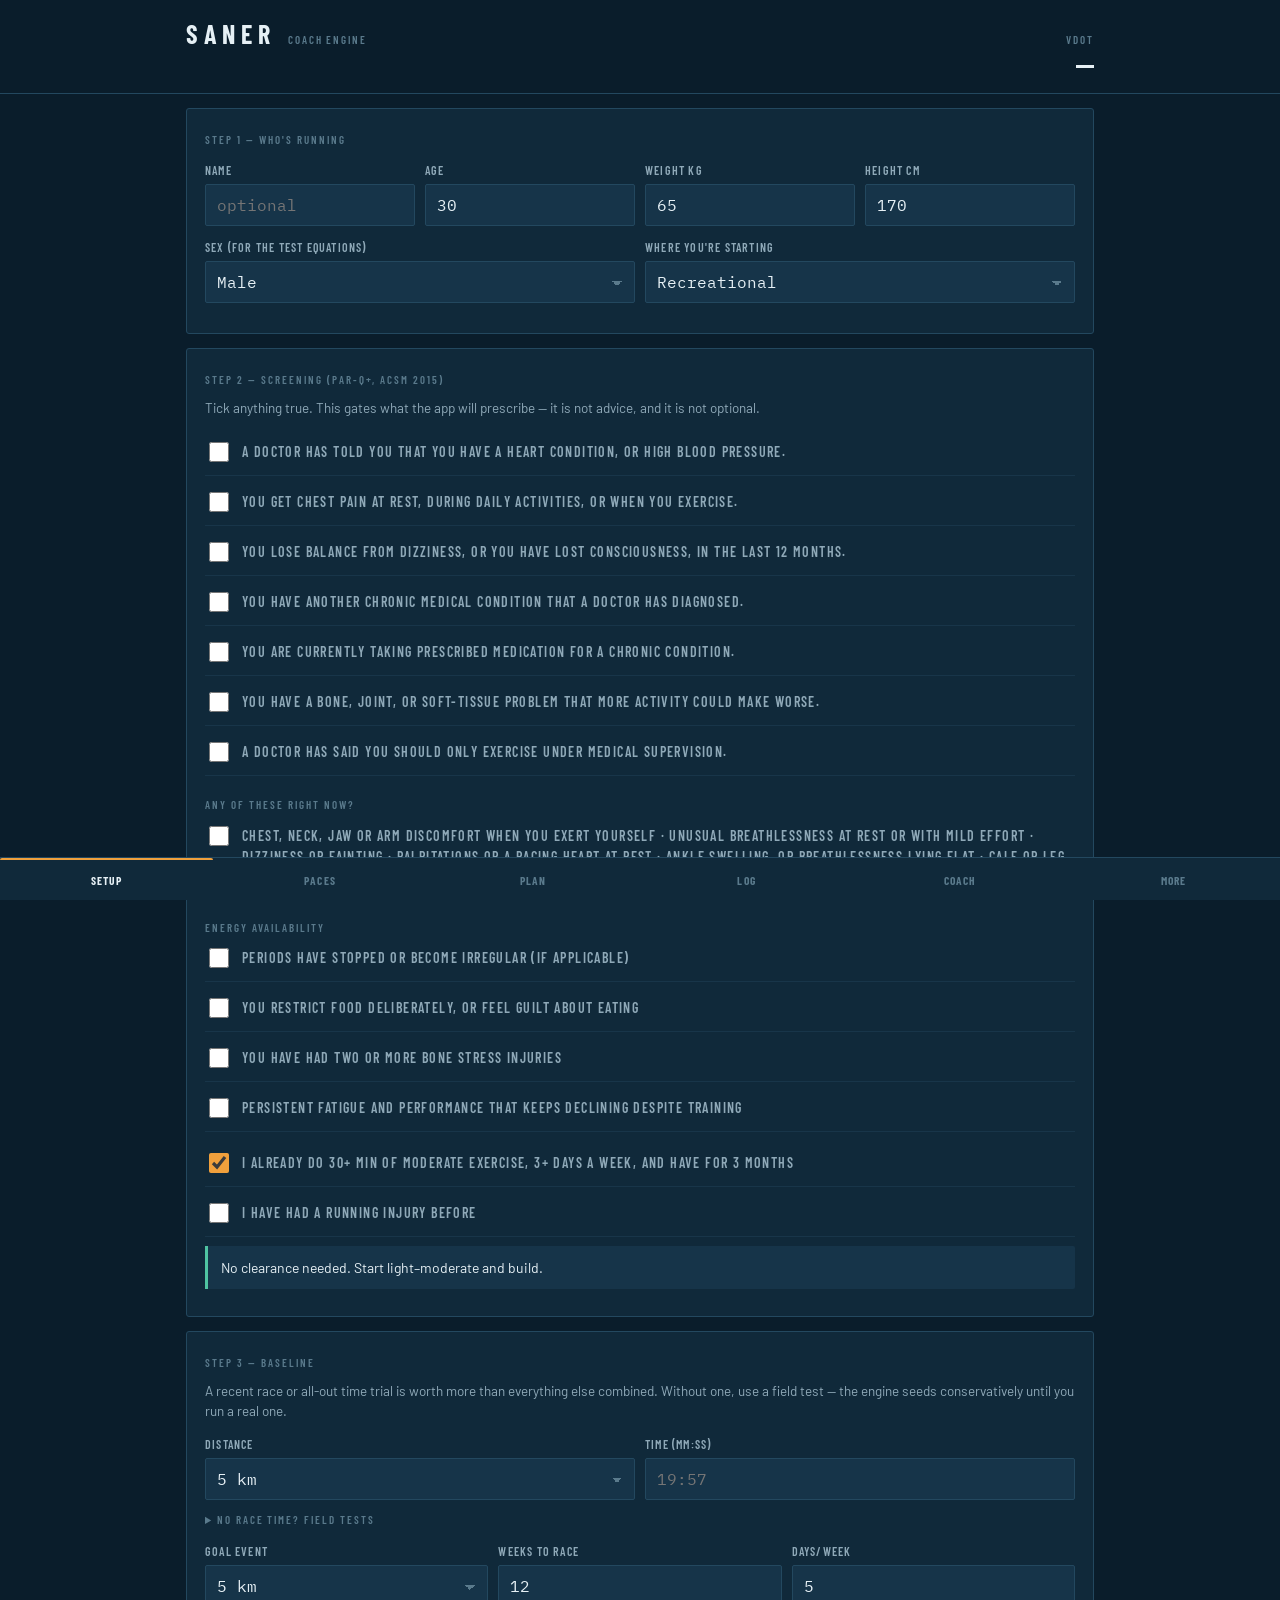
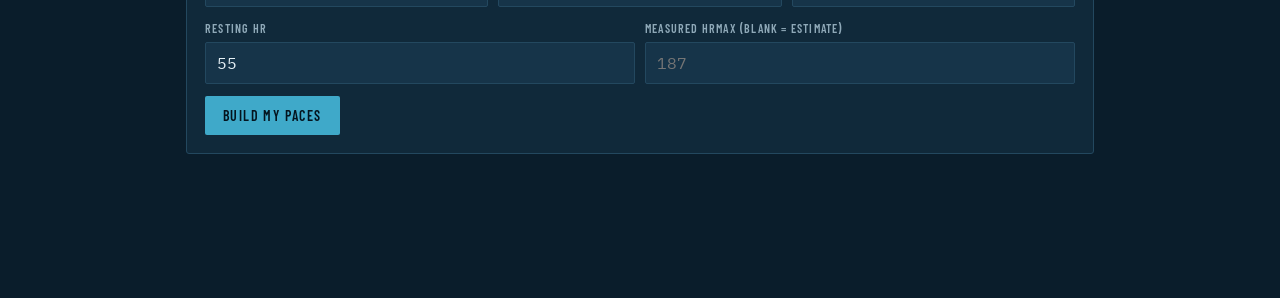
==== commit 3a61bdd7: "Replace app with Saner Coach engine: screening, adaptive log, AI coach Rebuild index.html on a more " ====
--- a/index.html
+++ b/index.html
@@ -1,134 +1,1051 @@
-<!doctype html>
+<!DOCTYPE html>
 <html lang="en">
 <head>
-  <meta charset="utf-8" />
-  <meta name="viewport" content="width=device-width, initial-scale=1, viewport-fit=cover" />
-  <title>Biomechanics — Study System</title>
-  <meta name="description" content="A daily study system for biomechanics: flashcards with spaced repetition, quizzes, the 13-week map, formulas, and an error log." />
-  <meta name="theme-color" content="#2f6f6b" />
-  <link rel="icon" href="data:image/svg+xml,<svg xmlns='http://www.w3.org/2000/svg' viewBox='0 0 100 100'><text y='.9em' font-size='90'>🦴</text></svg>" />
-  <link rel="stylesheet" href="css/style.css" />
+<meta charset="utf-8">
+<meta name="viewport" content="width=device-width,initial-scale=1,viewport-fit=cover">
+<meta name="theme-color" content="#0A1D2B">
+<meta name="apple-mobile-web-app-capable" content="yes">
+<meta name="apple-mobile-web-app-status-bar-style" content="black-translucent">
+<meta name="apple-mobile-web-app-title" content="Saner Coach">
+<title>Saner Coach — running coach engine</title>
+<meta name="description" content="Training paces, a periodized plan, and load tracking for any runner — beginner to elite, 800 m to marathon. Runs entirely on your device.">
+<meta property="og:type" content="website">
+<meta property="og:title" content="Saner Coach — running coach engine">
+<meta property="og:description" content="Enter one race result. Get your five training paces, a full periodized plan, and a log that recalibrates as you run. Free, offline, no account.">
+<meta property="og:site_name" content="Saner Coach">
+<meta name="twitter:card" content="summary_large_image">
+<meta name="twitter:title" content="Saner Coach — running coach engine">
+<meta name="twitter:description" content="Training paces and a periodized plan for any runner, 800 m to marathon. Runs on your device.">
+<!-- To get a picture in the link preview, upload a 1200x630 image beside this file
+     and add: <meta property="og:image" content="https://YOURNAME.github.io/REPO/preview.png"> -->
+<link rel="icon" href="data:image/svg+xml,%3Csvg xmlns='http://www.w3.org/2000/svg' viewBox='0 0 64 64'%3E%3Crect width='64' height='64' fill='%230A1D2B'/%3E%3Crect x='8' y='26' width='48' height='4' fill='%233FA9C9'/%3E%3Crect x='8' y='34' width='34' height='4' fill='%23C9D14E'/%3E%3Crect x='8' y='42' width='20' height='4' fill='%23E85D4A'/%3E%3C/svg%3E">
+<link rel="apple-touch-icon" href="data:image/svg+xml,%3Csvg xmlns='http://www.w3.org/2000/svg' viewBox='0 0 180 180'%3E%3Crect width='180' height='180' fill='%230A1D2B'/%3E%3Crect x='24' y='72' width='132' height='11' fill='%233FA9C9'/%3E%3Crect x='24' y='94' width='94' height='11' fill='%23C9D14E'/%3E%3Crect x='24' y='116' width='56' height='11' fill='%23E85D4A'/%3E%3C/svg%3E">
+<link rel="preconnect" href="https://fonts.googleapis.com">
+<link rel="preconnect" href="https://fonts.gstatic.com" crossorigin>
+<link href="https://fonts.googleapis.com/css2?family=Barlow+Condensed:wght@500;600;700&family=Barlow:wght@400;500;600&family=IBM+Plex+Mono:wght@400;500;600&display=swap" rel="stylesheet">
+<style>
+*{box-sizing:border-box;-webkit-tap-highlight-color:transparent}
+:root{
+  --surface-0:#0A1D2B;--surface-1:#10293A;--surface-2:#163449;--line:#23485F;
+  --ink:#E6F0F5;--ink-dim:#8FA9B8;--ink-faint:#5A7A8C;
+  --z-e:#3FA9C9;--z-m:#4FC3A1;--z-t:#C9D14E;--z-i:#F0A03C;--z-r:#E85D4A;
+}
+html,body{margin:0;padding:0}
+body{background:var(--surface-0);color:var(--ink);font-size:15px;line-height:1.5;
+  font-family:'Barlow',system-ui,-apple-system,sans-serif;
+  padding-bottom:env(safe-area-inset-bottom);-webkit-font-smoothing:antialiased}
+h1,h2,h3,.disp{font-family:'Barlow Condensed',ui-sans-serif,'Arial Narrow',sans-serif;
+  text-transform:uppercase;letter-spacing:.06em;font-weight:700;margin:0}
+.num{font-family:'IBM Plex Mono',ui-monospace,'SF Mono',Menlo,monospace;font-variant-numeric:tabular-nums}
+.eyebrow{font-family:'Barlow Condensed',ui-sans-serif,sans-serif;text-transform:uppercase;
+  letter-spacing:.18em;font-size:11px;color:var(--ink-faint);font-weight:600}
+.wrap{max-width:940px;margin:0 auto;padding:0 16px 130px}
+.top{border-bottom:1px solid var(--line);background:var(--surface-0);position:sticky;top:0;z-index:20;
+  padding-top:env(safe-area-inset-top)}
+.topin{max-width:940px;margin:0 auto;padding:14px 16px;display:flex;align-items:baseline;gap:12px}
+.mark{font-size:26px;letter-spacing:.22em}
+.readout{margin-left:auto;text-align:right}
+.readout .v{font-size:30px;line-height:1;font-weight:600}
+.card{background:var(--surface-1);border:1px solid var(--line);border-radius:3px;padding:18px;margin:14px 0}
+.card.tight{padding:14px}
+.row{display:flex;gap:10px;flex-wrap:wrap}
+label{display:block;font-size:12px;letter-spacing:.1em;text-transform:uppercase;color:var(--ink-dim);
+  margin-bottom:5px;font-family:'Barlow Condensed',ui-sans-serif,sans-serif;font-weight:600}
+input,select,textarea{background:var(--surface-2);border:1px solid var(--line);color:var(--ink);
+  padding:10px 11px;border-radius:2px;font-family:'IBM Plex Mono',ui-monospace,monospace;
+  font-size:16px;width:100%;-webkit-appearance:none;appearance:none}
+select{background-image:linear-gradient(45deg,transparent 50%,var(--ink-faint) 50%),
+  linear-gradient(135deg,var(--ink-faint) 50%,transparent 50%);
+  background-position:calc(100% - 17px) 19px,calc(100% - 12px) 19px;
+  background-size:5px 5px,5px 5px;background-repeat:no-repeat;padding-right:32px}
+input:focus,select:focus,textarea:focus{outline:2px solid var(--z-e);outline-offset:1px}
+.fld{flex:1;min-width:120px;margin-bottom:12px}
+button{font-family:'Barlow Condensed',ui-sans-serif,sans-serif;text-transform:uppercase;
+  letter-spacing:.1em;font-weight:600;font-size:14px;cursor:pointer;background:var(--z-e);
+  color:#04141E;border:none;padding:11px 18px;border-radius:2px}
+button:hover{filter:brightness(1.12)}
+button:disabled{opacity:.4;cursor:not-allowed}
+button.ghost{background:transparent;color:var(--ink-dim);border:1px solid var(--line)}
+button.danger{background:transparent;color:var(--z-r);border:1px solid var(--z-r)}
+table{width:100%;border-collapse:collapse}
+th{text-align:left;font-family:'Barlow Condensed',ui-sans-serif,sans-serif;text-transform:uppercase;
+  letter-spacing:.12em;font-size:11px;color:var(--ink-faint);font-weight:600;padding:6px 8px;
+  border-bottom:1px solid var(--line)}
+td{padding:8px;border-bottom:1px solid rgba(35,72,95,.5);font-size:14px}
+.zdot{width:9px;height:9px;border-radius:50%;display:inline-block;margin-right:8px}
+.tabs{position:fixed;bottom:0;left:0;right:0;background:var(--surface-1);border-top:1px solid var(--line);
+  display:flex;z-index:30;padding-bottom:env(safe-area-inset-bottom)}
+.tabs button{flex:1;background:none;color:var(--ink-faint);border:none;padding:13px 2px;
+  border-top:2px solid transparent;font-size:11.5px;letter-spacing:.1em}
+.tabs button.on{color:var(--ink);border-top-color:var(--z-i)}
+.flag{border-left:3px solid;padding:11px 13px;margin:9px 0;font-size:14px;background:var(--surface-2);
+  border-radius:0 2px 2px 0}
+.flag.stop{border-color:var(--z-r)}
+.flag.warn{border-color:var(--z-i)}
+.flag.ok{border-color:var(--z-m)}
+.chk{display:flex;gap:10px;align-items:flex-start;padding:10px 0;
+  border-bottom:1px solid rgba(35,72,95,.4);cursor:pointer;font-size:14px}
+.chk input{width:20px;height:20px;flex:none;margin-top:1px;accent-color:var(--z-i);-webkit-appearance:auto;appearance:auto}
+.bubble{padding:11px 14px;border-radius:3px;margin:9px 0;max-width:88%;font-size:14.5px;white-space:pre-wrap}
+.bubble.me{background:var(--surface-2);margin-left:auto}
+.bubble.ai{background:var(--surface-1);border:1px solid var(--line)}
+.pill{display:inline-block;font-family:'Barlow Condensed',ui-sans-serif,sans-serif;font-size:11px;
+  letter-spacing:.12em;text-transform:uppercase;padding:2px 8px;border-radius:2px;
+  border:1px solid var(--line);color:var(--ink-dim)}
+.muted{color:var(--ink-dim);font-size:13.5px}
+.faint{color:var(--ink-faint);font-size:12.5px}
+summary{cursor:pointer}
+.wkhead{display:flex;align-items:center;gap:10px;cursor:pointer}
+@media (max-width:560px){.readout .v{font-size:24px}.mark{font-size:20px}.card{padding:14px}}
+@media (prefers-reduced-motion:reduce){*{transition:none!important;animation:none!important}}
+</style>
 </head>
 <body>
-  <div class="app">
-    <header class="top">
-      <div class="brand-row">
-        <span class="dot"></span>
-        <h1>Biomechanics · Study System</h1>
-        <span class="spacer"></span>
-        <button id="themeBtn" class="theme-btn">◐ Auto</button>
-        <button id="resetBtn" class="reset-btn" title="Reset all progress">Reset</button>
-      </div>
-      <nav class="tabs">
-        <button class="tab" data-view="dashboard">Today</button>
-        <button class="tab" data-view="flashcards">Flashcards</button>
-        <button class="tab" data-view="quiz">Quiz</button>
-        <button class="tab" data-view="labs">Labs</button>
-        <button class="tab" data-view="weeks">13-Week Map</button>
-        <button class="tab" data-view="formulas">Formulas</button>
-        <button class="tab" data-view="math">Math Prep</button>
-        <button class="tab" data-view="errors">Error Log</button>
-        <button class="tab" data-view="library">Library</button>
-        <button class="tab" data-view="rules">Rules</button>
-      </nav>
-    </header>
-
-    <!-- DASHBOARD -->
-    <section id="view-dashboard" class="view"></section>
-
-    <!-- FLASHCARDS -->
-    <section id="view-flashcards" class="view">
-      <h2 class="view-title">Flashcards</h2>
-      <p class="view-sub">Spaced repetition — cards resurface right as you're about to forget. Tap to flip · <b>space</b> reveals · <b>1–4</b> grade. Grade honestly; "Again" re-shows this session.</p>
-      <div class="card">
-        <div class="fc-toolbar">
-          <select id="fcWeek"></select>
-          <select id="fcType"></select>
-          <span style="color:var(--text-soft);font-size:.82rem">Discrimination & application cards are what produce A's.</span>
-        </div>
-      </div>
-      <div id="fcProgress"></div>
-      <div id="fcStage" class="fc-stage"></div>
-      <div id="fcControls"></div>
-    </section>
-
-    <!-- QUIZ -->
-    <section id="view-quiz" class="view">
-      <h2 class="view-title">Learning Quiz</h2>
-      <p class="view-sub">10 questions a round, drawn from every week. Wrong answers can go straight to your Error Log.</p>
-      <div class="card">
-        <div class="fc-toolbar">
-          <select id="qzWeek"></select>
-          <button id="qzStart" class="btn">Start / new quiz</button>
-        </div>
-      </div>
-      <div id="qzStage"></div>
-    </section>
-
-    <!-- LABS -->
-    <section id="view-labs" class="view">
-      <h2 class="view-title">Laboratory Activities</h2>
-      <p class="view-sub">Hands-on labs. Your body is the apparatus — observe, measure, and describe movement in biomechanical language.</p>
-      <div id="labList"></div>
-    </section>
-
-    <!-- WEEKS -->
-    <section id="view-weeks" class="view"></section>
-
-    <!-- FORMULAS -->
-    <section id="view-formulas" class="view">
-      <h2 class="view-title">Formula Sheet</h2>
-      <p class="view-sub">The quantitative half in one place. Building this by hand IS the studying — but keep it here to drill. <b>Units on every line.</b></p>
-      <div id="formulaList"></div>
-    </section>
-
-    <!-- MATH PREP -->
-    <section id="view-math" class="view">
-      <h2 class="view-title">Math Prep Track</h2>
-      <p class="view-sub">10 min/day during Weeks 1–6, while content is light. By Week 8 you're the only person for whom the maths isn't the hard part.</p>
-      <div id="mathList"></div>
-      <div class="callout">And forever: <b>units on every line.</b> Not just the answer — every line. If your units come out wrong, your working is wrong, and you'll know before the examiner does.</div>
-    </section>
-
-    <!-- ERROR LOG -->
-    <section id="view-errors" class="view">
-      <h2 class="view-title">Error Log</h2>
-      <p class="view-sub">One line per mistake: what you got wrong · what's actually true · the one-sentence reason. Read it before every exam.</p>
-      <div class="card">
-        <h3>Add an entry</h3>
-        <div class="errform">
-          <input id="errWrong" placeholder="What I got wrong…" />
-          <input id="errTruth" placeholder="What's actually true…" />
-          <input id="errReason" placeholder="The one-sentence reason I got it wrong (optional)" />
-        </div>
-        <button id="errAdd" class="btn">Add to log</button>
-      </div>
-      <div id="errList"></div>
-    </section>
-
-    <!-- LIBRARY -->
-    <section id="view-library" class="view">
-      <h2 class="view-title">Free Library</h2>
-      <p class="view-sub">All legal, all free, no login. Download the Hamm PDF today so you have it offline.</p>
-      <div class="card"><div id="resList"></div></div>
-    </section>
-
-    <!-- RULES -->
-    <section id="view-rules" class="view">
-      <h2 class="view-title">Two subjects, one name</h2>
-      <p class="view-sub">Your course is two different subjects wearing one name. Understand this first.</p>
-      <div class="card"><div id="shapeBox"></div></div>
-      <h2 class="view-title" style="margin-top:26px">The Rules</h2>
-      <p class="view-sub">Pin these.</p>
-      <div class="card"><ol id="ruleList" class="rule-list"></ol></div>
-    </section>
-
-    <footer class="foot">
-      Built from your Biomechanics study system · progress saved in this browser · works offline
-    </footer>
-  </div>
-
-  <script src="js/content.js"></script>
-  <script src="js/app.js"></script>
+
+<header class="top"><div class="topin">
+  <span class="mark disp">SANER</span>
+  <span class="eyebrow">coach engine</span>
+  <div class="readout"><div class="eyebrow">VDOT</div><div class="v num" id="vdotOut">—</div></div>
+</div></header>
+
+<main class="wrap" id="view"></main>
+
+<nav class="tabs" id="tabs"></nav>
+
+<script>
+"use strict";
+
+/* ============================================================================
+   SANER COACH — standalone. No server, no account, no Claude.ai.
+   Everything below runs from this one file. Your data stays in this browser.
+   ==========================================================================*/
+
+/* ---------------------------------------------------------------- ENGINE --*/
+
+const DISTANCES=[
+  {id:"800",m:800,label:"800 m"},{id:"1500",m:1500,label:"1500 m"},{id:"mile",m:1609,label:"Mile"},
+  {id:"3000",m:3000,label:"3000 m"},{id:"5000",m:5000,label:"5 km"},{id:"10000",m:10000,label:"10 km"},
+  {id:"half",m:21097,label:"Half"},{id:"marathon",m:42195,label:"Marathon"}];
+
+// Daniels & Gilbert (1979). v in m/min.
+const vo2FromVel=v=>-4.6+0.182258*v+0.000104*v*v;
+const velFromVo2=vo2=>{const a=0.000104,b=0.182258,c=-4.6-vo2;
+  return(-b+Math.sqrt(b*b-4*a*c))/(2*a)};
+const pctMax=t=>0.8+0.1894393*Math.exp(-0.012778*t)+0.2989558*Math.exp(-0.1932605*t);
+
+const vdotFromRace=(m,s)=>{const t=s/60;if(t<=0||m<=0)return null;
+  return vo2FromVel(m/t)/pctMax(t)};
+
+const timeAtVdot=(vd,m)=>{let lo=.5,hi=600;
+  for(let i=0;i<80;i++){const mid=(lo+hi)/2;
+    (vo2FromVel(m/mid)/pctMax(mid))>vd?lo=mid:hi=mid;}
+  return((lo+hi)/2)*60};
+
+const paceForDuration=(vd,min)=>60000/velFromVo2(vd*pctMax(min));
+const pctPace=(vd,p)=>60000/velFromVo2(vd*p);
+
+/* The Daniels-Gilbert curve is fitted to races of a few minutes up to about an
+   hour. Past that it over-predicts, because a marathon is limited by fuel and
+   mechanical damage, not only oxygen — run raw it puts a VDOT 50 athlete at
+   3:10 when the real answer is 3:21. This is the fraction of VDOT actually
+   holdable for a marathon, fitted to Daniels' published table. It rises with
+   fitness because faster runners finish sooner.                             */
+const mPct=vd=>Math.max(.73,Math.min(.84,0.764+(vd-50)*0.00155));
+const marathonPace=vd=>60000/velFromVo2(vd*mPct(vd));
+const raceTimeAtVdot=(vd,m)=>m>30000?(marathonPace(vd)*m)/1000:timeAtVdot(vd,m);
+
+function zonesFromVdot(vd){
+  const M=marathonPace(vd);
+  const slow=Math.max(70,Math.min(95,90-(vd-40)*0.5));
+  return{
+    E:{lo:M+slow,hi:M+45,name:"Easy"},
+    M:{lo:M,hi:M,name:"Marathon"},
+    T:{lo:paceForDuration(vd,60),hi:paceForDuration(vd,60),name:"Threshold"},
+    I:{lo:pctPace(vd,1.0),hi:pctPace(vd,1.0),name:"Interval"},
+    R:{lo:pctPace(vd,1.075),hi:pctPace(vd,1.075),name:"Repetition"}};
+}
+
+const riegel=(t1,d1,d2)=>t1*Math.pow(d2/d1,d2>42195?1.08:1.06);
+
+function criticalSpeed(trials){
+  const p=trials.filter(t=>t.m>0&&t.s>0);
+  if(p.length<2)return null;
+  const n=p.length,sx=p.reduce((a,q)=>a+q.s,0),sy=p.reduce((a,q)=>a+q.m,0),
+        sxy=p.reduce((a,q)=>a+q.s*q.m,0),sxx=p.reduce((a,q)=>a+q.s*q.s,0),
+        den=n*sxx-sx*sx;
+  if(Math.abs(den)<1e-9)return null;
+  const cs=(n*sxy-sx*sy)/den,dP=(sy-cs*sx)/n;
+  if(cs<=0||dP<=0)return null;
+  return{cs:cs,dPrime:dP,pace:1000/cs};
+}
+
+const tanakaHRmax=age=>Math.round(208-0.7*age);
+const karvonen=(hm,hr,f)=>Math.round(f*(hm-hr)+hr);
+const minetti=g=>155.4*Math.pow(g,5)-30.4*Math.pow(g,4)-43.3*Math.pow(g,3)+46.3*g*g+19.5*g+3.6;
+const gapFactor=pct=>minetti(pct/100)/3.6;
+
+const sessionLoad=(rpe,min)=>Math.round(rpe*min);
+function weekLoadStats(daily){
+  const n=daily.length||1,total=daily.reduce((a,b)=>a+b,0),mean=total/n;
+  const sd=Math.sqrt(daily.reduce((a,b)=>a+(b-mean)*(b-mean),0)/n)||0;
+  const mono=sd>0?mean/sd:0;
+  return{total:Math.round(total),monotony:+mono.toFixed(2),strain:Math.round(total*mono)};
+}
+
+function detrainFactor(d){
+  if(d<=10)return 1;
+  const p=[[10,0],[28,.06],[63,.19],[77,.25]];
+  for(let i=0;i<p.length-1;i++){
+    const a=p[i],b=p[i+1];
+    if(d<=b[0])return 1-(a[1]+((d-a[0])/(b[0]-a[0]))*(b[1]-a[1]));
+  }
+  return .72;
+}
+
+const rockportVo2=o=>132.853-0.0769*(o.weightKg*2.20462)-0.3877*o.age+6.315*(o.male?1:0)
+  -3.2649*o.minutes-0.1565*o.hr;
+const cooperVo2=m=>(m-504.9)/44.73;
+
+/* ---------------------------------------------------------------- FORMAT --*/
+function fmtTime(s){
+  if(s==null||!isFinite(s))return"--";
+  s=Math.round(s);
+  const h=Math.floor(s/3600),m=Math.floor((s%3600)/60),x=s%60;
+  return h?h+":"+String(m).padStart(2,"0")+":"+String(x).padStart(2,"0")
+          :m+":"+String(x).padStart(2,"0");
+}
+const fmtPace=fmtTime;
+function parseTime(str){
+  if(!str)return null;
+  const p=String(str).trim().split(":").map(Number);
+  if(p.some(isNaN))return null;
+  if(p.length===3)return p[0]*3600+p[1]*60+p[2];
+  if(p.length===2)return p[0]*60+p[1];
+  return p[0];
+}
+const lapFrom=(sec,m)=>sec*m/1000;
+const esc=s=>String(s==null?"":s).replace(/[&<>"']/g,c=>
+  ({"&":"&amp;","<":"&lt;",">":"&gt;",'"':"&quot;","'":"&#39;"}[c]));
+
+/* ----------------------------------------------------------------- GUARD --*/
+
+const PARQ=[
+ "A doctor has told you that you have a heart condition, or high blood pressure.",
+ "You get chest pain at rest, during daily activities, or when you exercise.",
+ "You lose balance from dizziness, or you have lost consciousness, in the last 12 months.",
+ "You have another chronic medical condition that a doctor has diagnosed.",
+ "You are currently taking prescribed medication for a chronic condition.",
+ "You have a bone, joint, or soft-tissue problem that more activity could make worse.",
+ "A doctor has said you should only exercise under medical supervision."];
+
+const RED_FLAGS=[
+ "Chest, neck, jaw or arm discomfort when you exert yourself",
+ "Unusual breathlessness at rest or with mild effort",
+ "Dizziness or fainting",
+ "Palpitations or a racing heart at rest",
+ "Ankle swelling, or breathlessness lying flat",
+ "Calf or leg pain that starts when walking and stops when you rest"];
+
+const LEA_FLAGS=[
+ "Periods have stopped or become irregular (if applicable)",
+ "You restrict food deliberately, or feel guilt about eating",
+ "You have had two or more bone stress injuries",
+ "Persistent fatigue and performance that keeps declining despite training"];
+
+function acsmClearance(o){
+  if(o.symptoms)return{level:"stop",text:"Stop. Get medical clearance before any exercise — you've reported a symptom that needs a doctor first."};
+  if(o.disease&&!o.active)return{level:"clear",text:"Get medical clearance before starting. Known condition and not currently active."};
+  if(o.disease&&o.active)return{level:"clear-vig",text:"You can continue light–moderate exercise. Get clearance before stepping up to vigorous work."};
+  if(!o.active&&o.wantsVigorous)return{level:"advise",text:"Clearance isn't required to start light–moderate exercise, but it's recommended before vigorous training."};
+  return{level:"ok",text:"No clearance needed. Start light–moderate and build."};
+}
+
+/* ------------------------------------------------------------ PLAN ENGINE --*/
+
+const LEVELS={
+  never:{label:"Never run",days:3,startKm:0,step:0,maxKm:25,quality:0},
+  returning:{label:"Coming back",days:4,startKm:15,step:.06,maxKm:55,quality:1},
+  recreational:{label:"Recreational",days:4,startKm:30,step:.07,maxKm:75,quality:2},
+  competitive:{label:"Competitive",days:6,startKm:60,step:.07,maxKm:120,quality:3},
+  advanced:{label:"Advanced/elite",days:7,startKm:90,step:.06,maxKm:180,quality:3}};
+
+const eventGroup=m=>m<=1609?"speed":m<=5000?"middle":"long";
+
+function phaseFor(w,weeks){
+  if(weeks-w<=2)return"Taper";
+  const f=w/weeks;
+  return f<.45?"Base":f<.8?"Build":"Peak";
+}
+
+function walkRunWeek(w){
+  const t=[{run:1,walk:2,reps:8},{run:1,walk:2,reps:10},{run:2,walk:2,reps:7},
+    {run:3,walk:2,reps:6},{run:4,walk:2,reps:5},{run:5,walk:2,reps:4},
+    {run:7,walk:2,reps:3},{run:10,walk:2,reps:3},{run:12,walk:1,reps:2},
+    {run:20,walk:1,reps:1},{run:25,walk:0,reps:1},{run:30,walk:0,reps:1}];
+  return t[Math.min(w,t.length-1)];
+}
+
+function generatePlan(o){
+  const cfg=LEVELS[o.level],grp=eventGroup(o.eventM),z=o.vdot?zonesFromVdot(o.vdot):null;
+  const out=[];let km=o.startKm||cfg.startKm;
+
+  for(let w=0;w<o.weeks;w++){
+    const phase=phaseFor(w,o.weeks);
+    const down=w>0&&(w+1)%4===0&&phase!=="Taper";
+
+    if(o.level==="never"){
+      const t=walkRunWeek(w);
+      const desc=t.walk?t.reps+" × ("+t.run+" min jog / "+t.walk+" min walk)"
+                       :t.run+" min continuous easy jog";
+      out.push({week:w+1,phase:w<10?"On-ramp":"Base",volume:null,down:false,sessions:[
+        {d:"Mon",type:"off",text:"Rest or 20 min walk"},
+        {d:"Tue",type:"E",text:desc+" — conversational the whole way"},
+        {d:"Wed",type:"off",text:"Rest, or strength: bodyweight squat / hinge / calf raise / plank"},
+        {d:"Thu",type:"E",text:desc},
+        {d:"Fri",type:"off",text:"Rest"},
+        {d:"Sat",type:"E",text:desc+(w>=6?" + 5 min extra walk":"")},
+        {d:"Sun",type:"off",text:"Rest or 30 min walk"}]});
+      continue;
+    }
+
+    if(w>0)km=Math.min(cfg.maxKm,km*(1+cfg.step));
+    let vol=down?km*.75:km;
+    if(phase==="Taper")vol=km*(o.weeks-w===2?.55:.45);
+
+    const days=o.daysPerWeek||cfg.days;
+    const long=Math.round(vol*(grp==="long"?.3:.24));
+    const P=(zone,m)=>z?fmtTime(lapFrom(z[zone].lo,m)):"--";
+    const pk=zone=>z?fmtPace(z[zone].lo)+"/km":"--";
+
+    const q=[];
+    if(phase==="Base"){
+      q.push({type:"T",text:"Threshold: 4 × 6 min at "+pk("T")+", 90 s jog between"});
+      if(cfg.quality>=2)q.push({type:"R",text:"Hills: 8 × 10 s uphill sprint, walk down full recovery"});
+    }else if(phase==="Build"){
+      if(grp==="speed"){
+        q.push({type:"I",text:"Intervals: 6 × 800 m at "+pk("I")+" ("+P("I",800)+" each), 90 s jog"});
+        q.push({type:"R",text:"Reps: 8 × 200 m at "+pk("R")+" ("+P("R",200)+"), full recovery"});
+      }else if(grp==="middle"){
+        q.push({type:"I",text:"Intervals: 5 × 1000 m at "+pk("I")+" ("+P("I",1000)+"), 2:30 jog"});
+        q.push({type:"T",text:"Threshold: 2 × 15 min at "+pk("T")+", 3 min jog"});
+      }else{
+        q.push({type:"T",text:"Threshold: 3 × 12 min at "+pk("T")+", 2 min jog"});
+        q.push({type:"I",text:"Intervals: 5 × 3 min at "+pk("I")+", 3 min jog"});
+      }
+    }else if(phase==="Peak"){
+      if(grp==="speed"){
+        q.push({type:"R",text:"Race-specific: 3 × 400 m at "+pk("R")+" ("+P("R",400)+"), 4 min rest — then 1 × 600 m all out"});
+        q.push({type:"I",text:"Broken race: 500 m + 300 m at goal pace, 3 min rest"});
+      }else if(grp==="middle"){
+        q.push({type:"I",text:"Race-specific: 3 × 1200 m at goal pace, 3 min jog"});
+        q.push({type:"T",text:"Cruise: 5 × 1 km at "+pk("T")+", 60 s jog"});
+      }else{
+        q.push({type:"M",text:"Race-pace: "+Math.round(vol*.2)+" km at "+pk("M")+" inside a longer run"});
+        q.push({type:"T",text:"Threshold: 20 min continuous at "+pk("T")});
+      }
+    }else{
+      q.push({type:"T",text:"Sharpener: 3 × 4 min at "+pk("T")+", 2 min jog — hold the intensity, cut the volume"});
+      if(grp!=="long")q.push({type:"R",text:"4 × 200 m at "+pk("R")+" ("+P("R",200)+"), full recovery"});
+    }
+
+    const qCount=Math.max(1,Math.min(q.length,cfg.quality===1?1:2));
+    const names=["Mon","Tue","Wed","Thu","Fri","Sat","Sun"];
+    const qDays=qCount===2?[1,4]:[2];
+    const used=qDays.concat([6]);
+    const free=[0,1,2,3,4,5].filter(i=>used.indexOf(i)===-1);
+    const easyCount=Math.max(0,days-qCount-1);
+    // Rest Monday first, then Friday — keeps quality days flanked by easy ones.
+    const restSet=[0,4,3,5,2,1].filter(i=>free.indexOf(i)>-1)
+                               .slice(0,Math.max(0,free.length-easyCount));
+    let easyKm=Math.max(4,Math.round((vol-long-qCount*10)/Math.max(1,easyCount)));
+    // Nobody runs a 21 km "easy run" four times a week. Past ~16 km it's a double.
+    let dbl="";
+    if(easyKm>16){dbl=" — split "+Math.round(easyKm*.6)+" km AM + "+Math.round(easyKm*.4)+" km PM";}
+    const S=[];
+
+    names.forEach((d,i)=>{
+      if(i===6){
+        S.push({d:d,type:"L",text:"Long run "+long+" km easy at "+pk("E")+
+          (grp==="long"&&phase!=="Base"?" — last "+Math.round(long*.25)+" km at "+pk("M"):"")});
+      }else if(qDays.indexOf(i)>-1&&q.length){
+        const s=q.shift();
+        S.push({d:d,type:s.type,text:s.text+" — 15 min warm-up and cool-down either side"});
+      }else if(restSet.indexOf(i)>-1){
+        S.push({d:d,type:"off",text:"Rest"});
+      }else{
+        S.push({d:d,type:"E",text:easyKm+" km easy at "+pk("E")+dbl+
+          (i===2&&cfg.quality>=2?" + 4 × 100 m strides":"")});
+      }
+    });
+    out.push({week:w+1,phase:phase,volume:Math.round(vol),down:down,sessions:S});
+  }
+  return out;
+}
+
+/* ---------------------------------------------------------------- MEMORY --*/
+
+const KEY="sanercoach:v1";
+const S={tab:"setup",ath:null,log:[],cfg:{apiKey:"",model:"claude-sonnet-5"},chat:[],openWeek:0};
+
+const DEFAULT_ATH={name:"",age:30,male:true,weightKg:65,heightCm:170,level:"recreational",
+  parq:[false,false,false,false,false,false,false],symptoms:false,lea:[],active:true,
+  priorInjury:false,raceDist:"5000",raceTime:"",vdot:null,event:"5000",weeks:12,days:5,
+  hrRest:55,hrMax:null,done:false};
+
+function persist(){
+  try{localStorage.setItem(KEY,JSON.stringify({ath:S.ath,log:S.log,cfg:S.cfg,chat:S.chat}));}
+  catch(e){/* private mode or full — app still works this session */}
+}
+function restore(){
+  let d=null;
+  try{d=JSON.parse(localStorage.getItem(KEY)||"null");}catch(e){}
+  S.ath=Object.assign({},DEFAULT_ATH,(d&&d.ath)||{});
+  S.ath.parq=(d&&d.ath&&d.ath.parq)||DEFAULT_ATH.parq.slice();
+  S.ath.lea=(d&&d.ath&&d.ath.lea)||[];
+  S.log=(d&&Array.isArray(d.log))?d.log:[];
+  S.cfg=Object.assign({apiKey:"",model:"claude-sonnet-5"},(d&&d.cfg)||{});
+  // Old saved configs may hold retired model IDs.
+  if(/4-6$|opus-4-5$|^claude-haiku-4-5$/.test(S.cfg.model))S.cfg.model="claude-sonnet-5";
+  S.chat=(d&&Array.isArray(d.chat))?d.chat:[];
+  S.tab=S.ath.done?"paces":"setup";
+}
+
+function recalibrate(vdot,log){
+  if(!log.length)return{vdot:vdot,notes:[]};
+  const notes=[];let v=vdot;
+  const perf=log.filter(e=>(e.type==="race"||e.type==="tt")&&e.meters&&e.seconds)
+    .sort((a,b)=>new Date(a.date)-new Date(b.date));
+  perf.forEach(p=>{
+    const raw=vdotFromRace(p.meters,p.seconds);
+    if(raw&&isFinite(raw)){
+      const b=v;v=.55*raw+.45*v;
+      notes.push(p.date+": "+(p.meters/1000).toFixed(2)+" km in "+fmtTime(p.seconds)+
+        " → VDOT "+b.toFixed(1)+" → "+v.toFixed(1));
+    }
+  });
+  const qual=log.filter(e=>e.rpe&&["T","I","R","M"].indexOf(e.zone)>-1).slice(-2);
+  if(qual.length===2&&qual.every(e=>e.rpe>=9)){v-=1;
+    notes.push("Two quality sessions at RPE 9+ — paces cut by one VDOT point. The prescription was too hot.");}
+  if(qual.length===2&&qual.every(e=>e.rpe<=5)){v+=.5;
+    notes.push("Two quality sessions felt easy — paces nudged up half a point.");}
+  const last=log.map(e=>new Date(e.date)).sort((a,b)=>b-a)[0];
+  const gap=Math.floor((Date.now()-last)/86400000);
+  if(gap>10){const f=detrainFactor(gap);v*=f;
+    notes.push(gap+" days without a logged run — fitness estimate reduced "+
+      Math.round((1-f)*100)+"% and the plan rebuilds from a lower base.");}
+  return{vdot:Math.max(25,Math.min(85,v)),notes:notes};
+}
+
+function guardFlags(){
+  const a=S.ath,f=[];
+  const bmi=a.weightKg/Math.pow(a.heightCm/100,2);
+  if(a.symptoms)f.push({sev:"stop",msg:"You reported a symptom that needs a doctor. Training is paused until you've been cleared."});
+  if(a.lea&&a.lea.length)f.push({sev:"stop",msg:"Low-energy-availability signs reported. Do not increase training — this needs a sports physician or dietitian first."});
+  if(a.parq.some(Boolean))f.push({sev:"warn",msg:"PAR-Q+ flagged. Get clearance before vigorous training."});
+  if(bmi>=30)f.push({sev:"warn",msg:"Higher injury risk at this body mass. Walk-run on-ramp and slower progression are deliberate."});
+  if(a.priorInjury)f.push({sev:"warn",msg:"Previous running injury raises new-injury odds sharply. Progression is capped tighter."});
+
+  const now=Date.now();
+  const wk=S.log.filter(e=>now-new Date(e.date)<7*86400000);
+  if(wk.length){
+    const daily=[0,0,0,0,0,0,0];
+    wk.forEach(e=>{const d=Math.floor((now-new Date(e.date))/86400000);
+      if(d<7)daily[d]+=sessionLoad(e.rpe||5,e.minutes||0);});
+    const st=weekLoadStats(daily);
+    if(st.monotony>2)f.push({sev:"warn",msg:"Training monotony "+st.monotony+
+      " — every day looks the same. Make easy days easier and hard days harder."});
+    if(st.strain>6000)f.push({sev:"warn",msg:"Weekly strain "+st.strain+" is high. Take a consolidation week."});
+  }
+  return f;
+}
+
+/* -------------------------------------------------------------- DERIVED ---*/
+const ZC={E:"var(--z-e)",M:"var(--z-m)",T:"var(--z-t)",I:"var(--z-i)",R:"var(--z-r)",
+  L:"var(--z-e)",off:"var(--ink-faint)"};
+
+function live(){
+  if(!S.ath.vdot)return{vdot:null,notes:[],zones:null};
+  const r=recalibrate(S.ath.vdot,S.log);
+  return{vdot:r.vdot,notes:r.notes,zones:zonesFromVdot(r.vdot)};
+}
+
+/* ------------------------------------------------------------- SPECTRUM ---*/
+function spectrumHTML(z){
+  const v=s=>60000/s;
+  const lo=v(z.E.lo)*.97,hi=v(z.R.hi)*1.03;
+  const x=s=>((v(s)-lo)/(hi-lo))*100;
+  const bands=[{k:"E",a:z.E.lo,b:z.E.hi},{k:"M",a:z.E.hi,b:z.M.lo},
+    {k:"T",a:z.T.lo*1.012,b:z.T.lo*.988},{k:"I",a:z.I.lo*1.012,b:z.I.lo*.988},
+    {k:"R",a:z.R.lo*1.015,b:z.R.lo*.985}];
+  let rects="",labels="";
+  bands.forEach(b=>{
+    const x1=x(b.a),x2=x(b.b);
+    rects+='<rect x="'+Math.min(x1,x2)+'" y="9" width="'+Math.max(.7,Math.abs(x2-x1))+
+      '" height="8" fill="'+ZC[b.k]+'" opacity=".92"/>';
+    const mid=Math.max(2,Math.min(96,(x1+x2)/2));
+    labels+='<div class="disp" style="position:absolute;left:'+mid+'%;transform:translateX(-50%);'+
+      'text-align:center;font-size:15px;color:'+ZC[b.k]+'">'+b.k+
+      '<div class="num" style="font-size:10.5px;color:var(--ink-faint);letter-spacing:0">'+
+      fmtPace(b.k==="E"?z.E.hi:z[b.k].lo)+'</div></div>';
+  });
+  return '<div style="margin:6px 0 4px">'+
+    '<svg viewBox="0 0 100 26" preserveAspectRatio="none" style="width:100%;height:74px">'+
+    '<rect x="0" y="9" width="100" height="8" fill="var(--surface-2)"/>'+rects+'</svg>'+
+    '<div style="position:relative;height:34px;margin-top:-30px">'+labels+'</div>'+
+    '<div class="faint" style="margin-top:26px">Slower ← velocity → faster. Easy is a wide window '+
+    'you cannot really get wrong. Threshold and interval are narrow — that is where seconds per '+
+    'kilometre actually decide whether the session works.</div></div>';
+}
+
+/* ------------------------------------------------------------------ VIEWS -*/
+
+function vSetup(){
+  const a=S.ath;
+  const bmi=a.weightKg/Math.pow(a.heightCm/100,2);
+  const cl=acsmClearance({active:a.active,disease:a.parq.slice(0,5).some(Boolean),
+    symptoms:a.symptoms,wantsVigorous:a.level!=="never"});
+  const opt=(v,sel)=>DISTANCES.map(d=>'<option value="'+d.id+'"'+(d.id===sel?" selected":"")+'>'+d.label+'</option>').join("");
+
+  return '<div class="card"><span class="eyebrow">Step 1 — who\'s running</span>'+
+   '<div class="row" style="margin-top:12px">'+
+    fld("Name",'<input id="f_name" value="'+esc(a.name)+'" placeholder="optional">')+
+    fld("Age",'<input id="f_age" type="number" inputmode="numeric" value="'+a.age+'">')+
+    fld("Weight kg",'<input id="f_wt" type="number" inputmode="decimal" value="'+a.weightKg+'">')+
+    fld("Height cm",'<input id="f_ht" type="number" inputmode="numeric" value="'+a.heightCm+'">')+
+   '</div><div class="row">'+
+    fld("Sex (for the test equations)",'<select id="f_sex"><option value="m"'+(a.male?" selected":"")+
+      '>Male</option><option value="f"'+(!a.male?" selected":"")+'>Female</option></select>')+
+    fld("Where you\'re starting",'<select id="f_lvl">'+Object.keys(LEVELS).map(k=>
+      '<option value="'+k+'"'+(k===a.level?" selected":"")+'>'+LEVELS[k].label+'</option>').join("")+'</select>')+
+   '</div>'+
+   (a.age<18?'<div class="flag warn">Under 18. This engine will not prescribe adult training loads to a developing athlete — volume is capped and hard work limited. Work with a coach who can see you run.</div>':"")+
+   (bmi>=30?'<div class="flag warn">BMI '+bmi.toFixed(1)+'. Not a judgement — it is a load input. Your on-ramp will be walk-run and the progression deliberately slow, because that is what the injury data supports.</div>':"")+
+   '</div>'+
+
+  '<div class="card"><span class="eyebrow">Step 2 — screening (PAR-Q+, ACSM 2015)</span>'+
+   '<p class="muted" style="margin-top:8px">Tick anything true. This gates what the app will prescribe — it is not advice, and it is not optional.</p>'+
+   PARQ.map((q,i)=>chk("parq"+i,a.parq[i],q)).join("")+
+   '<div style="margin-top:16px"><span class="eyebrow">Any of these right now?</span></div>'+
+   chk("sym",a.symptoms,RED_FLAGS.join(" · "))+
+   '<div style="margin-top:16px"><span class="eyebrow">Energy availability</span></div>'+
+   LEA_FLAGS.map((q,i)=>chk("lea"+i,a.lea.indexOf(i)>-1,q)).join("")+
+   '<div style="margin-top:10px">'+
+   chk("act",a.active,"I already do 30+ min of moderate exercise, 3+ days a week, and have for 3 months")+
+   chk("inj",a.priorInjury,"I have had a running injury before")+'</div>'+
+   '<div class="flag '+(cl.level==="stop"?"stop":cl.level==="ok"?"ok":"warn")+'" id="clear">'+cl.text+'</div>'+
+   '</div>'+
+
+  '<div class="card"><span class="eyebrow">Step 3 — baseline</span>'+
+   '<p class="muted" style="margin-top:8px">A recent race or all-out time trial is worth more than everything else combined. Without one, use a field test — the engine seeds conservatively until you run a real one.</p>'+
+   '<div class="row" style="margin-top:12px">'+
+    fld("Distance",'<select id="f_rd">'+opt(0,a.raceDist)+'</select>')+
+    fld("Time (mm:ss)",'<input id="f_rt" value="'+esc(a.raceTime)+'" placeholder="19:57">')+
+   '</div>'+
+   '<details><summary class="eyebrow">No race time? Field tests</summary>'+
+    '<div class="row" style="margin-top:12px">'+
+     fld("Cooper 12-min run — metres",'<input id="f_cooper" inputmode="numeric" placeholder="2400">')+
+    '</div><div class="row">'+
+     fld("Rockport 1-mile walk — time",'<input id="f_rockt" placeholder="14:30">')+
+     fld("Heart rate at finish",'<input id="f_rockhr" inputmode="numeric" placeholder="140">')+
+    '</div><p class="faint">Field-test estimates are discounted 15% before they become training paces. '+
+    'An untrained runner cannot yet express their VO2max as race performance — economy and fatigue '+
+    'resistance lag behind. Replace this with a real time trial as soon as you can run one safely.</p>'+
+   '</details>'+
+   '<div class="row" style="margin-top:14px">'+
+    fld("Goal event",'<select id="f_ev">'+opt(0,a.event)+'</select>')+
+    fld("Weeks to race",'<input id="f_wk" type="number" inputmode="numeric" value="'+a.weeks+'">')+
+    fld("Days/week",'<input id="f_dy" type="number" inputmode="numeric" value="'+a.days+'">')+
+   '</div>'+
+   '<div class="row">'+fld("Resting HR",'<input id="f_hrr" type="number" inputmode="numeric" value="'+a.hrRest+'">')+
+    fld("Measured HRmax (blank = estimate)",'<input id="f_hrm" inputmode="numeric" value="'+(a.hrMax||"")+'" placeholder="'+tanakaHRmax(a.age)+'">')+'</div>'+
+   '<button data-act="commit">Build my paces</button></div>';
+}
+function fld(label,inner){return '<div class="fld"><label>'+label+'</label>'+inner+'</div>';}
+function chk(id,on,text){
+  return '<label class="chk"><input type="checkbox" data-chk="'+id+'"'+(on?" checked":"")+'><span>'+esc(text)+'</span></label>';
+}
+
+function vPaces(){
+  const L=live();
+  if(!L.zones)return '<div class="card"><span class="eyebrow">No baseline yet</span>'+
+    '<p class="muted" style="margin-top:8px">Paces need a performance to sit on. Add a race, a time trial, or a field test in Setup — or start the walk-run on-ramp in Plan, which needs no numbers at all.</p></div>';
+  const z=L.zones,vd=L.vdot,a=S.ath;
+  const hrMax=a.hrMax||tanakaHRmax(a.age);
+  const rows=[
+    ["E","Easy","Everything that is not a workout. Most of your week.",fmtPace(z.E.hi)+" – "+fmtPace(z.E.lo)],
+    ["M","Marathon","Race pace for the marathon; steady work for everyone else.",fmtPace(z.M.lo)],
+    ["T","Threshold","Comfortably hard. ~60 min race pace. The highest-yield session you own.",fmtPace(z.T.lo)],
+    ["I","Interval","3–5 min reps at about your VO2max velocity.",fmtPace(z.I.lo)],
+    ["R","Repetition","Short, fast, full recovery. Mechanics and economy, not lungs.",fmtPace(z.R.lo)]];
+
+  let html='<div class="card"><span class="eyebrow">Your intensity spectrum</span>'+spectrumHTML(z)+'</div>';
+
+  html+='<div class="card"><span class="eyebrow">Training paces — min/km</span><table style="margin-top:10px">'+
+    '<thead><tr><th>Zone</th><th>Pace</th><th>400 m</th><th>1 km</th></tr></thead><tbody>'+
+    rows.map(r=>{const key=r[0],p=key==="E"?z.E.hi:z[key].lo;
+      return '<tr><td><span class="zdot" style="background:'+ZC[key]+'"></span>'+
+        '<strong class="disp">'+key+' · '+r[1]+'</strong>'+
+        '<div class="faint" style="margin-left:17px">'+r[2]+'</div></td>'+
+        '<td class="num">'+r[3]+'</td><td class="num">'+fmtTime(lapFrom(p,400))+'</td>'+
+        '<td class="num">'+fmtTime(p)+'</td></tr>';}).join("")+
+    '</tbody></table></div>';
+
+  const five=timeAtVdot(vd,5000);
+  html+='<div class="card"><span class="eyebrow">Equivalent race times at VDOT '+vd.toFixed(1)+'</span>'+
+    '<table style="margin-top:10px"><thead><tr><th>Distance</th><th>Model</th><th>Riegel from 5 km</th></tr></thead><tbody>'+
+    DISTANCES.map(d=>'<tr><td>'+d.label+'</td><td class="num">'+fmtTime(raceTimeAtVdot(vd,d.m))+
+      '</td><td class="num" style="color:var(--ink-faint)">'+fmtTime(riegel(five,5000,d.m))+'</td></tr>').join("")+
+    '</tbody></table><p class="faint" style="margin-top:10px">Where the two columns disagree, believe '+
+    'neither blindly. Both assume you have actually trained for the distance. Riegel drifts optimistic '+
+    'for a marathon predicted off a sharp 5 km — if you are speed-biased, add 30 s to your 5 km before '+
+    'reading the marathon row.</p></div>';
+
+  html+='<div class="card"><span class="eyebrow">Critical speed — optional, more precise</span>'+
+    '<p class="muted" style="margin-top:8px">Three all-out efforts on separate days. CS is the boundary '+
+    'you can hold; D′ is the finite tank above it.</p>'+
+    [0,1,2].map(i=>'<div class="row">'+
+      fld("Distance "+(i+1)+" (m)",'<input id="cs_m'+i+'" inputmode="numeric" value="'+[1200,2400,3600][i]+'">')+
+      fld("Time",'<input id="cs_t'+i+'" placeholder="4:12">')+'</div>').join("")+
+    '<button class="ghost" data-act="cs">Calculate</button><div id="csOut"></div></div>';
+
+  html+='<div class="card"><span class="eyebrow">Heart rate — secondary check only</span>'+
+    '<table style="margin-top:10px"><thead><tr><th>Zone</th><th>bpm</th></tr></thead><tbody>'+
+    [["Easy",.6],["Marathon",.75],["Threshold",.85],["Interval",.95]].map(r=>
+      '<tr><td>'+r[0]+'</td><td class="num">'+karvonen(hrMax,a.hrRest,r[1]-.05)+'–'+
+      karvonen(hrMax,a.hrRest,r[1]+.03)+'</td></tr>').join("")+
+    '</tbody></table><p class="faint" style="margin-top:10px">HRmax '+hrMax+
+    (a.hrMax?' (measured).':' estimated from age (Tanaka). That formula carries about ±10 bpm of error — more than a full zone.')+
+    ' Pace and perceived effort lead; heart rate confirms. Wrist optical sensors also lock onto cadence '+
+    'during hard efforts, so a reading suspiciously close to your steps per minute is an artefact, not your heart.</p></div>';
+
+  html+='<div class="card"><span class="eyebrow">Hill and treadmill conversion</span>'+
+    '<p class="muted" style="margin-top:8px">Minetti gradient cost. Multiply your flat pace by the factor to hold equal effort.</p>'+
+    '<table style="margin-top:8px"><thead><tr><th>Grade</th><th>Effort factor</th><th>Easy pace becomes</th></tr></thead><tbody>'+
+    [-10,-5,0,3,5,8,10].map(g=>'<tr><td class="num">'+(g>0?"+":"")+g+'%</td><td class="num">'+
+      gapFactor(g).toFixed(2)+'×</td><td class="num">'+fmtPace(z.E.hi*gapFactor(g))+'</td></tr>').join("")+
+    '</tbody></table><p class="faint" style="margin-top:10px">The downhill numbers are metabolic only. '+
+    'Braking on a descent loads the muscle eccentrically several times harder than flat running, so a '+
+    'downhill run is never the free recovery this table makes it look.</p></div>';
+
+  return html;
+}
+
+function vPlan(){
+  const L=live(),flags=guardFlags(),halted=flags.some(f=>f.sev==="stop");
+  if(halted)return '<div class="card"><span class="eyebrow">Plan withheld</span>'+
+    '<p class="muted" style="margin-top:8px">The engine will not hand you a training block while a stop-flag is open. Clear it in Setup once you have spoken to a doctor.</p></div>';
+  const a=S.ath;
+  const eventM=(DISTANCES.filter(d=>d.id===a.event)[0]||{m:5000}).m;
+  const plan=generatePlan({level:a.level,eventM:eventM,weeks:Math.max(4,a.weeks||12),
+    daysPerWeek:a.days,vdot:L.vdot,startKm:null});
+
+  let html='<div class="card tight"><span class="eyebrow">'+LEVELS[a.level].label+' · '+
+    (DISTANCES.filter(d=>d.id===a.event)[0]||{label:""}).label+' · '+plan.length+' weeks</span>'+
+    (a.level==="never"?'<p class="muted" style="margin-top:8px">No paces yet, and that is correct — '+
+      'you do not need them. Twelve weeks of walk-run buys you continuous 30-minute running. A 10 km '+
+      'takes most beginners four to six months, not eight weeks, and the people who try to do it in '+
+      'eight are the ones who get hurt and stop.</p>':"")+
+    flags.filter(f=>f.sev==="warn").map(f=>'<div class="flag warn">'+esc(f.msg)+'</div>').join("")+'</div>';
+
+  plan.forEach((w,i)=>{
+    html+='<div class="card tight"><div class="wkhead" data-week="'+i+'">'+
+      '<span class="disp" style="font-size:19px">Week '+w.week+'</span>'+
+      '<span class="pill">'+w.phase+'</span>'+
+      (w.down?'<span class="pill" style="color:var(--z-m)">Consolidation</span>':"")+
+      (w.volume?'<span class="num" style="margin-left:auto;color:var(--ink-dim)">'+w.volume+' km</span>':"")+
+      '</div>'+
+      (S.openWeek===i?'<table style="margin-top:12px"><tbody>'+w.sessions.map(s=>
+        '<tr><td style="width:46px"><span class="disp" style="color:'+(ZC[s.type]||"var(--ink-faint)")+
+        '">'+s.d+'</span></td><td>'+esc(s.text)+'</td></tr>').join("")+'</tbody></table>':"")+
+      '</div>';
+  });
+
+  html+='<div class="card"><span class="eyebrow">Why it is shaped this way</span>'+
+    '<p class="muted" style="margin-top:8px">Roughly 80% of your running sits at easy intensity, because '+
+    'that distribution consistently outperforms training everything in the middle. Every fourth week '+
+    'drops 25% — adaptation happens in the consolidation, not the accumulation. The last two weeks cut '+
+    'volume to about half while intensity stays exactly where it is: reducing intensity during a taper '+
+    'does not improve performance, and reliably costs you sharpness.</p></div>';
+  return html;
+}
+
+function vLog(){
+  const L=live(),flags=guardFlags();
+  const now=Date.now();
+  const wk=S.log.filter(e=>now-new Date(e.date)<7*86400000);
+  const daily=[0,0,0,0,0,0,0];
+  wk.forEach(e=>{const d=Math.floor((now-new Date(e.date))/86400000);
+    if(d<7)daily[d]+=sessionLoad(e.rpe||5,e.minutes||0);});
+  const st=weekLoadStats(daily);
+  const today=new Date().toISOString().slice(0,10);
+
+  let html='<div class="card"><span class="eyebrow">Log a session</span><div class="row" style="margin-top:12px">'+
+    fld("Date",'<input id="l_date" type="date" value="'+today+'">')+
+    fld("Kind",'<select id="l_type"><option value="run">Training run</option>'+
+      '<option value="tt">Time trial</option><option value="race">Race</option></select>')+
+    fld("Zone",'<select id="l_zone">'+["E","M","T","I","R"].map(z=>'<option>'+z+'</option>').join("")+'</select>')+
+    '</div><div class="row">'+
+    fld("Distance km",'<input id="l_km" inputmode="decimal" placeholder="8.02">')+
+    fld("Time",'<input id="l_time" placeholder="42:00">')+
+    fld("RPE 1–10",'<input id="l_rpe" type="number" inputmode="numeric" min="1" max="10" value="5">')+
+    '</div>'+fld("How it felt",'<input id="l_note" placeholder="legs flat after lap 4">')+
+    '<button data-act="addlog">Add session</button></div>';
+
+  if(S.log.length){
+    html+='<div class="card"><span class="eyebrow">Last 7 days</span><div class="row" style="margin-top:12px;gap:24px">'+
+      stat("Load",st.total)+
+      stat("Monotony",st.monotony,st.monotony>2?"var(--z-i)":null)+
+      stat("Strain",st.strain,st.strain>6000?"var(--z-i)":null)+
+      stat("Volume",wk.reduce((a,b)=>a+b.meters/1000,0).toFixed(1)+" km")+
+      '</div></div>';
+  }
+
+  if(L.notes.length){
+    html+='<div class="card"><span class="eyebrow">Recalibration — VDOT '+
+      (S.ath.vdot?S.ath.vdot.toFixed(1):"—")+' → '+(L.vdot?L.vdot.toFixed(1):"—")+'</span>'+
+      L.notes.map(n=>'<div class="flag ok">'+esc(n)+'</div>').join("")+'</div>';
+  }
+  html+=flags.filter(f=>f.sev==="warn").map(f=>'<div class="flag warn">'+esc(f.msg)+'</div>').join("");
+
+  html+='<div class="card"><span class="eyebrow">History</span>'+
+    (!S.log.length?'<p class="muted" style="margin-top:8px">Nothing logged yet. Every session you add '+
+      'moves your paces — a race or time trial moves them hard, and two brutal workouts in a row will '+
+      'pull them back down.</p>'
+     :'<table style="margin-top:10px"><thead><tr><th>Date</th><th>Session</th><th>Pace</th><th>RPE</th><th></th></tr></thead><tbody>'+
+      S.log.map((x,i)=>'<tr><td class="num" style="font-size:13px">'+esc(x.date)+'</td>'+
+        '<td><span class="zdot" style="background:'+ZC[x.zone]+'"></span>'+(x.meters/1000).toFixed(2)+' km '+
+        (x.type!=="run"?'<span class="pill">'+esc(x.type)+'</span>':"")+
+        (x.note?'<div class="faint">'+esc(x.note)+'</div>':"")+'</td>'+
+        '<td class="num">'+fmtPace(x.seconds/x.meters*1000)+'</td><td class="num">'+x.rpe+'</td>'+
+        '<td><button class="ghost" style="padding:3px 9px;font-size:11px" data-del="'+i+'">Remove</button></td></tr>').join("")+
+      '</tbody></table>')+'</div>';
+  return html;
+}
+function stat(label,val,color){
+  return '<div><div class="eyebrow">'+label+'</div><div class="num" style="font-size:24px'+
+    (color?";color:"+color:"")+'">'+val+'</div></div>';
+}
+
+function vCoach(){
+  const flags=guardFlags(),halted=flags.some(f=>f.sev==="stop");
+  let html='<div class="card tight"><span class="eyebrow">Coach — sees your paces, your log, and your flags</span>'+
+    (halted?'<div class="flag stop" style="margin-top:10px">A stop-flag is open, so the coach will not prescribe training. It can still talk with you.</div>':"")+
+    (!S.cfg.apiKey?'<div class="flag warn" style="margin-top:10px">No API key yet. Everything else in this '+
+      'app works without one — paces, plan, and log are pure maths running on your device. The coach is '+
+      'the only part that needs to reach a model. Add a key in Settings.</div>':"")+'</div>';
+
+  html+='<div id="chat">';
+  if(!S.chat.length){
+    html+='<div class="card"><p class="muted">Ask anything. It already knows your VDOT, what you ran this week, and what the engine prescribed.</p>'+
+      '<div class="row" style="margin-top:12px">'+
+      ["Rate my last week","I felt terrible today — adjust tomorrow","How do I pace my race?","I missed 10 days, what now?"]
+        .map(s=>'<button class="ghost" data-say="'+esc(s)+'">'+esc(s)+'</button>').join("")+'</div></div>';
+  }
+  S.chat.forEach(m=>{html+='<div class="bubble '+(m.role==="user"?"me":"ai")+'">'+esc(m.content)+'</div>';});
+  html+='</div>';
+
+  html+='<div class="card tight"><div class="row">'+
+    '<div class="fld" style="margin-bottom:0"><textarea id="c_in" rows="2" placeholder="How did today go?" '+
+    'style="font-family:\'Barlow\',sans-serif"></textarea></div>'+
+    '<button data-act="send" style="align-self:stretch">Send</button></div>'+
+    (S.chat.length?'<button class="ghost" style="margin-top:10px" data-act="clearchat">Clear conversation</button>':"")+
+    '</div>';
+
+  const mailSub=encodeURIComponent("Coaching application — "+(S.ath.name||"new athlete")+
+    (live().vdot?" (VDOT "+live().vdot.toFixed(1)+")":""));
+  const mailBody=encodeURIComponent("Hi Coach,\n\nI want to start 1 on 1 coaching at P709 per month.\n\n"+
+    "Name: "+(S.ath.name||"")+"\nAge: "+S.ath.age+"\nLevel: "+LEVELS[S.ath.level].label+
+    "\nGoal: "+((DISTANCES.filter(d=>d.id===S.ath.event)[0]||{label:""}).label)+" in "+S.ath.weeks+" weeks"+
+    (live().vdot?"\nVDOT: "+live().vdot.toFixed(1):"")+
+    "\n\nPlease send me the next steps.\n\nThanks!");
+  html+='<div class="card"><span class="eyebrow">Prefer a human? 1 on 1 coaching</span>'+
+    '<p class="muted" style="margin-top:8px">Everything in this app is yours, free, forever. If you want '+
+    'a real coach personally reviewing your week, rebuilding your plan around your actual life, and '+
+    'answering you every day, that is what I do. <strong style="color:var(--ink)">₱709 a month</strong>, '+
+    'cancel anytime, first week free.</p>'+
+    '<a href="mailto:narzolessaner@gmail.com?subject='+mailSub+'&body='+mailBody+'" '+
+    'style="display:inline-block;background:var(--z-i);color:#04141E;padding:11px 18px;border-radius:2px;'+
+    'font-family:\'Barlow Condensed\',ui-sans-serif,sans-serif;text-transform:uppercase;letter-spacing:.1em;'+
+    'font-weight:600;font-size:14px;text-decoration:none;margin-top:4px">Apply — ₱709/mo</a>'+
+    '<p class="faint" style="margin-top:10px">A handful of athletes at a time. Your profile above goes '+
+    'into the application automatically, so I already know where you are on day one.</p></div>';
+  return html;
+}
+
+function vSettings(){
+  const a=S.ath;
+  return '<div class="card"><span class="eyebrow">Connect a model</span>'+
+   '<p class="muted" style="margin-top:8px">The coach needs an API key. Get one at '+
+   '<a href="https://platform.claude.com/settings/keys" target="_blank" rel="noopener" style="color:var(--z-e)">platform.claude.com</a> '+
+   '→ Settings → API keys → Create Key. Copy it straight away; it is shown once and never again.</p>'+
+   '<p class="muted">API billing is separate from a Claude.ai subscription. Pro or Max does not include '+
+   'API credit — you add prepaid credit under Plans &amp; Billing, and $5 goes a very long way at this '+
+   'app\'s message sizes. A key with no credit behind it returns an error on every request.</p>'+
+   '<div class="row" style="margin-top:12px">'+
+    fld("API key",'<input id="s_key" type="password" value="'+esc(S.cfg.apiKey)+'" placeholder="sk-ant-...">')+
+   '</div><div class="row">'+
+    fld("Model",'<select id="s_model">'+
+      [["claude-sonnet-5","Sonnet 5 — fast, cheap, plenty for coaching"],
+       ["claude-opus-5","Opus 5 — strongest, costs more"],
+       ["claude-haiku-4-5-20251001","Haiku 4.5 — cheapest, quickest"]].map(m=>
+        '<option value="'+m[0]+'"'+(m[0]===S.cfg.model?" selected":"")+'>'+m[1]+'</option>').join("")+'</select>')+
+   '</div><button data-act="savecfg">Save</button>'+
+   '<div class="flag warn" style="margin-top:14px">Worth knowing: a key held in a web page is readable by '+
+   'anything running in that page. On your own device with a file you control, that is a reasonable trade. '+
+   'Do not send this file to anyone with the key saved in it, and rotate the key if you ever do.</div></div>'+
+
+  '<div class="card"><span class="eyebrow">Your data</span>'+
+   '<p class="muted" style="margin-top:8px">Everything lives in this browser\'s storage. No account, no '+
+   'server, no sync. That also means clearing site data wipes it — export a backup now and then, '+
+   'especially before changing phones.</p>'+
+   '<div class="row" style="margin-top:12px">'+
+   '<button class="ghost" data-act="export">Export backup</button>'+
+   '<button class="ghost" data-act="import">Import backup</button>'+
+   '<button class="danger" data-act="wipe">Erase everything</button></div>'+
+   '<input id="s_file" type="file" accept="application/json" style="display:none">'+
+   '<p class="faint" style="margin-top:12px">'+S.log.length+' sessions logged · '+
+   (a.vdot?'baseline VDOT '+a.vdot.toFixed(1):'no baseline yet')+'</p></div>'+
+
+  '<div class="card"><span class="eyebrow">Install it</span>'+
+   '<p class="muted" style="margin-top:8px"><strong>Android / Chrome:</strong> menu → Add to Home screen.<br>'+
+   '<strong>iPhone / Safari:</strong> Share → Add to Home Screen.<br>'+
+   '<strong>Desktop:</strong> it is one file — double-click it, or bookmark it.</p>'+
+   '<p class="faint" style="margin-top:8px">After the first load the app runs with no internet at all. '+
+   'Only the coach needs a connection.</p></div>'+
+
+  '<div class="card"><span class="eyebrow">What the numbers rest on</span>'+
+   '<p class="muted" style="margin-top:8px">Paces come from the Daniels–Gilbert oxygen-cost equations, '+
+   'with a fuel correction past the half marathon. Screening follows PAR-Q+ and the 2015 ACSM algorithm. '+
+   'Load uses Foster session-RPE, monotony and strain. Gradient conversion uses Minetti.</p>'+
+   '<p class="faint" style="margin-top:8px">Deliberately absent: the acute:chronic workload ratio. It is '+
+   'the industry-standard injury metric and the evidence against it is now strong enough that shipping it '+
+   'as a safety gate would be dressing up noise as protection.</p>'+
+   '<p class="faint" style="margin-top:8px">This is a training tool, not a clinician. It cannot see you '+
+   'run, cannot examine you, and cannot diagnose anything.</p></div>';
+}
+
+/* ------------------------------------------------------------------ SHELL -*/
+
+const VIEWS={setup:vSetup,paces:vPaces,plan:vPlan,log:vLog,coach:vCoach,settings:vSettings};
+const TABS=[["setup","Setup"],["paces","Paces"],["plan","Plan"],["log","Log"],["coach","Coach"],["settings","More"]];
+
+function render(){
+  const L=live();
+  document.getElementById("vdotOut").textContent=L.vdot?L.vdot.toFixed(1):"—";
+  const flags=guardFlags(),halted=flags.some(f=>f.sev==="stop");
+  let head="";
+  if(halted)head='<div class="flag stop" style="margin-top:16px"><strong>Training is paused.</strong> '+
+    esc(flags.filter(f=>f.sev==="stop")[0].msg)+' Nothing in this app substitutes for that conversation — please have it first.</div>';
+  document.getElementById("view").innerHTML=head+VIEWS[S.tab]();
+  document.getElementById("tabs").innerHTML=TABS.map(t=>
+    '<button class="disp'+(S.tab===t[0]?" on":"")+'" data-tab="'+t[0]+'">'+t[1]+'</button>').join("");
+  window.scrollTo(0,0);
+}
+
+const val=id=>{const e=document.getElementById(id);return e?e.value:"";};
+const numv=(id,d)=>{const v=parseFloat(val(id));return isNaN(v)?d:v;};
+
+document.addEventListener("change",e=>{
+  const c=e.target.getAttribute("data-chk");
+  if(!c)return;
+  const on=e.target.checked,a=S.ath;
+  if(c.indexOf("parq")===0)a.parq[+c.slice(4)]=on;
+  else if(c==="sym")a.symptoms=on;
+  else if(c.indexOf("lea")===0){const i=+c.slice(3);
+    a.lea=on?a.lea.concat([i]):a.lea.filter(x=>x!==i);}
+  else if(c==="act")a.active=on;
+  else if(c==="inj")a.priorInjury=on;
+  persist();
+  const cl=acsmClearance({active:a.active,disease:a.parq.slice(0,5).some(Boolean),
+    symptoms:a.symptoms,wantsVigorous:a.level!=="never"});
+  const node=document.getElementById("clear");
+  if(node){node.textContent=cl.text;
+    node.className="flag "+(cl.level==="stop"?"stop":cl.level==="ok"?"ok":"warn");}
+});
+
+document.addEventListener("click",e=>{
+  const t=e.target.closest("[data-tab],[data-act],[data-week],[data-del],[data-say]");
+  if(!t)return;
+
+  if(t.dataset.tab){S.tab=t.dataset.tab;render();return;}
+  if(t.dataset.week!==undefined&&t.dataset.week!==""){
+    S.openWeek=S.openWeek===+t.dataset.week?-1:+t.dataset.week;render();return;}
+  if(t.dataset.del!==undefined&&t.dataset.del!==""){
+    S.log.splice(+t.dataset.del,1);persist();render();return;}
+  if(t.dataset.say){document.getElementById("c_in").value=t.dataset.say;return;}
+
+  const act=t.dataset.act;
+
+  if(act==="commit"){
+    const a=S.ath;
+    a.name=val("f_name");a.age=numv("f_age",30);a.weightKg=numv("f_wt",65);
+    a.heightCm=numv("f_ht",170);a.male=val("f_sex")==="m";a.level=val("f_lvl");
+    a.raceDist=val("f_rd");a.raceTime=val("f_rt");a.event=val("f_ev");
+    a.weeks=numv("f_wk",12);a.days=numv("f_dy",5);a.hrRest=numv("f_hrr",55);
+    const hm=numv("f_hrm",0);a.hrMax=hm>100?hm:null;
+
+    let vdot=null;
+    const secs=parseTime(a.raceTime);
+    const dist=DISTANCES.filter(d=>d.id===a.raceDist)[0];
+    if(secs&&dist)vdot=vdotFromRace(dist.m,secs);
+    else{
+      const cooper=parseFloat(val("f_cooper"));
+      const rt=parseTime(val("f_rockt")),rhr=parseFloat(val("f_rockhr"));
+      if(cooper>0)vdot=cooperVo2(cooper)*.85;
+      else if(rt&&rhr>0)vdot=rockportVo2({weightKg:a.weightKg,age:a.age,male:a.male,
+        minutes:rt/60,hr:rhr})*.85;
+    }
+    a.vdot=(vdot&&isFinite(vdot))?Math.max(25,Math.min(85,vdot)):null;
+    a.done=true;persist();
+    S.tab=a.vdot?"paces":"plan";render();return;
+  }
+
+  if(act==="cs"){
+    const tr=[0,1,2].map(i=>({m:parseFloat(val("cs_m"+i))||0,s:parseTime(val("cs_t"+i))||0}));
+    const cs=criticalSpeed(tr);
+    document.getElementById("csOut").innerHTML=cs
+      ?'<div class="flag ok"><strong class="num">CS '+fmtPace(cs.pace)+'/km</strong> · D′ '+
+       Math.round(cs.dPrime)+' m. High CS and low D′ means front-run and grind. Low CS and high D′ means '+
+       'sit and kick — you have more above-threshold currency to spend in the last 200.</div>'
+      :'<div class="flag warn">Need at least two efforts with both distance and time filled in.</div>';
+    return;
+  }
+
+  if(act==="addlog"){
+    const km=parseFloat(val("l_km")),secs=parseTime(val("l_time"));
+    if(!km||!secs){alert("Distance and time are both needed to log a session.");return;}
+    S.log.push({date:val("l_date"),type:val("l_type"),zone:val("l_zone"),
+      meters:km*1000,seconds:secs,minutes:secs/60,rpe:numv("l_rpe",5),note:val("l_note")});
+    S.log.sort((a,b)=>new Date(b.date)-new Date(a.date));
+    persist();render();return;
+  }
+
+  if(act==="savecfg"){
+    S.cfg.apiKey=val("s_key").trim();S.cfg.model=val("s_model");persist();
+    alert("Saved. The coach is live.");render();return;
+  }
+
+  if(act==="export"){
+    const blob=new Blob([JSON.stringify({ath:S.ath,log:S.log},null,2)],{type:"application/json"});
+    const a=document.createElement("a");
+    a.href=URL.createObjectURL(blob);
+    a.download="sanercoach-backup-"+new Date().toISOString().slice(0,10)+".json";
+    a.click();URL.revokeObjectURL(a.href);return;
+  }
+
+  if(act==="import"){document.getElementById("s_file").click();return;}
+
+  if(act==="wipe"){
+    if(confirm("Erase your profile, every logged session, and your key? This cannot be undone."))
+      {localStorage.removeItem(KEY);restore();render();}
+    return;
+  }
+
+  if(act==="clearchat"){S.chat=[];persist();render();return;}
+  if(act==="send"){send();return;}
+});
+
+document.addEventListener("change",e=>{
+  if(e.target.id!=="s_file"||!e.target.files.length)return;
+  const r=new FileReader();
+  r.onload=()=>{
+    try{
+      const d=JSON.parse(r.result);
+      if(d.ath)S.ath=Object.assign({},DEFAULT_ATH,d.ath);
+      if(Array.isArray(d.log))S.log=d.log;
+      persist();render();alert("Restored.");
+    }catch(err){alert("That file could not be read as a Saner Coach backup.");}
+  };
+  r.readAsText(e.target.files[0]);
+});
+
+document.addEventListener("keydown",e=>{
+  if(e.target.id==="c_in"&&e.key==="Enter"&&!e.shiftKey){e.preventDefault();send();}
+});
+
+/* ------------------------------------------------------------------ COACH -*/
+
+function brief(){
+  const L=live(),a=S.ath,flags=guardFlags();
+  const z=L.zones?("E "+fmtPace(L.zones.E.hi)+"-"+fmtPace(L.zones.E.lo)+", M "+fmtPace(L.zones.M.lo)+
+    ", T "+fmtPace(L.zones.T.lo)+", I "+fmtPace(L.zones.I.lo)+", R "+fmtPace(L.zones.R.lo)+" per km")
+    :"no paces yet — no valid baseline";
+  const recent=S.log.slice(0,8).map(e=>e.date+" "+(e.meters/1000).toFixed(1)+"km @ "+
+    fmtPace(e.seconds/e.meters*1000)+"/km zone "+e.zone+" RPE "+e.rpe+
+    (e.note?' "'+e.note+'"':"")).join("\n")||"nothing logged";
+  const ev=(DISTANCES.filter(d=>d.id===a.event)[0]||{label:"unset"}).label;
+
+  return "You are the coaching layer of Saner Coach, a running app. You give judgement; a deterministic engine "+
+"already produced the numbers below and you must not contradict them.\n\n"+
+"ATHLETE\nName: "+(a.name||"unnamed")+" · age "+a.age+" · "+(a.male?"M":"F")+" · "+a.weightKg+" kg\n"+
+"Level: "+LEVELS[a.level].label+" · goal: "+ev+" in "+a.weeks+" weeks · "+a.days+" days/week\n"+
+"VDOT: "+(L.vdot?L.vdot.toFixed(1):"none")+"\nPaces: "+z+"\n\n"+
+"RECENT SESSIONS\n"+recent+"\n\n"+
+"OPEN FLAGS\n"+(flags.length?flags.map(f=>"["+f.sev+"] "+f.msg).join("\n"):"none")+"\n\n"+
+"RULES YOU CANNOT BREAK\n"+
+"- If a stop-flag is open, do not prescribe or adjust training. Say plainly that this needs a doctor first, and stop there.\n"+
+"- Never prescribe faster than the engine's paces. You may prescribe slower.\n"+
+"- Never encourage training through pain, restriction, or under-fuelling. If low energy availability or "+
+"disordered eating appears, respond with care and point toward a sports physician or dietitian — do not "+
+"adjust training as the answer.\n"+
+"- Never claim anyone can become elite. Be honest: nearly everyone improves a great deal; elite outcomes "+
+"are bounded by genetics, training age, and time. Say so warmly, not clinically.\n"+
+"- Under-18 athletes get conservative volume only.\n\n"+
+"VOICE\nDirect, warm, specific. Short paragraphs. Give the reason behind the instruction — an athlete who "+
+"understands why will pace it correctly when you are not there. Use their actual numbers. No filler, no "+
+"hedging, no motivational slogans.";
+}
+
+let busy=false;
+function send(){
+  const box=document.getElementById("c_in");
+  if(!box)return;
+  const text=box.value.trim();
+  if(!text||busy)return;
+  if(!S.cfg.apiKey){S.tab="settings";render();
+    alert("Add an API key first — the coach needs one to reach a model.");return;}
+
+  S.chat.push({role:"user",content:text});
+  box.value="";busy=true;persist();
+
+  const chat=document.getElementById("chat");
+  chat.insertAdjacentHTML("beforeend",'<div class="bubble me">'+esc(text)+'</div>'+
+    '<div class="bubble ai" id="pending"><span class="eyebrow">thinking…</span></div>');
+  document.getElementById("pending").scrollIntoView({behavior:"smooth",block:"end"});
+
+  const msgs=S.chat.map((m,i)=>i===0?{role:"user",content:brief()+"\n\n---\nAthlete says: "+m.content}:m);
+
+  fetch("https://api.anthropic.com/v1/messages",{
+    method:"POST",
+    headers:{"Content-Type":"application/json","x-api-key":S.cfg.apiKey,
+      "anthropic-version":"2023-06-01","anthropic-dangerous-direct-browser-access":"true"},
+    // Current models think before answering, and thinking counts toward max_tokens.
+    // Too small a budget gets spent reasoning and returns no text at all.
+    body:JSON.stringify({model:S.cfg.model,max_tokens:4096,messages:msgs})
+  }).then(r=>r.json()).then(d=>{
+    if(d.error)throw new Error(d.error.message||"request rejected");
+    const out=(d.content||[]).filter(c=>c.type==="text").map(c=>c.text).join("\n");
+    S.chat.push({role:"assistant",content:out||"The reply came back empty. Try asking again."});
+  }).catch(err=>{
+    const m=String(err.message||"");
+    let hint="";
+    if(/authentication|invalid.*api.*key|x-api-key/i.test(m))
+      hint="\n\nThat key was not accepted. Check for a stray space, or create a fresh one — keys are shown only once, so a half-copied key is the usual cause.";
+    else if(/credit|billing|quota|balance/i.test(m))
+      hint="\n\nThe key is valid but has no credit behind it. API billing is separate from a Claude.ai subscription — add prepaid credit under Plans & Billing in the console.";
+    else if(/model/i.test(m))
+      hint="\n\nThat model name was rejected. Pick another from the dropdown in More.";
+    else if(/rate|overloaded|529/i.test(m))
+      hint="\n\nThe API is busy. Wait a moment and send again.";
+    S.chat.push({role:"assistant",content:"Could not reach the model — "+m+hint+
+      "\n\nYour paces, plan and log all still work; none of that needs a connection."});
+  }).finally(()=>{busy=false;persist();render();
+    window.scrollTo(0,document.body.scrollHeight);});
+}
+
+/* ------------------------------------------------------------------- BOOT -*/
+restore();
+render();
+</script>
 </body>
 </html>
